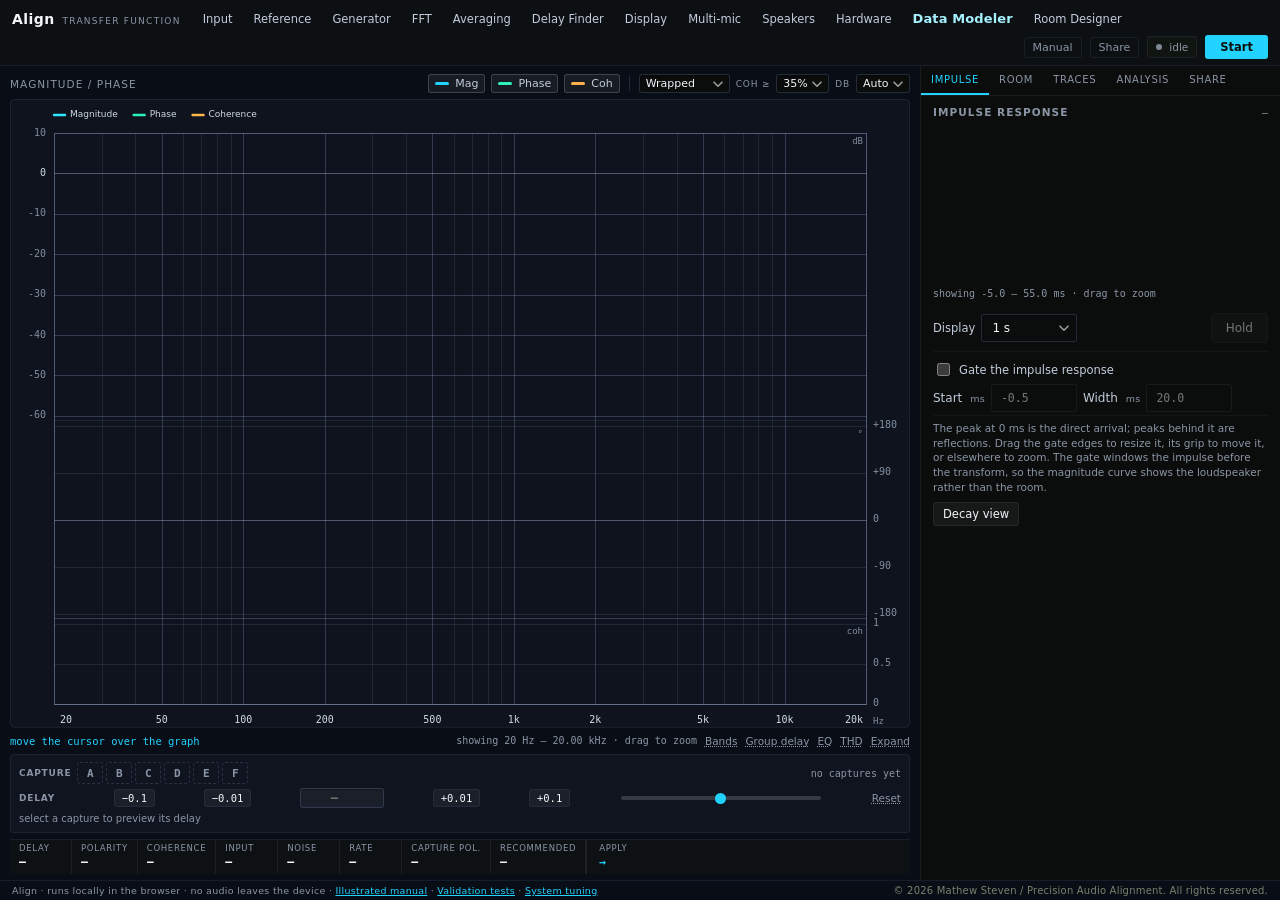
==== index.html @ b0331e84 "Fix the first-order high-pass gain and all-pass phase The first-order high-pass carried an extra k i" ====
<!doctype html>
<html lang="en">
<head>
<meta charset="utf-8" />
<meta name="viewport" content="width=device-width, initial-scale=1, viewport-fit=cover" />
<meta name="theme-color" content="#0e1113" />
<meta name="align-build" content="2026-11-19-22" />
<meta name="mobile-web-app-capable" content="yes" />
<meta name="apple-mobile-web-app-capable" content="yes" />
<meta name="apple-mobile-web-app-status-bar-style" content="black-translucent" />
<meta name="apple-mobile-web-app-title" content="Align" />
<meta name="format-detection" content="telephone=no" />
<meta name="robots" content="noindex, nofollow, noarchive" />
<link rel="manifest" href="manifest.webmanifest" />
<title>Align — loudspeaker measurement</title>
<link rel="stylesheet" href="css/styles.css" />
<link rel="stylesheet" href="css/instrument.css" />
    <link rel="icon" type="image/png" href="favicon.png">
    <link rel="apple-touch-icon" href="apple-touch-icon.png">
</head>
<body>
<header class="topbar">
  <div class="tb-brand">
    <span class="tb-name">Align</span>
    <span class="tb-sub">transfer function</span>
  </div>

  <nav class="tb-menus" id="tbMenus" aria-label="Measurement setup">
    <button class="tb-btn" type="button" data-panel="inputPanel" aria-expanded="false">Input</button>
    <button class="tb-btn" type="button" data-panel="referencePanel" aria-expanded="false">Reference</button>
    <button class="tb-btn" type="button" data-panel="generatorPanel" aria-expanded="false">Generator</button>
    <button class="tb-btn" type="button" data-panel="fftPanel" aria-expanded="false">FFT</button>
    <button class="tb-btn" type="button" data-panel="averagingPanel" aria-expanded="false">Averaging</button>
    <button class="tb-btn" type="button" data-panel="delayPanel" aria-expanded="false">Delay Finder</button>
    <button class="tb-btn" type="button" data-panel="displayPanel" aria-expanded="false">Display</button>
    <button class="tb-btn" type="button" id="btnMulti">Multi-mic</button>
    <button class="tb-btn" type="button" id="btnSpeakers">Speakers</button>
    <button class="tb-btn" type="button" id="btnHardware">Hardware</button>
    <button class="tb-btn" type="button" id="btnModeler">Data Modeler</button>
    <button class="tb-btn" type="button" id="btnRoomDesigner">Room Designer</button>
  </nav>

  <div class="tb-right">
    <a class="tb-icon" href="manual.html" title="Illustrated manual">Manual</a>
    <button id="btnShare" class="tb-icon" type="button" aria-label="Share Align" title="Share Align">Share</button>
    <span class="status" id="status">idle</span>
    <button id="btnPower" class="btn btn-power" type="button">Start</button>
  </div>

  <div class="popover" id="inputPanel" hidden>
    <div class="pop-head">
      <h2>Input</h2>
      <span class="pop-detail" id="rdChannelCount">—</span>
    </div>
    <div class="device-line">
      <span id="rdDevice">no input yet</span>
      <span class="hint" id="rdChannels">—</span>
    </div>
    <div class="meters">
      <div class="meter-row">
        <span class="meter-label">1</span>
        <div class="meter"><i id="meter1"></i></div>
      </div>
      <div class="meter-row">
        <span class="meter-label">2</span>
        <div class="meter"><i id="meter2"></i></div>
      </div>
    </div>
    <p id="channelLevels" class="source-hint">Input 1 — · Input 2 —</p>
    <p id="inputClipping" class="clip-warning" role="status" aria-live="polite" hidden></p>
    <div class="row">
      <label for="selSource">Source</label>
      <select id="selSource">
        <option value="auto">Automatic (system route)</option>
        <option value="phone">iPhone microphone</option>
        <option value="interface">USB audio interface</option>
      </select>
    </div>
    <div class="row">
      <label for="selMicCh">Measurement input</label>
      <select id="selMicCh">
        <option value="0">Input 1</option>
        <option value="1">Input 2</option>
      </select>
    </div>
    <div class="row">
      <label for="selRefCh">Reference input</label>
      <select id="selRefCh">
        <option value="0">Input 1</option>
        <option value="1" selected>Input 2</option>
      </select>
    </div>
    <div class="row btns">
      <button id="btnLargeMeter" class="btn" type="button">Large SPL meter</button>
      <button id="btnLevelLog" class="btn" type="button">Level log</button>
      <button id="btnRTA" class="btn" type="button">RTA</button>
    </div>
    <label class="chk"><input id="chkSpectrograph" type="checkbox" /> Live spectrograph</label>
    <div class="row btns">
      <button id="btnRestart" class="btn" type="button">Restart</button>
      <button id="btnDemo" class="btn" type="button">Demo</button>
    </div>
    <p class="source-hint">
      The iPhone microphone needs no interface: pick it and the generated reference is used — the
      exact noise the app plays. Be clear about what that measures. The curve is the phone's own
      chain: its speaker, the room between them and its microphone, not your system. Expect little
      energy below roughly 300 Hz, a direct path through the phone's own body, a delay dominated by
      the phone's audio latency, and the speaker's own voicing. Use it to learn the workflow and to
      compare two captures taken the same way — not for absolute response, sub alignment or distance.
    </p>
    <p class="source-hint">
      A USB-C interface reopens the stream when chosen. Output over Bluetooth adds 100–300 ms of
      wandering latency, so use a cable or an interface to measure.
    </p>
    <div class="routing-title">Routing</div>
    <div class="hw-row"><span>Input device</span><b id="rtDevice">—</b></div>
    <div class="hw-row"><span>Channels in use</span><b id="rtChannels">—</b></div>
    <div class="hw-row"><span>Sample rate</span><b id="rtRate">—</b></div>
    <div class="hw-row"><span>Reference</span><b id="rtReference" data-kind="app">—</b></div>
    <div class="hw-row"><span>Microphone</span><b id="rtMic" data-kind="app">—</b></div>
    <p id="clockWarning" class="clip-warning" hidden>Input and output are two independently clocked
      devices — the delay between them will drift, so re-read it rather than trusting one number.</p>
    <div class="row btns">
      <button id="btnLoopbackCheck" class="btn" type="button">Run loopback check</button>
    </div>
    <p id="loopbackReport" class="source-hint" hidden></p>
    <div id="loopbackHistory" hidden></div>
    <div class="row btns" id="loopbackClearRow" hidden>
      <button id="btnLoopbackClear" class="btn" type="button">Clear history</button>
    </div>
    <p class="source-hint">
      The loopback check reads the app's own output patched back into input 2 and reports the ripple
      and the round-trip delay the chain has, so you know the interface before trusting the room.
    </p>
  </div>

  <div class="popover" id="referencePanel" hidden>
    <div class="pop-head"><h2>Reference</h2></div>
    <div class="row">
      <label for="selRef">Reference</label>
      <select id="selRef">
        <option value="internal">Generated (single input)</option>
        <option value="loopback">Input 2 (loopback)</option>
      </select>
    </div>
    <p class="source-hint">
      Generated compares the microphone with the noise or sweep the app plays, so one input is
      enough. Loopback takes the reference from input 2 of the same interface — the true
      dual-channel method. Both channels must come from that one device on one clock: a phone
      microphone and an interface run on separate clocks, drift apart and turn a coherent
      measurement into noise, so they cannot be paired.
    </p>
  </div>

  <div class="popover" id="generatorPanel" hidden>
    <div class="pop-head"><h2>Generator</h2></div>
    <div class="row">
      <label for="selSignal">Signal</label>
      <select id="selSignal">
        <option value="pink">Pink noise</option>
        <option value="white">White noise</option>
        <option value="sine">Sine</option>
        <option value="sweep">Sine sweep</option>
        <option value="silent">Silent</option>
      </select>
    </div>
    <div class="row">
      <label for="rngLevel">Level <span class="hint" id="lblLevel">20%</span></label>
      <input type="range" id="rngLevel" min="0" max="100" value="20" />
    </div>
    <div class="row" id="rowSine" hidden>
      <label for="numSine">Sine frequency</label>
      <input type="number" id="numSine" min="20" max="20000" step="10" value="1000" />
    </div>
    <div class="row btns">
      <button id="btnCheckNoise" class="btn" type="button">Check noise</button>
    </div>
    <p class="source-hint">Check noise silences the source for three seconds to read the room and the headroom above it.</p>
    <p id="noiseReport" class="source-hint" hidden></p>
  </div>

  <div class="popover" id="fftPanel" hidden>
    <div class="pop-head"><h2>FFT</h2></div>
    <div class="row">
      <label for="selFft">Size</label>
      <select id="selFft">
        <option value="8192">8192</option>
        <option value="16384" selected>16384</option>
        <option value="32768">32768</option>
        <option value="65536">65536</option>
      </select>
    </div>
    <div class="row">
      <label for="selSmooth">Smoothing</label>
      <select id="selSmooth">
        <option value="0">None</option>
        <option value="24">1/24 oct</option>
        <option value="12">1/12 oct</option>
        <option value="6" selected>1/6 oct</option>
        <option value="3">1/3 oct</option>
      </select>
    </div>
    <div class="row checks">
      <label class="chk"><input type="checkbox" id="chkNormalize" checked /> Normalize</label>
      <label class="chk"><input type="checkbox" id="chkCompensate" checked /> Compensate delay</label>
    </div>
    <p class="source-hint">
      Normalize scales the curve to its own level; compensate removes the measured delay from the phase.
      Turn compensation off before capturing main and sub for arrival comparisons.
    </p>
    <p class="source-hint" id="phaseZeroNote">
      Phase is read against the arrival it was zeroed at — adding delay turns the trace.
    </p>
  </div>

  <div class="popover" id="averagingPanel" hidden>
    <div class="pop-head"><h2>Averaging</h2></div>
    <div class="row">
      <label for="rngAvg">Averaging <span class="hint" id="lblAvg">45%</span></label>
      <input id="rngAvg" type="range" min="0" max="100" value="45" />
    </div>
    <div class="row">
      <label for="selPhaseSmooth">Phase smooth</label>
      <select id="selPhaseSmooth">
        <option value="0">None</option>
        <option value="0.020833">1/48</option>
        <option value="0.041667" selected>1/24</option>
        <option value="0.083333">1/12</option>
        <option value="0.166667">1/6</option>
      </select>
    </div>
    <div class="row">
      <label for="selPhaseSpeed">Phase trace</label>
      <select id="selPhaseSpeed">
        <option value="0.01">Fast</option>
        <option value="0.004" selected>Slow</option>
        <option value="0.0015">Steady</option>
        <option value="0.0005">Very slow</option>
      </select>
    </div>
    <p class="source-hint">
      Slower lets the live phase settle, so the curve reads as a shape rather than as movement. Held
      captures stay still.
    </p>
  </div>

  <div class="popover" id="delayPanel" hidden>
    <div class="pop-head"><h2>Delay finder</h2></div>
    <div class="row">
      <label for="numDelay">Offset <span class="hint">ms</span></label>
      <input type="number" id="numDelay" value="0" step="0.01" />
    </div>
    <div class="row btns">
      <button id="btnFindDelay" class="btn" type="button">Find delay</button>
      <button id="btnZeroPhase" class="btn" type="button">Zero phase</button>
    </div>
    <p class="source-hint">
      Find delay searches the impulse response for the arrival. Zero phase calls the present arrival
      zero, so a delay added in the processor can be watched into alignment.
    </p>
  </div>

  <div class="popover" id="displayPanel" hidden>
    <div class="pop-head">
      <h2>Display &amp; graph appearance</h2>
      <span class="pop-detail">rendering only</span>
    </div>
    <div class="row wrap" id="gapPresetRow"></div>
    <div class="row">
      <label for="gapBrightness">Trace brightness</label>
      <input type="range" id="gapBrightness" min="10" max="125" value="80" />
      <span class="hint" id="gapBrightnessVal">80</span>
    </div>
    <div class="row">
      <label for="gapSaturation">Trace saturation</label>
      <input type="range" id="gapSaturation" min="0" max="150" value="100" />
      <span class="hint" id="gapSaturationVal">100</span>
    </div>
    <div class="row">
      <label for="gapOpacity">Trace opacity</label>
      <input type="range" id="gapOpacity" min="20" max="100" value="100" />
      <span class="hint" id="gapOpacityVal">100</span>
    </div>
    <div class="row">
      <label for="gapBackground">Graph background</label>
      <input type="range" id="gapBackground" min="0" max="100" value="32" />
      <span class="hint" id="gapBackgroundVal">32</span>
    </div>
    <div class="row">
      <label for="gapGrid">Gridlines</label>
      <input type="range" id="gapGrid" min="0" max="100" value="55" />
      <span class="hint" id="gapGridVal">55</span>
    </div>
    <div class="row">
      <label for="gapGridMinor">Fine gridlines</label>
      <input type="range" id="gapGridMinor" min="0" max="100" value="52" />
      <span class="hint" id="gapGridMinorVal">52</span>
    </div>
    <div class="row">
      <label for="gapAxis">Axis &amp; labels</label>
      <input type="range" id="gapAxis" min="0" max="100" value="75" />
      <span class="hint" id="gapAxisVal">75</span>
    </div>
    <div class="row">
      <label for="gapCoherence">Coherence</label>
      <input type="range" id="gapCoherence" min="0" max="100" value="100" />
      <span class="hint" id="gapCoherenceVal">100</span>
    </div>
    <div class="row">
      <label for="gapCursor">Cursor</label>
      <input type="range" id="gapCursor" min="0" max="100" value="100" />
      <span class="hint" id="gapCursorVal">100</span>
    </div>
    <div class="row">
      <label for="selGapThickness">Thickness</label>
      <select id="selGapThickness">
        <option value="thin">Thin</option>
        <option value="medium" selected>Medium</option>
        <option value="thick">Thick</option>
        <option value="custom">Custom</option>
      </select>
      <input type="number" id="numGapThickness" min="0.5" max="6" step="0.1" value="2.2" hidden />
    </div>
    <div class="row">
      <label for="selGapGlow">Trace glow</label>
      <select id="selGapGlow">
        <option value="off">Off</option>
        <option value="subtle">Subtle</option>
        <option value="enhanced">Enhanced</option>
      </select>
    </div>
    <div class="row">
      <label for="selGapScope">Apply to</label>
      <select id="selGapScope">
        <option value="global">All graphs</option>
        <option value="transfer">Transfer function</option>
        <option value="impulse">Impulse response</option>
      </select>
      <button id="btnGapClearOverride" class="link-btn" type="button" hidden>Clear override</button>
    </div>
    <div class="row btns">
      <button id="btnGapDefaults" class="btn" type="button">Restore defaults</button>
    </div>
    <div class="row">
      <input id="gapPresetName" class="url-field" type="text" placeholder="Preset name…" maxlength="24" autocomplete="off" />
      <button id="btnGapSave" class="btn" type="button">Save</button>
    </div>
    <div class="row wrap" id="gapCustomRow" hidden></div>
    <p class="source-hint">
      These change how graphs are drawn only — never the measured magnitude, phase, coherence, resolution or
      timing. Changes apply instantly; the measurement, the zoom and the overlays keep running. Presets and
      overrides are kept in this browser between sessions.
    </p>
  </div>
</header>

<main class="shell">
  <section class="plot-column">
    <section id="updateBanner" class="help-banner update-banner" hidden>
      <p class="muted" id="updateBannerText">A new build of Align is published.</p>
      <button id="btnReloadUpdate" class="btn btn-power" type="button">Reload</button>
    </section>
    <section id="safariBanner" class="help-banner" hidden>
      <h2 class="sheet-title">This browser can't use the microphone</h2>
      <p id="bannerHelp">
        It is hosted inside another app, and iOS closes it the moment a page asks for audio — which is why
        the screen jumps back to the Home Screen. Safari can, so open the address there.
      </p>
      <p class="muted" id="previewNote" hidden>
        <strong>This is the private preview address</strong> (<span id="previewHost"></span>), which only
        opens inside FreeMilk. Use the public address instead:
        <strong>mattybeme44-rgb.github.io/align</strong>.
      </p>
      <input id="safariUrl" class="url-field" type="text" readonly />
      <div class="row btns">
        <a id="openInSafari" class="btn btn-power" href="#" target="_blank" rel="noopener">Open in Safari</a>
        <button id="btnCopySafari" class="btn" type="button">Copy address</button>
      </div>
      <div class="row btns">
        <button id="btnDemoHere" class="btn" type="button">See the demo here</button>
        <button id="btnTryHere" class="btn" type="button">Try here anyway</button>
      </div>
    </section>
    <section id="installCard" class="help-banner" hidden>
      <p id="installSteps">
        Tap <strong>Share</strong> in Safari, then <strong>Add to Home Screen</strong>: Align then opens
        full screen and keeps a copy of itself for rooms with no signal.
      </p>
      <div class="row btns">
        <button id="btnInstallApp" class="btn btn-power" type="button" hidden>Install Align</button>
        <button id="btnHideInstall" class="btn" type="button">Dismiss</button>
      </div>
    </section>
    <div id="audioHelp" class="help-banner" hidden>
      <p id="audioHelpText">Audio could not start in this browser.</p>
      <p class="muted" id="audioHelpSteps">
        Browsers inside other apps usually cannot open the microphone. Open this page in
        <strong>Safari</strong> and press Start again.
      </p>
      <div class="row btns">
        <button id="btnCopyLink" class="btn" type="button">Copy link</button>
        <button id="btnHideHelp" class="btn" type="button">Dismiss</button>
      </div>
    </div>
    <div id="inputAdvice" class="help-banner" hidden>
      <p id="inputAdviceText"></p>
      <div class="row btns">
        <button id="btnInputAdviceRestart" class="btn" type="button">Restart audio</button>
        <button id="btnInputAdviceRta" class="btn" type="button" hidden>Open RTA</button>
        <button id="btnInputAdviceDismiss" class="btn" type="button">Dismiss</button>
      </div>
    </div>

    <div class="plot-head">
      <div class="plot-title">
        <span class="plot-name">Magnitude / Phase</span>
        <span class="badge" id="gateBadge" hidden>GATED</span>
        <button id="btnCalBadge" class="badge cal-badge" type="button" hidden title="Microphone calibration">cal</button>
      </div>
      <div class="plot-view">
        <label class="toggle-pill mag"><input type="checkbox" id="chkMag" checked /><i></i>Mag</label>
        <label class="toggle-pill phase"><input type="checkbox" id="chkPhase" checked /><i></i>Phase</label>
        <label class="toggle-pill coh"><input type="checkbox" id="chkCoh" checked /><i></i>Coh</label>
        <span class="sep"></span>
        <select id="selPhaseMode" aria-label="Phase display: wrapped or unwrapped">
          <option value="wrapped" selected>Wrapped</option>
          <option value="unwrapped">Unwrapped</option>
        </select>
        <label class="mini-label" for="selCohGate">Coh ≥</label>
        <select id="selCohGate">
          <option value="0.35" selected>35%</option>
          <option value="0.5">50%</option>
          <option value="0.7">70%</option>
          <option value="0.8">80%</option>
          <option value="0.9">90%</option>
        </select>
        <label class="mini-label" for="selDbSpan">dB</label>
        <select id="selDbSpan">
          <option value="0" selected>Auto</option>
          <option value="40">40</option>
          <option value="50">50</option>
          <option value="60">60</option>
          <option value="80">80</option>
          <option value="100">100</option>
        </select>
      </div>
    </div>

    <div class="chart-wrap tf">
      <canvas id="tfChart"></canvas>
    </div>

    <div class="plot-foot">
      <span class="cursor-readout" id="readout">move the cursor over the graph</span>
      <span class="foot-right">
        <span class="span-text" id="tfSpan">showing 20 Hz – 20 kHz · drag to zoom</span>
        <button id="btnTfReset" class="link-btn" type="button" hidden>Reset</button>
        <button id="btnBands" class="link-btn" type="button">Bands</button>
        <button id="btnGroupDelay" class="link-btn" type="button">Group delay</button>
        <button id="btnEQDesigner" class="link-btn" type="button">EQ</button>
        <button id="btnDistortion" class="link-btn" type="button">THD</button>
        <button id="btnTfExpand" class="link-btn" type="button" aria-label="Expand the transfer chart">Expand</button>
      </span>
    </div>

    <div class="phase-delay" id="phaseDelayBar">
      <div class="row pd-row">
        <span class="pd-label">Capture</span>
        <div class="pd-chips" id="phaseDelayChips"></div>
        <span class="trace-note" id="traceSummary">no captures yet</span>
      </div>
      <div class="row pd-actions" id="captureActions" hidden>
        <button id="btnCapShow" class="link-btn" type="button">Hide trace</button>
        <button id="btnCapReplace" class="link-btn" type="button">Replace</button>
        <button id="btnCapClear" class="link-btn" type="button">Clear</button>
        <span class="pd-selected" id="pdSelected"></span>
      </div>
      <div class="row pd-row">
        <span class="pd-label">Delay</span>
        <button id="btnPdDown" class="btn pd-step" type="button" aria-label="Subtract 0.1 milliseconds">−0.1</button>
        <button id="btnPdDown01" class="btn pd-step" type="button" aria-label="Subtract 0.01 milliseconds">−0.01</button>
        <input id="phaseDelayValue" class="pd-value" type="number" step="0.01" min="-20" max="20" value="0" aria-label="Preview delay of the selected capture in milliseconds" />
        <button id="btnPdUp01" class="btn pd-step" type="button" aria-label="Add 0.01 milliseconds">+0.01</button>
        <button id="btnPdUp" class="btn pd-step" type="button" aria-label="Add 0.1 milliseconds">+0.1</button>
        <input type="range" id="phaseDelaySlider" min="-20" max="20" step="0.01" value="0" aria-label="Preview delay of the selected capture" />
        <button id="btnPdReset" class="link-btn" type="button">Reset</button>
      </div>
      <div class="row pd-reading">
        <span class="source-hint" id="phaseDelayReading">move the cursor over the plot to read the phase there</span>
        <button id="btnPdMatch" class="btn" type="button" hidden>Match</button>
      </div>
      <div class="row toggles" id="capturePhaseRow" hidden>
        <span class="pd-label">Phase</span>
        <label class="toggle-pill ghost" id="phaseALabel" hidden><input type="checkbox" id="chkPhaseA" checked /><i></i>Phase A</label>
        <label class="toggle-pill ghostB" id="phaseBLabel" hidden><input type="checkbox" id="chkPhaseB" checked /><i></i>Phase B</label>
        <label class="toggle-pill ghostC" id="phaseCLabel" hidden><input type="checkbox" id="chkPhaseC" checked /><i></i>Phase C</label>
        <label class="toggle-pill ghostD" id="phaseDLabel" hidden><input type="checkbox" id="chkPhaseD" checked /><i></i>Phase D</label>
        <label class="toggle-pill ghostE" id="phaseELabel" hidden><input type="checkbox" id="chkPhaseE" checked /><i></i>Phase E</label>
        <label class="toggle-pill ghostF" id="phaseFLabel" hidden><input type="checkbox" id="chkPhaseF" checked /><i></i>Phase F</label>
      </div>
    </div>

    <section class="metrics compact">
      <div class="metric"><span class="k">Delay</span><span class="v" id="rdDelay">—</span></div>
      <div class="metric"><span class="k">Polarity</span><span class="v" id="rdPolarity">—</span></div>
      <div class="metric"><span class="k">Coherence</span><span class="v" id="rdCoh">—</span></div>
      <div class="metric"><span class="k">Input</span><span class="v" id="rdLevel">—</span></div>
      <div class="metric"><span class="k">Noise</span><span class="v" id="rdNoise">—</span></div>
      <div class="metric"><span class="k">Rate</span><span class="v" id="rdRate">—</span></div>
      <div class="metric"><span class="k">Δ A</span><span class="v" id="rdDelta">—</span></div>
      <div class="metric"><span class="k">Δ B</span><span class="v" id="rdDeltaB">—</span></div>
      <div class="metric"><span class="k">Δ C</span><span class="v" id="rdDeltaC">—</span></div>
      <div class="metric"><span class="k">Δ D</span><span class="v" id="rdDeltaD">—</span></div>
      <div class="metric"><span class="k">Δ E</span><span class="v" id="rdDeltaE">—</span></div>
      <div class="metric"><span class="k">Δ F</span><span class="v" id="rdDeltaF">—</span></div>
      <div class="metric"><span class="k">Capture pol.</span><span class="v" id="rdCapturePolarity">—</span><span class="metric-detail" id="rdCapturePolarityNote"></span></div>
      <div class="metric"><span class="k">Recommended</span><span class="v" id="rdAdvice">—</span><span class="metric-detail" id="rdAdviceDetail"></span></div>
      <button id="btnApplyDelay" class="metric metric-action" type="button"><span class="k">Apply</span><span class="v">→</span></button>
    </section>

    <section id="spectrographCard" class="chart-block" hidden>
      <div class="block-head">
        <h2>Live spectrograph</h2>
        <span class="hint" id="spectrographSource">selected input · dBFS</span>
      </div>
      <canvas id="spectrographChart" aria-label="Live input spectrum over time, newest at top, 20 hertz to 20 kilohertz"></canvas>
      <p class="source-hint" id="spectrographNote">Frequency across, time down. This is the selected input, not the impulse-decay spectrogram.</p>
    </section>
  </section>

  <aside class="tool-column">
    <nav class="tool-tabs" id="toolTabs" aria-label="Measurement panels">
      <button type="button" class="on" data-tool="impulsePanel">Impulse</button>
      <button type="button" data-tool="roomPanel">Room</button>
      <button type="button" data-tool="tracesPanel">Traces</button>
      <button type="button" data-tool="analysisPanel">Analysis</button>
      <button type="button" data-tool="sharePanel">Share</button>
    </nav>

    <div class="tool-body">
      <section class="panel" id="impulsePanel">
        <div class="panel-head">
          <h2>Impulse response</h2>
          <span class="card-detail" id="irReadout">—</span>
          <span class="badge" id="gateBadgeIr" hidden>GATED</span>
        </div>
        <div class="chart-wrap ir">
          <canvas id="irChart"></canvas>
        </div>
        <div class="span-row">
          <span class="span-text" id="irSpan">showing -5.0 – 55.0 ms · drag to zoom</span>
          <button id="btnIrReset" class="link-btn" type="button" hidden>Reset zoom</button>
        </div>
        <div class="row display-row">
          <label for="selIrRefresh">Display</label>
          <select id="selIrRefresh">
            <option value="0.5">0.5 s</option>
            <option value="1" selected>1 s</option>
            <option value="2">2 s</option>
          </select>
          <button id="btnIrHold" class="btn" type="button" disabled>Hold</button>
        </div>
        <label class="chk gate-toggle"><input type="checkbox" id="chkGate" /> Gate the impulse response</label>
        <div class="row gate-fields">
          <label for="numGateStart">Start <span class="hint">ms</span></label>
          <input type="number" id="numGateStart" step="0.1" value="-0.5" disabled />
          <label for="numGateWidth">Width <span class="hint">ms</span></label>
          <input type="number" id="numGateWidth" step="0.1" value="20" disabled />
        </div>
        <p class="source-hint">
          The peak at 0 ms is the direct arrival; peaks behind it are reflections. Drag the gate edges to
          resize it, its grip to move it, or elsewhere to zoom. The gate windows the impulse before the
          transform, so the magnitude curve shows the loudspeaker rather than the room.
        </p>
        <div class="row btns">
          <button id="btnSpectrogram" class="btn" type="button">Decay view</button>
        </div>
      </section>

      <section class="panel" id="roomPanel" hidden>
        <div class="panel-head"><h2>Reflections</h2></div>
        <div id="reflectionsList" class="reflections-list">
          <p class="source-hint">Start the measurement to see the reflections.</p>
        </div>
        <p class="source-hint">The peaks behind the direct sound in the first 50 ms, strongest first.</p>

        <div class="panel-head"><h2>Room decay</h2></div>
        <div id="roomDecayHead" class="room-decay-head" hidden>
          <div class="room-rt60-block">
            <span class="room-rt60" id="roomRt60">—</span>
            <span class="room-rt60-label">RT60</span>
          </div>
          <div id="roomClarity" class="room-clarity" hidden>
            <span class="room-clarity-figure"><b id="roomC50">—</b><span class="room-clarity-label">C50</span></span>
            <span class="room-clarity-figure"><b id="roomC80">—</b><span class="room-clarity-label">C80</span></span>
            <span class="room-clarity-reading" id="roomClarityReading"></span>
          </div>
          <div id="roomDecayBands" class="room-decay-bands"></div>
        </div>
        <p id="roomDecayEmpty" class="source-hint">Start the measurement to read the room's decay.</p>
        <p id="roomDecayNote" class="source-hint" hidden></p>
        <p class="source-hint">From the measured decay of the impulse response; it only holds where that decay is real.</p>

        <div class="panel-head">
          <h2>Measurement quality</h2>
          <span class="readout" id="qualityHeadline">—</span>
        </div>
        <div class="metrics" id="qualityMetrics"></div>
        <p id="qualityVerdict" class="source-hint">Start the measurement to judge it.</p>
        <p id="qualityDecay" class="source-hint" hidden></p>
      </section>

      <section class="panel" id="tracesPanel" hidden>
        <div class="panel-head">
          <h2>Traces</h2>
          <span class="readout" id="captureSummary">no captures yet</span>
        </div>
        <div class="row btns">
          <button id="btnCapture" class="btn" type="button">Capture A</button>
          <button id="btnClearA" class="btn" type="button">Clear A</button>
          <button id="btnCaptureB" class="btn" type="button">Capture B</button>
          <button id="btnClearB" class="btn" type="button">Clear B</button>
        </div>
        <div class="row btns">
          <button id="btnCaptureC" class="btn" type="button">Capture C</button>
          <button id="btnClearC" class="btn" type="button">Clear C</button>
          <button id="btnCaptureD" class="btn" type="button">Capture D</button>
          <button id="btnClearD" class="btn" type="button">Clear D</button>
        </div>
        <div class="row btns">
          <button id="btnCaptureE" class="btn" type="button">Capture E</button>
          <button id="btnClearE" class="btn" type="button">Clear E</button>
          <button id="btnCaptureF" class="btn" type="button">Capture F</button>
          <button id="btnClearF" class="btn" type="button">Clear F</button>
        </div>
        <div id="captureDelayControls"></div>
        <div class="row toggles" id="captureInvertRow" hidden>
          <label class="chk"><input type="checkbox" id="chkInvertA" /> A inverted</label>
          <label class="chk"><input type="checkbox" id="chkInvertB" /> B inverted</label>
        </div>
        <p class="source-hint" id="invertNote" hidden>
          Flipping a capture turns only its drawn phase by 180° so the correction can be previewed. It
          changes nothing about the measurement, the stored capture or the audio path.
        </p>
        <p id="phaseAdvice" class="source-hint">
          Preview only: + delays that capture, − advances it. For main/sub arrival comparisons, turn
          Compensate delay off before capturing both speakers.
        </p>
        <div class="row btns">
          <button id="btnArmPeak" class="btn" type="button">Arm peak hold</button>
          <button id="btnClearPeak" class="btn" type="button">Clear peak</button>
        </div>
        <div class="row btns">
          <button id="btnArmAverage" class="btn" type="button">Arm average</button>
          <button id="btnCaptureAverage" class="btn" type="button" disabled>Capture average</button>
          <button id="btnClearAverage" class="btn" type="button">Clear average</button>
        </div>
        <div class="row btns">
          <button id="btnSaved" class="btn" type="button">Capture library</button>
          <button id="btnSumPreview" class="btn" type="button">Sum preview</button>
          <button id="btnGuide" class="btn" type="button">Alignment guide</button>
          <button id="btnSubArray" class="btn" type="button">Subwoofer array</button>
        </div>
        <div class="row btns">
          <button id="btnAlignmentAnalysis" class="btn btn-power" type="button">Alignment analysis</button>
        </div>
        <div class="row btns">
          <button id="btnSendModeler" class="btn btn-power" type="button">Send to Data Modeler</button>
        </div>
        <p id="sendModelerNote" class="source-hint" hidden></p>
        <div class="row">
          <label class="chk"><input type="checkbox" id="chkDiff" /> Show A − B difference</label>
          <label class="chk"><input type="checkbox" id="chkSumTrace" /> Predicted sum A+B</label>
        </div>

        <section id="diffCard" class="chart-block" hidden>
          <div class="block-head">
            <h2>Difference A − B</h2>
            <span class="card-detail" id="diffDetail">level difference by frequency</span>
          </div>
          <div class="chart-wrap diff">
            <canvas id="diffChart" aria-label="Level difference between Capture A and Capture B"></canvas>
          </div>
          <p id="diffSummary" class="balance-summary">Hold Capture A and Capture B to compare them.</p>
        </section>

        <section id="balanceCard" class="chart-block" hidden>
          <div class="block-head"><h2>Balance</h2></div>
          <p id="balanceSummary" class="balance-summary"></p>
          <div id="balanceBands" class="balance-bands"></div>
          <p class="source-hint">Capture A against Capture B, third-octave bands from 250 Hz to 4 kHz; a plus means A is louder.</p>
        </section>
      </section>

      <section class="panel" id="analysisPanel" hidden>
        <div class="panel-head"><h2>Target</h2></div>
        <div class="row">
          <label for="selTarget">Target curve</label>
          <select id="selTarget">
            <option value="" selected>Off</option>
            <option value="flat">Flat</option>
            <option value="tilt">−1 dB/oct above 1 kHz</option>
            <option value="room">Room curve (+6 dB low end)</option>
          </select>
        </div>
        <p class="source-hint" id="targetHint" hidden>
          Drawn as a faint dashed line on the same dB scale; the cursor reads the difference to it.
        </p>
        <div class="row btns">
          <button id="btnTargetEditor" class="btn" type="button">Edit target</button>
          <button id="btnImportCalibration" class="btn" type="button">Import calibration</button>
        </div>
        <p class="source-hint" id="calStatus" hidden></p>

        <div class="panel-head"><h2>Level</h2></div>
        <div class="row">
          <label for="numCalibration">Calibration <span class="hint">dB</span></label>
          <input type="number" id="numCalibration" value="0" step="0.1" />
        </div>
        <div class="row btns">
          <button id="btnCalFromMeter" class="btn" type="button">Set from meter</button>
        </div>
        <p class="source-hint" id="calFromMeterNote">
          Plays pink noise, waits for the input to settle, then asks what your SPL meter reads and fills the
          offset above from it.
        </p>
        <label class="chk"><input type="checkbox" id="chkSpl" /> Show input level as dB SPL</label>
        <label class="chk"><input type="checkbox" id="chkSpectrographAnalysis" /> Show live spectrograph</label>

        <div class="panel-head"><h2>EQ suggestions</h2></div>
        <ul class="eq-list" id="eqList">
          <li class="muted">Start the measurement to get suggestions.</li>
        </ul>
        <p class="source-hint">
          A starting point for a parametric EQ, not a substitute for judgement: a dip is usually better
          fixed by geometry or delay than by boosting.
        </p>

        <div class="row btns">
          <button id="btnPresets" class="btn" type="button">Presets</button>
        </div>
      </section>

      <section class="panel" id="sharePanel" hidden>
        <div class="panel-head"><h2>Share</h2></div>
        <p class="source-hint">Send Align to another device — no account, and nothing leaves this device.</p>
        <input id="shareField" class="url-field" type="text" readonly value="" />
        <div class="row btns">
          <button id="btnShareApp" class="btn btn-power" type="button">Share Align</button>
          <button id="btnCopyApp" class="btn" type="button">Copy link</button>
        </div>
        <div class="row btns">
          <button id="btnShareResult" class="btn" type="button">Share measurement</button>
          <button id="btnCopyResult" class="btn" type="button">Copy result</button>
          <button id="btnExportCsv" class="btn" type="button" disabled>Export CSV</button>
        </div>
        <div class="row btns">
          <button id="btnShareChart" class="btn" type="button" disabled>Chart image</button>
          <button id="btnShareReport" class="btn" type="button" disabled>PDF report</button>
        </div>

        <section class="card services-card">
          <div class="card-head">
            <h2>Need your system tuned?</h2>
            <span class="card-detail">Precision Audio Alignment</span>
          </div>
          <p class="services-lead">
            On-site system measurement, subwoofer alignment, crossover integration and DSP tuning.
          </p>
          <a class="btn btn-power services-link" href="https://precisionaudioalignment.com/" target="_blank" rel="noopener noreferrer">
            Explore tuning services <span aria-hidden="true">↗</span>
          </a>
        </section>

        <section class="card help">
          <details>
            <summary>How this measures</summary>
            <p>
              Two signals are compared sample by sample: a reference and a measurement. In
              <strong>Generated</strong> mode the reference is the exact noise or sweep this app plays, so a
              single microphone is enough. In <strong>Loopback</strong> mode the reference is whatever arrives
              on input 2, which is the true dual-channel method.
            </p>
            <p>
              The averaged cross spectrum gives the transfer function — magnitude, phase and coherence — and
              its inverse transform is the impulse response, whose peak is the delay. Delay compensation
              removes that delay from the phase so two systems can be compared for alignment.
            </p>
            <p class="muted">
              Levels read dBFS by default. A calibrated measurement microphone comes with a sensitivity
              figure, and entering that offset turns the input readout into dB SPL. Measurements stay
              relative either way, which is what alignment work needs.
            </p>
          </details>
        </section>
      </section>
    </div>
  </aside>
</main>

<section id="hwWorkspace" class="multi-workspace hw-workspace" hidden>
  <div class="multi-head">
    <div>
      <h2>Hardware verification</h2>
      <p class="source-hint" id="hwStatus">Walk through the interface, the loopback and the microphones. Every result is measured from captured audio.</p>
    </div>
    <div class="row btns">
      <button id="btnHwStart" class="btn btn-power" type="button">Start the interface check</button>
      <button id="btnHwSave" class="btn" type="button">Save report</button>
      <button id="btnHwClose" class="btn" type="button">Close</button>
    </div>
  </div>
  <div class="hw-grid" id="hwBody"></div>
</section>

<section id="multiWorkspace" class="multi-workspace" hidden>
  <div class="multi-head">
    <div>
      <h2>Multi-microphone measurement</h2>
      <p class="source-hint" id="multiStatus">Four inputs on one interface: channels 1–3 are the microphones, channel 4 the electrical reference.</p>
    </div>
    <div class="row btns">
      <button id="btnMultiStart" class="btn btn-power" type="button">Start listening</button>
      <button id="btnMultiFreeze" class="btn" type="button">Freeze</button>
      <button id="btnMultiSnapshot" class="btn" type="button">Snapshot</button>
      <button id="btnMultiExport" class="btn" type="button">Export CSV</button>
      <button id="btnMultiClose" class="btn" type="button">Close</button>
    </div>
  </div>

  <div class="multi-grid">
    <div class="multi-plot">
      <div class="row multi-tools">
        <label for="selMultiMode">Average</label>
        <select id="selMultiMode">
          <option value="power" selected>Power average</option>
          <option value="db">dB average</option>
          <option value="coherence">Coherence-weighted</option>
        </select>
        <label for="selMultiSmoothing">Smoothing</label>
        <select id="selMultiSmoothing">
          <option value="0">None</option>
          <option value="0.125">1/8 oct</option>
          <option value="0.1666667" selected>1/6 oct</option>
          <option value="0.3333333">1/3 oct</option>
        </select>
        <label for="selMultiRate">Update</label>
        <select id="selMultiRate">
          <option value="200">5 / s</option>
          <option value="350" selected>3 / s</option>
          <option value="700">1.5 / s</option>
        </select>
        <label class="chk"><input id="chkMultiShowAverage" type="checkbox" checked /> Average</label>
        <label class="chk"><input id="chkMultiPhase" type="checkbox" checked /> Phase</label>
        <label class="chk"><input id="chkMultiCoh" type="checkbox" checked /> Coherence</label>
        <button id="btnMultiReset" class="link-btn" type="button" hidden>Reset zoom</button>
      </div>
      <div class="multi-chart-wrap">
        <canvas id="multiChart" aria-label="Three microphone transfer functions and the spatial average, 20 hertz to 20 kilohertz"></canvas>
      </div>
      <p id="multiReadout" class="cursor-readout">move the cursor over the plot to read the three microphones there</p>
      <div class="multi-snapshots" id="multiSnapshots"></div>
    </div>

    <aside class="multi-side">
      <div class="multi-panel">
        <h3>Routing</h3>
        <p class="source-hint">One interface, four inputs, one clock. Reassign any of them here.</p>
        <div class="row"><label for="selMultiChA">Mic A</label>
          <select id="selMultiChA"><option value="0" selected>Input 1</option><option value="1">Input 2</option><option value="2">Input 3</option><option value="3">Input 4</option></select>
        </div>
        <div class="row"><label for="selMultiChB">Mic B</label>
          <select id="selMultiChB"><option value="0">Input 1</option><option value="1" selected>Input 2</option><option value="2">Input 3</option><option value="3">Input 4</option></select>
        </div>
        <div class="row"><label for="selMultiChC">Mic C</label>
          <select id="selMultiChC"><option value="0">Input 1</option><option value="1">Input 2</option><option value="2" selected>Input 3</option><option value="3">Input 4</option></select>
        </div>
        <div class="row"><label for="selMultiChREF">Reference</label>
          <select id="selMultiChREF"><option value="0">Input 1</option><option value="1">Input 2</option><option value="2">Input 3</option><option value="3" selected>Input 4</option></select>
        </div>
      </div>

      <div class="multi-mics" id="multiMics"></div>

      <div class="multi-panel">
        <h3>Relative microphone matching</h3>
        <p class="source-hint">
          Place the capsules together, play noise, and match B and C onto A. This is relative matching
          between your microphones, not absolute laboratory calibration — low-coherence bands are refused
          rather than corrected.
        </p>
        <div class="row"><label for="selMatchCoh">Coherence ≥</label>
          <select id="selMatchCoh">
            <option value="0.5">50%</option>
            <option value="0.6" selected>60%</option>
            <option value="0.7">70%</option>
            <option value="0.8">80%</option>
          </select>
        </div>
        <div class="row"><label for="selMatchSmooth">Smooth</label>
          <select id="selMatchSmooth">
            <option value="0.0833333">1/12 oct</option>
            <option value="0.1666667" selected>1/6 oct</option>
            <option value="0.3333333">1/3 oct</option>
          </select>
        </div>
        <div class="row"><label for="numMatchLimit">Limit <span class="hint">dB</span></label>
          <input id="numMatchLimit" type="number" value="6" step="1" min="1" max="18" />
        </div>
        <div class="row btns">
          <button id="btnMatchB" class="btn" type="button">Match B to A</button>
          <button id="btnMatchC" class="btn" type="button">Match C to A</button>
        </div>
        <p id="multiMatchNote" class="source-hint"></p>
        <label class="chk"><input id="chkMatchBypass" type="checkbox" /> Bypass all corrections</label>
        <div id="multiMatchList" class="multi-match-list"></div>
      </div>

      <div class="multi-panel">
        <h3>Manufacturer calibration</h3>
        <p class="source-hint">One vendor file per microphone, applied on top of the measured curve.</p>
        <div class="row btns">
          <button id="btnMultiCalA" class="btn" type="button">Mic A file</button>
          <button id="btnMultiCalB" class="btn" type="button">Mic B file</button>
          <button id="btnMultiCalC" class="btn" type="button">Mic C file</button>
          <button id="btnMultiClearCal" class="btn" type="button">Clear</button>
        </div>
        <p id="multiCalNote" class="source-hint">No manufacturer calibration is loaded for any microphone.</p>
        <input id="multiCalFile" type="file" accept=".txt,.csv,.cal,text/plain,text/csv" hidden />
      </div>

      <div class="multi-panel">
        <h3>Input diagnostics</h3>
        <p class="source-hint">
          Use this on the phone to check what the interface really delivers. A figure marked
          <b>report</b> is what the browser claims; <b>verified</b> is measured from the samples
          that arrived.
        </p>
        <div id="multiDiag"></div>
      </div>
    </aside>
  </div>
</section>

<!-- ============ the System Data Modeler ============ -->
<section id="dmWorkspace" class="dm-workspace" hidden>
  <header class="dm-head">
    <div class="dm-head-title">
      <h2>System Data Modeler</h2>
      <p class="source-hint" id="dmStatus">
        Import measured responses, arrange the sources and predict their complex sum. Every curve here
        is computed from imported or measured data — nothing on this screen is a drawn decoration.
      </p>
    </div>
    <div class="row btns dm-head-actions">
      <button id="btnDmUndo" class="btn" type="button" disabled>Undo</button>
      <button id="btnDmRedo" class="btn" type="button" disabled>Redo</button>
      <button id="btnDmNewProject" class="btn" type="button">New project</button>
      <button id="btnDmSaveProject" class="btn" type="button">Save</button>
      <button id="btnDmExportProject" class="btn" type="button">Export project</button>
      <button id="btnDmImportProject" class="btn" type="button">Import project</button>
      <button id="btnDmClose" class="btn" type="button">Close</button>
    </div>
  </header>
  <input id="dmProjectFile" type="file" accept=".json,application/json,text/plain" hidden />

  <div class="dm-layout" id="dmLayout">
    <div class="dm-column" data-column="left" id="dmColLeft">

      <section class="dm-card" data-card="library" data-dock="left">
        <div class="dm-card-head">
          <h3>Data library</h3>
          <div class="dm-card-tools">
            <select class="dm-dock" aria-label="Dock this panel">
              <option value="left">Left</option><option value="centre">Centre</option><option value="right">Right</option>
            </select>
            <button class="dm-collapse" type="button" aria-label="Collapse this panel">–</button>
          </div>
        </div>
        <div class="dm-card-body">
          <p class="dm-sub" id="dmLibrarySummary">no loudspeakers yet</p>
          <div class="row">
            <label for="dmLibrarySearch">Search</label>
            <input id="dmLibrarySearch" type="search" placeholder="Name, maker or note" />
          </div>
          <div class="row">
            <label for="dmLibraryManufacturer">Manufacturer</label>
            <select id="dmLibraryManufacturer" class="dm-select" aria-label="Filter the library by manufacturer"></select>
          </div>
          <div class="dm-create">
            <input id="dmNewName" class="dm-text" type="text" maxlength="80" placeholder="New loudspeaker name" autocomplete="off" />
            <input id="dmNewManufacturer" class="dm-text" type="text" maxlength="60" placeholder="Manufacturer" autocomplete="off" />
            <button id="btnDmCreateModel" class="btn" type="button">Create</button>
          </div>
          <ul id="dmLibraryList" class="dm-list"></ul>
          <div id="dmModelForm" class="dm-form" hidden>
            <div class="dm-form-head">
              <h4 id="dmModelFormTitle">Loudspeaker</h4>
              <button id="btnDmDeleteModel" class="dm-mini dm-danger" type="button">Delete</button>
            </div>
            <div class="dm-grid">
              <label>Name<input id="dmEditName" class="dm-text" type="text" maxlength="80" /></label>
              <label>Manufacturer<input id="dmEditManufacturer" class="dm-text" type="text" maxlength="60" /></label>
              <label>Model no.<input id="dmEditNumber" class="dm-text" type="text" maxlength="60" /></label>
              <label>Type<select id="dmEditType" class="dm-select"></select></label>
              <label>Impedance Ω<input id="dmEditImpedance" class="dm-number" type="number" step="0.1" min="0.5" max="64" /></label>
              <label>Sensitivity dB<input id="dmEditSensitivity" class="dm-number" type="number" step="0.5" min="50" max="150" /></label>
              <label>Distance m<input id="dmEditDistance" class="dm-number" type="number" step="0.1" min="0" max="200" /></label>
              <label>Reference delay ms<input id="dmEditDelay" class="dm-number" type="number" step="0.01" min="-100" max="100" /></label>
              <label>Provenance<select id="dmEditProvenance" class="dm-select"></select></label>
              <label>Crossover<input id="dmEditCrossover" class="dm-text" type="text" maxlength="120" placeholder="e.g. 24 dB/oct LR at 80 Hz" /></label>
              <label>Directivity<input id="dmEditDirectivity" class="dm-text" type="text" maxlength="120" placeholder="e.g. 90° × 60°" /></label>
              <label>Manufacturer specs<input id="dmEditSpecs" class="dm-text" type="text" maxlength="400" /></label>
              <label class="dm-wide">Notes<input id="dmEditNotes" class="dm-text" type="text" maxlength="400" /></label>
            </div>
            <button id="btnDmApplyModel" class="btn" type="button">Apply details</button>
          </div>
        </div>
      </section>

      <section class="dm-card" data-card="builder" data-dock="left">
        <div class="dm-card-head">
          <h3>Custom speaker builder</h3>
          <div class="dm-card-tools">
            <select class="dm-dock" aria-label="Dock this panel">
              <option value="left">Left</option><option value="centre">Centre</option><option value="right">Right</option>
            </select>
            <button class="dm-collapse" type="button" aria-label="Collapse this panel">–</button>
          </div>
        </div>
        <div class="dm-card-body">
          <p class="dm-sub" id="dmBuilderSummary">Build a loudspeaker from its published specifications</p>
          <div id="dmBuilder"></div>
        </div>
      </section>

      <section class="dm-card" data-card="import" data-dock="left">
        <div class="dm-card-head">
          <h3>Import measured data</h3>
          <div class="dm-card-tools">
            <select class="dm-dock" aria-label="Dock this panel">
              <option value="left">Left</option><option value="centre">Centre</option><option value="right">Right</option>
            </select>
            <button class="dm-collapse" type="button" aria-label="Collapse this panel">–</button>
          </div>
        </div>
        <div class="dm-card-body">
          <div class="row btns">
            <button id="btnDmImportFile" class="btn" type="button">Import file</button>
            <button id="btnDmImportLive" class="btn" type="button">From live measurement</button>
          </div>
          <div class="row">
            <label for="dmCaptureSelect">Capture library</label>
            <select id="dmCaptureSelect" class="dm-select"></select>
          </div>
          <button id="btnDmImportCapture" class="btn" type="button">Import that capture</button>
          <p class="source-hint" id="dmImportMessage" hidden></p>
          <input id="dmFile" type="file" accept=".frd,.txt,.csv,.wav,.cal,.cf1,.cf2,.clf,.gll,.spk,text/plain,text/csv" hidden />
          <p class="source-hint">
            FRD, TXT and CSV responses are read by column, with a mapping for a file laid out
            differently. A WAV file is read as a measured impulse and transformed. Phase is only taken
            where the file really carries it — a magnitude-only file stays magnitude-only.
          </p>
          <div id="dmMapBlock" class="dm-form" hidden>
            <h4 id="dmMapTitle">Map the columns</h4>
            <div class="dm-grid">
              <label>Frequency<select id="dmMapFrequency" class="dm-select"></select></label>
              <label>Level<select id="dmMapMagnitude" class="dm-select"></select></label>
              <label>Phase<select id="dmMapPhase" class="dm-select"></select></label>
              <label>Coherence<select id="dmMapCoherence" class="dm-select"></select></label>
              <label>Frequency unit<select id="dmMapFrequencyUnit" class="dm-select"><option value="Hz">Hz</option><option value="kHz">kHz</option></select></label>
              <label>Level unit<select id="dmMapMagnitudeUnit" class="dm-select"><option value="dB">dB</option><option value="linear">Linear</option></select></label>
              <label>Phase unit<select id="dmMapPhaseUnit" class="dm-select"><option value="deg">Degrees</option><option value="rad">Radians</option></select></label>
            </div>
            <div id="dmMapPreview" class="dm-map-preview"></div>
            <div class="dm-grid">
              <label>Name<input id="dmDatasetName" class="dm-text" type="text" maxlength="80" placeholder="Response name" autocomplete="off" /></label>
              <label>Source<select id="dmDatasetProvenance" class="dm-select"></select></label>
              <label>Loudspeaker<select id="dmDatasetModel" class="dm-select"></select></label>
            </div>
            <div class="row btns">
              <button id="btnDmMapApply" class="btn btn-power" type="button">Import with these columns</button>
              <button id="btnDmMapCancel" class="btn" type="button">Cancel</button>
            </div>
          </div>
        </div>
      </section>

      <section class="dm-card" data-card="sources" data-dock="left">
        <div class="dm-card-head">
          <h3>Model workspace</h3>
          <div class="dm-card-tools">
            <select class="dm-dock" aria-label="Dock this panel">
              <option value="left">Left</option><option value="centre">Centre</option><option value="right">Right</option>
            </select>
            <button class="dm-collapse" type="button" aria-label="Collapse this panel">–</button>
          </div>
        </div>
        <div class="dm-card-body">
          <p class="dm-sub" id="dmSourceSummary">no sources yet</p>
          <div class="row">
            <select id="dmAddModel" class="dm-select" aria-label="Loudspeaker to add"></select>
            <select id="dmAddDataset" class="dm-select" aria-label="Measured response to add"></select>
            <button id="btnDmAddSource" class="btn" type="button">Add source</button>
          </div>
          <ul id="dmSourceList" class="dm-list"></ul>
          <div class="row btns">
            <button id="btnDmEightSubs" class="btn" type="button">Eight-subwoofer template</button>
            <button id="btnDmPairCompare" class="btn" type="button">Compare each with the reference</button>
            <button id="btnDmDemoData" class="btn" type="button">Load demonstration data</button>
          </div>
          <p class="source-hint" id="dmEightMessage" hidden></p>
          <div id="dmPairTable" class="dm-table"></div>
          <div class="row">
            <button id="btnDmImportEase" class="btn" type="button">Import CLF / EASE</button>
            <select id="dmSpatialMode" class="dm-select" aria-label="Spatial average mode">
              <option value="power">Power average</option>
              <option value="db">dB average</option>
              <option value="coherence">Coherence-weighted</option>
            </select>
            <button id="btnDmSpatial" class="btn" type="button">Average positions</button>
          </div>
        </div>
      </section>

      <section class="dm-card" data-card="groups" data-dock="left">
        <div class="dm-card-head">
          <h3>Groups and positions</h3>
          <div class="dm-card-tools">
            <select class="dm-dock" aria-label="Dock this panel">
              <option value="left">Left</option><option value="centre">Centre</option><option value="right">Right</option>
            </select>
            <button class="dm-collapse" type="button" aria-label="Collapse this panel">–</button>
          </div>
        </div>
        <div class="dm-card-body">
          <div class="row">
            <input id="dmGroupName" class="dm-text" type="text" maxlength="40" placeholder="Sub array, mains, delays…" autocomplete="off" />
            <button id="btnDmAddGroup" class="btn" type="button">Add group</button>
          </div>
          <ul id="dmGroupList" class="dm-list"></ul>
          <p class="source-hint">
            A group adds its gain, delay and polarity to every source in it. The source keeps its own
            values, so removing the group gives back exactly what the cabinet carried.
          </p>
          <div class="row">
            <input id="dmPositionName" class="dm-text" type="text" maxlength="40" placeholder="Left, right, rear…" autocomplete="off" />
            <button id="btnDmAddPosition" class="btn" type="button">Add position</button>
          </div>
          <ul id="dmPositionList" class="dm-list"></ul>
          <div id="dmPositionMatrix" class="dm-matrix" hidden></div>
          <button id="btnDmComparePositions" class="btn" type="button">Compare the positions</button>
          <div id="dmPositionCompare" class="dm-table"></div>
          <p class="source-hint">
            Each measuring position can use its own measured response for a source. A prediction is made
            per position — one curve is never treated as the whole room.
          </p>
        </div>
      </section>
    </div>

    <div class="dm-column" data-column="centre" id="dmColCentre">
      <section class="dm-card" data-card="chart" data-dock="centre">
        <div class="dm-card-head">
          <h3>Frequency response · phase</h3>
          <div class="dm-card-tools">
            <select class="dm-dock" aria-label="Dock this panel">
              <option value="left">Left</option><option value="centre">Centre</option><option value="right">Right</option>
            </select>
            <button class="dm-collapse" type="button" aria-label="Collapse this panel">–</button>
          </div>
        </div>
        <div class="dm-card-body">
          <div class="dm-chart-wrap">
            <canvas id="dmChart" aria-label="Modelled magnitude, phase, group delay and impulse"></canvas>
          </div>
          <p class="cursor-readout" id="dmReadout">move the cursor over the graph to read it</p>
          <div class="row dm-span-row">
            <span class="dm-sub" id="dmSpanText">20 Hz – 20 kHz · drag to zoom</span>
            <button id="btnDmZoomReset" class="link-btn" type="button">Reset zoom</button>
            <span class="dm-sub">wheel zooms · shift-drag pans · double-click resets</span>
          </div>
          <div class="dm-chips" id="dmTraceChips"></div>
        </div>
      </section>

      <section class="dm-card" data-card="view" data-dock="centre">
        <div class="dm-card-head">
          <h3>View</h3>
          <div class="dm-card-tools">
            <select class="dm-dock" aria-label="Dock this panel">
              <option value="left">Left</option><option value="centre">Centre</option><option value="right">Right</option>
            </select>
            <button class="dm-collapse" type="button" aria-label="Collapse this panel">–</button>
          </div>
        </div>
        <div class="dm-card-body">
          <div class="dm-grid">
            <label>Graph<select id="dmView" class="dm-select">
              <option value="transfer">Magnitude &amp; phase</option>
              <option value="ser">SER · system EQ above result</option>
              <option value="polar">Polar · 6 dB width</option>
              <option value="directivity">Directivity heat map</option>
              <option value="groupdelay">Group delay</option>
              <option value="impulse">Impulse response</option>
              <option value="difference">Predicted − measured</option>
            </select></label>
            <label>Phase<select id="dmPhaseMode" class="dm-select">
              <option value="wrapped">Wrapped</option>
              <option value="unwrapped">Unwrapped</option>
            </select></label>
            <label>Scale dB<select id="dmDbSpan" class="dm-select">
              <option value="0">Auto</option><option value="30">30</option><option value="40">40</option>
              <option value="50">50</option><option value="60">60</option><option value="80">80</option>
            </select></label>
            <label>Smoothing<select id="dmSmoothing" class="dm-select">
              <option value="0">None</option><option value="0.041667">1/24 oct</option>
              <option value="0.083333">1/12 oct</option><option value="0.166667">1/6 oct</option>
              <option value="0.333333">1/3 oct</option>
            </select></label>
            <label>Position<select id="dmPositionSelect" class="dm-select"></select></label>
          </div>
          <div class="row toggles">
            <label class="chk"><input type="checkbox" id="chkDmIndividual" checked /> Sources</label>
            <label class="chk"><input type="checkbox" id="chkDmSum" checked /> Sum</label>
            <label class="chk"><input type="checkbox" id="chkDmPropagation" /> Free-field distance</label>
          </div>
          <div class="dm-grid">
            <label>Reference distance m<input id="dmRefDistance" class="dm-number" type="number" step="0.1" min="0.1" max="100" /></label>
            <label>Sound speed m/s<input id="dmSoundSpeed" class="dm-number" type="number" step="1" min="200" max="500" /></label>
            <label>Cursor Hz<input id="dmCursorFreq" class="dm-number" type="number" step="1" min="20" max="20000" /></label>
            <label>Crossover region Hz<input id="dmCrossRegion" class="dm-number" type="number" step="1" min="20" max="20000" placeholder="highlight" /></label>
          </div>
          <p class="source-hint">
            The free-field switch applies the inverse-square level and the travel time of each source's
            distance against the reference distance. It is free-field propagation, not a room simulation:
            reflections and directivity are not predicted here.
          </p>
        </div>
      </section>

      <section class="dm-card" data-card="summation" data-dock="centre">
        <div class="dm-card-head">
          <h3>Complex summation at <span id="dmSumNumber">1.00 kHz</span></h3>
          <div class="dm-card-tools">
            <select class="dm-dock" aria-label="Dock this panel">
              <option value="left">Left</option><option value="centre">Centre</option><option value="right">Right</option>
            </select>
            <button class="dm-collapse" type="button" aria-label="Collapse this panel">–</button>
          </div>
        </div>
        <div class="dm-card-body">
          <div id="dmSumTable" class="dm-table"></div>
          <p class="source-hint" id="dmSumMessage" hidden></p>
          <div class="dm-card-head dm-sub-head"><h3>Pinned frequencies</h3></div>
          <div class="row btns">
            <button id="btnDmPinFreq" class="btn" type="button">Pin the cursor frequency</button>
            <button id="btnDmClearPins" class="btn" type="button">Clear pins</button>
          </div>
          <div id="dmPinTable" class="dm-table"></div>
          <p class="source-hint" id="dmPhaseMarkers"></p>
          <div class="dm-card-head dm-sub-head"><h3>Cancellation nulls</h3></div>
          <ul id="dmNullList" class="dm-nulls"></ul>
          <p class="source-hint">
            The levels are added as complex pressure, not as decibel numbers: two curves that read the
            same can add to +6 dB, cancel, or anything between.
          </p>
        </div>
      </section>
    </div>

    <div class="dm-column" data-column="right" id="dmColRight">
      <section class="dm-card" data-card="chain" data-dock="right">
        <div class="dm-card-head">
          <h3>DSP processing · <span id="dmChainTitle">no source selected</span></h3>
          <div class="dm-card-tools">
            <select class="dm-dock" aria-label="Dock this panel">
              <option value="left">Left</option><option value="centre">Centre</option><option value="right">Right</option>
            </select>
            <button class="dm-collapse" type="button" aria-label="Collapse this panel">–</button>
          </div>
        </div>
        <div class="dm-card-body">
          <div id="dmChainList" class="dm-chain"></div>
          <div class="dm-delay-box">
            <div class="row dm-delay-row">
              <label for="dmDelayStep">Step</label>
              <select id="dmDelayStep" class="dm-select">
                <option value="1">1 ms</option>
                <option value="0.1" selected>0.1 ms</option>
                <option value="0.01">0.01 ms</option>
                <option value="0.001">0.001 ms</option>
              </select>
              <label for="dmDelayValue">Delay <span class="hint">ms</span></label>
              <input id="dmDelayValue" class="dm-number" type="number" step="0.01" min="-50" max="100" />
              <button id="btnDmDelayZero" class="btn" type="button">Zero</button>
            </div>
            <input id="dmDelaySlider" type="range" min="-50" max="100" step="0.1" value="0" aria-label="Delay of the selected source in milliseconds" />
            <p class="source-hint" id="dmDelayNote">
              The slider, the number and the sum share one engine: phase and summation move together.
            </p>
          </div>
          <div class="row">
            <select id="dmFilterKind" class="dm-select" aria-label="Filter kind"></select>
            <button id="btnDmAddFilter" class="btn" type="button">Add filter</button>
          </div>
          <div class="dm-grid">
            <label>Family<select id="dmCrossFamily" class="dm-select"></select></label>
            <label>Slope<select id="dmCrossSlope" class="dm-select"></select></label>
            <label>Type<select id="dmCrossType" class="dm-select">
              <option value="highPass">High-pass</option><option value="lowPass">Low-pass</option>
              <option value="bandPass">Band-pass</option>
            </select></label>
            <label>Frequency Hz<input id="dmCrossFrequency" class="dm-number" type="number" step="1" min="10" max="20000" value="80" /></label>
            <label>Upper edge Hz<input id="dmCrossHigh" class="dm-number" type="number" step="1" min="10" max="20000" placeholder="band-pass" /></label>
          </div>
          <button id="btnDmDesignCrossover" class="btn" type="button">Design crossover sections</button>
          <div class="row btns">
            <button id="btnDmBypassChain" class="btn" type="button">Bypass</button>
            <button id="btnDmClearChain" class="btn" type="button">Clear</button>
            <button id="btnDmExportChain" class="btn" type="button">Export</button>
            <button id="btnDmCopyChain" class="btn" type="button">Copy</button>
            <button id="btnDmLinkGroup" class="btn" type="button">Link to group</button>
            <button id="btnDmRemoveSource" class="btn" type="button">Remove source</button>
          </div>
          <p class="source-hint" id="dmChainMessage" hidden></p>
          <p class="source-hint">
            Every filter is a real biquad at the model's sample rate, so its magnitude and phase are
            the complex transfer function, not an EQ sketch. Export writes a REW list and the same
            filters as biquad coefficients.
          </p>
        </div>
      </section>

      <section class="dm-card" data-card="optimizer" data-dock="right">
        <div class="dm-card-head">
          <h3>Alignment optimizer</h3>
          <div class="dm-card-tools">
            <select class="dm-dock" aria-label="Dock this panel">
              <option value="left">Left</option><option value="centre">Centre</option><option value="right">Right</option>
            </select>
            <button class="dm-collapse" type="button" aria-label="Collapse this panel">–</button>
          </div>
        </div>
        <div class="dm-card-body">
          <div class="dm-grid">
            <label>Reference<select id="dmOptReference" class="dm-select"></select></label>
            <label>Target<select id="dmOptTarget" class="dm-select"></select></label>
            <label>Band low Hz<input id="dmOptBandLow" class="dm-number" type="number" step="1" min="20" max="20000" value="1000" /></label>
            <label>Band high Hz<input id="dmOptBandHigh" class="dm-number" type="number" step="1" min="20" max="20000" value="2000" /></label>
            <label>Search from ms<input id="dmOptDelayMin" class="dm-number" type="number" step="0.5" min="-50" max="50" value="-20" /></label>
            <label>Search to ms<input id="dmOptDelayMax" class="dm-number" type="number" step="0.5" min="-50" max="50" value="20" /></label>
            <label>Step ms<input id="dmOptDelayStep" class="dm-number" type="number" step="0.01" min="0.005" max="1" value="0.05" /></label>
            <label>Crossover Hz<input id="dmOptFocus" class="dm-number" type="number" step="1" min="20" max="20000" value="1414" /></label>
            <label>Polarity<select id="dmOptPolarity" class="dm-select">
              <option value="auto">Try both</option><option value="normal">Normal only</option><option value="inverted">Inverted only</option>
            </select></label>
            <label>Objective<select id="dmOptObjective" class="dm-select"></select></label>
            <label>Low weight<input id="dmOptLow" class="dm-number" type="number" step="0.1" min="0" max="1" value="0.3" /></label>
            <label>Mid weight<input id="dmOptMid" class="dm-number" type="number" step="0.1" min="0" max="1" value="1" /></label>
            <label>High weight<input id="dmOptHigh" class="dm-number" type="number" step="0.1" min="0" max="1" value="0.3" /></label>
          </div>
          <div class="row btns">
            <button id="btnDmRunOptimizer" class="btn btn-power" type="button">Find the alignment</button>
            <label class="chk"><input type="checkbox" id="chkDmApplyPolarity" checked /> Apply polarity too</label>
          </div>
          <div id="dmOptResult" class="dm-opt-result"></div>
          <p class="dm-sub">Other solutions in the search</p>
          <div id="dmOptAlternatives" class="dm-opt-result"></div>
          <p class="source-hint" id="dmOptTradeoff" hidden></p>
          <div class="chart-wrap dm-sweep-wrap">
            <canvas id="dmSweep" aria-label="Predicted summation against delay"></canvas>
          </div>
          <p class="dm-sub" id="dmSweepNote">The sweep shows where the recommended delay sits; the marker is the chosen one.</p>
          <div class="row btns">
            <button id="btnDmOptPositions" class="btn" type="button">Optimise across all positions</button>
          </div>
          <div id="dmOptPositionsResult" class="dm-opt-result"></div>
          <p class="source-hint" id="dmOptBefore" hidden></p>
          <button id="btnDmApplyOptimizer" class="btn" type="button" disabled>Apply the delay to the target</button>
          <p class="source-hint" id="dmOptMessage" hidden></p>
        </div>
      </section>

      <section class="dm-card" data-card="compare" data-dock="right">
        <div class="dm-card-head">
          <h3>Prediction vs measurement</h3>
          <div class="dm-card-tools">
            <select class="dm-dock" aria-label="Dock this panel">
              <option value="left">Left</option><option value="centre">Centre</option><option value="right">Right</option>
            </select>
            <button class="dm-collapse" type="button" aria-label="Collapse this panel">–</button>
          </div>
        </div>
        <div class="dm-card-body">
          <div class="row">
            <select id="dmCompareSelect" class="dm-select" aria-label="Measured response to compare"></select>
            <button id="btnDmCompare" class="btn" type="button">Compare</button>
            <button id="btnDmClearCompare" class="btn" type="button">Clear</button>
          </div>
          <div class="dm-grid">
            <label>From Hz<input id="dmCompareLow" class="dm-number" type="number" step="10" min="20" max="20000" value="100" /></label>
            <label>To Hz<input id="dmCompareHigh" class="dm-number" type="number" step="10" min="20" max="20000" value="10000" /></label>
          </div>
          <div id="dmCompareSummary" class="dm-opt-result"></div>
          <div id="dmCompareTable" class="dm-table"></div>
          <p class="source-hint" id="dmCompareMessage" hidden></p>
          <p class="source-hint">
            The predicted sum is drawn over the measured curve and their difference is a trace of its
            own. Phase is only compared where both curves carry it and the coherence is usable.
          </p>
        </div>
      </section>

      <section class="dm-card" data-card="snapshots" data-dock="right">
        <div class="dm-card-head">
          <h3>Snapshots</h3>
          <div class="dm-card-tools">
            <select class="dm-dock" aria-label="Dock this panel">
              <option value="left">Left</option><option value="centre">Centre</option><option value="right">Right</option>
            </select>
            <button class="dm-collapse" type="button" aria-label="Collapse this panel">–</button>
          </div>
        </div>
        <div class="dm-card-body">
          <div class="row">
            <input id="dmSnapshotName" class="dm-text" type="text" maxlength="60" placeholder="e.g. Sub delay +3.5 ms" autocomplete="off" />
            <button id="btnDmSaveSnapshot" class="btn" type="button">Save snapshot</button>
          </div>
          <ul id="dmSnapshotList" class="dm-list"></ul>
          <div id="dmScenarioDiff" class="dm-table"></div>
          <p class="source-hint" id="dmScenarioNote" hidden></p>
          <p class="source-hint">
            A snapshot keeps the whole arrangement — sources, groups, positions and settings — so two
            scenarios can be compared without losing the original.
          </p>
        </div>
      </section>

      <section class="dm-card" data-card="report" data-dock="right">
        <div class="dm-card-head">
          <h3>Export and reporting</h3>
          <div class="dm-card-tools">
            <select class="dm-dock" aria-label="Dock this panel">
              <option value="left">Left</option><option value="centre">Centre</option><option value="right">Right</option>
            </select>
            <button class="dm-collapse" type="button" aria-label="Collapse this panel">–</button>
          </div>
        </div>
        <div class="dm-card-body">
          <div class="row btns">
            <button id="btnDmExportCsv" class="btn" type="button">System CSV</button>
            <button id="btnDmExportFrd" class="btn" type="button">Sum FRD</button>
            <button id="btnDmExportReport" class="btn" type="button">Report</button>
          </div>
          <div class="row btns">
            <button id="btnDmExportLpif" class="btn" type="button">LPIF preset</button>
            <button id="btnDmExportSettings" class="btn" type="button">Settings JSON</button>
            <button id="btnDmWorksheet" class="btn" type="button">Worksheet PDF</button>
          </div>
          <p class="source-hint" id="dmReportMessage" hidden></p>
          <p class="source-hint">
            The CSV carries every modelled source and the sum; the FRD carries the sum as one curve; the
            report collects the model, the alignment and the comparison in plain text.
          </p>
        </div>
      </section>
    </div>
  </div>
</section>

<!-- ============ the Room Designer and acoustic prediction ============ -->
<section id="rdWorkspace" class="rd-workspace" hidden>
  <header class="rd-head">
    <div class="rd-head-title">
      <h2>Room Designer &amp; Acoustic Prediction</h2>
      <p class="source-hint" id="rdStatus">
        Draw the room, place the loudspeakers and read the predicted direct sound over the audience.
        Every level is computed from the geometry and the modeler's own responses — nothing here is a
        coloured circle drawn around a cabinet.
      </p>
    </div>
    <div class="row btns rd-head-actions">
      <button id="btnRdSave" class="btn" type="button">Save room</button>
      <button id="btnRdExport" class="btn" type="button">Export room</button>
      <button id="btnRdImport" class="btn" type="button">Import room</button>
      <button id="btnRdModeler" class="btn" type="button">Data Modeler</button>
      <button id="btnRdClose" class="btn" type="button">Close</button>
    </div>
  </header>
  <input id="rdFile" type="file" accept=".json,application/json,text/plain" hidden />

  <div class="rd-layout">
    <aside class="rd-side">

      <section class="dm-card">
        <div class="dm-card-head"><h3>Room geometry</h3></div>
        <div class="dm-card-body">
          <p class="dm-sub" id="rdRoomSummary">no room yet</p>
          <div class="row">
            <select id="rdTemplate" class="dm-select" aria-label="Room template"></select>
            <button id="btnRdApplyTemplate" class="btn" type="button">Apply</button>
          </div>
          <button id="btnRdWarehouse" class="btn" type="button">Pioneer warehouse example</button>
          <div class="dm-grid">
            <label>Units<select id="rdUnits" class="dm-select"></select></label>
            <label>Shape<select id="rdShape" class="dm-select"></select></label>
            <label>Width<input id="rdWidth" class="dm-number" type="number" step="0.1" min="1" /></label>
            <label>Length<input id="rdLength" class="dm-number" type="number" step="0.1" min="1" /></label>
            <div class="rd-inline" id="rdNotchRow" hidden>
              <label>Notch width<input id="rdNotchWidth" class="dm-number" type="number" step="0.1" min="0" /></label>
              <label>Notch length<input id="rdNotchLength" class="dm-number" type="number" step="0.1" min="0" /></label>
            </div>
            <label>Wall height<input id="rdWallHeight" class="dm-number" type="number" step="0.1" min="1" /></label>
            <label>Ceiling<select id="rdCeiling" class="dm-select"></select></label>
            <div class="rd-inline" id="rdCeilingRows" hidden>
              <label>Peak above wall<input id="rdRise" class="dm-number" type="number" step="0.1" min="0" /></label>
              <label id="rdRidgeRow">Ridge from left<input id="rdRidge" class="dm-number" type="number" step="0.1" min="0" /></label>
            </div>
          </div>
          <button id="btnRdApplyGeometry" class="btn btn-power" type="button">Apply the geometry</button>
          <div class="row btns">
            <button id="btnRdAddVertex" class="btn" type="button">Add a corner</button>
            <button id="btnRdRemoveVertex" class="btn" type="button">Remove the last corner</button>
          </div>
          <p class="source-hint" id="rdOutlineNote" hidden></p>
          <p class="source-hint">
            A rectangle or an L is generated from its dimensions; a custom plan keeps the polygon you
            drag with the Vertex tool. A sloped or A-frame ceiling sets the height above every point,
            which the section and the 3D view read from the same function.
          </p>
        </div>
      </section>

      <section class="dm-card">
        <div class="dm-card-head"><h3>Stages, platforms and audience</h3></div>
        <div class="dm-card-body">
          <div class="row">
            <select id="rdAddKind" class="dm-select" aria-label="What to add"></select>
            <button id="btnRdAddStructure" class="btn" type="button">Add</button>
          </div>
          <ul id="rdStructureList" class="dm-list"></ul>
          <div id="rdStructForm" class="dm-form" hidden>
            <div class="dm-form-head">
              <h4 id="rdStructTitle">Structure</h4>
              <button id="btnRdDeleteStructure" class="dm-mini dm-danger" type="button">Delete</button>
            </div>
            <div class="dm-grid">
              <label>Name<input id="rdStructName" class="dm-text" type="text" maxlength="40" /></label>
              <label>From x<input id="rdStructX0" class="dm-number" type="number" step="0.1" /></label>
              <label>From y<input id="rdStructY0" class="dm-number" type="number" step="0.1" /></label>
              <label>To x<input id="rdStructX1" class="dm-number" type="number" step="0.1" /></label>
              <label>To y<input id="rdStructY1" class="dm-number" type="number" step="0.1" /></label>
              <label><span id="rdStructHeightWord">Height</span><input id="rdStructHeight" class="dm-number" type="number" step="0.1" min="0" /></label>
              <div class="rd-inline" id="rdRakedRow" hidden>
                <label class="chk"><input id="chkRdRaked" type="checkbox" /> Raked seating</label>
                <label>Rise per metre<input id="rdRakedRise" class="dm-number" type="number" step="0.01" min="0" /></label>
              </div>
            </div>
            <button id="btnRdApplyStructure" class="btn" type="button">Apply</button>
          </div>
          <p class="source-hint">
            A stage or a platform raises the floor, so a listening height on it is that much higher.
            An audience area is where the map and the mean are computed. Obstacles are drawn for
            scale and are not occluders: this prediction models the direct sound only, so a column
            casts no acoustic shadow.
          </p>
        </div>
      </section>

      <section class="dm-card">
        <div class="dm-card-head"><h3>Loudspeakers in the room</h3></div>
        <div class="dm-card-body">
          <p class="dm-sub" id="rdSourceSummary">no sources yet</p>
          <div class="row">
            <select id="rdAddModel" class="dm-select" aria-label="Loudspeaker from the library"></select>
            <select id="rdAddRole" class="dm-select" aria-label="Role in the system"></select>
          </div>
          <div class="row btns">
            <button id="btnRdAddSpeaker" class="btn" type="button">Place a cabinet</button>
            <button id="btnRdPlaceSelected" class="btn" type="button">Place selected</button>
          </div>
          <ul id="rdSourceList" class="dm-list"></ul>
          <div class="row">
            <select id="rdGroupMove" class="dm-select" aria-label="What to move together"></select>
            <input id="rdGroupDx" class="dm-number" type="number" step="0.1" value="0" aria-label="Move x" />
            <input id="rdGroupDy" class="dm-number" type="number" step="0.1" value="0" aria-label="Move y" />
            <button id="btnRdMoveGroup" class="btn" type="button">Move group</button>
          </div>
          <button id="btnRdDemoResponses" class="btn" type="button">Attach demonstration responses (DEMO)</button>
          <p class="source-hint">
            The library is the Data Modeler's own: the same loudspeakers, measured responses and DSP.
            A cabinet with no response is listed as having no acoustic data and is left out of the sum.
          </p>
        </div>
      </section>

      <section class="dm-card">
        <div class="dm-card-head"><h3>Subwoofer array</h3></div>
        <div class="dm-card-body">
          <div class="dm-grid">
            <label>Preset<select id="rdArrayPreset" class="dm-select"></select></label>
            <label>Group<select id="rdArrayGroup" class="dm-select"></select></label>
            <label>Count<input id="rdArrayCount" class="dm-number" type="number" step="1" min="1" max="32" value="8" /></label>
            <label>Spacing m<input id="rdArraySpacing" class="dm-number" type="number" step="0.05" min="0.1" max="10" value="1.2" /></label>
            <label>Design Hz<input id="rdArrayFreq" class="dm-number" type="number" step="1" min="20" max="200" value="80" /></label>
            <label>Gain dB<input id="rdArrayGain" class="dm-number" type="number" step="0.5" min="-24" max="24" value="0" /></label>
            <label>Polarity<select id="rdArrayPolarity" class="dm-select"><option value="normal">Normal</option><option value="inverted">Inverted</option></select></label>
          </div>
          <div class="row btns">
            <button id="btnRdApplyArray" class="btn btn-power" type="button">Apply the arrangement</button>
            <button id="btnRdCompareArray" class="btn" type="button">Compare</button>
          </div>
          <p class="source-hint" id="rdArrayNote"></p>
          <div class="rd-compare"><canvas id="rdCompareChart" aria-label="Coverage before and after the array change"></canvas></div>
          <p class="source-hint" id="rdCompareNote"></p>
          <p class="source-hint">
            Applying writes position, delay, polarity and gain onto the cabinets themselves, through the
            Data Modeler's undo history. No setting is sent to a processor.
          </p>
        </div>
      </section>
    </aside>

    <div class="rd-centre">
      <div class="rd-viewbar">
        <div class="rd-group">
          <button id="btnRdViewPlan" class="rd-view-btn on" type="button">Plan</button>
          <button id="btnRdViewSection" class="rd-view-btn" type="button">Section</button>
          <button id="btnRdView3d" class="rd-view-btn" type="button">3D</button>
        </div>
        <div class="rd-group">
          <button id="btnRdToolSelect" class="rd-tool-btn on" type="button">Select</button>
          <button id="btnRdToolMic" class="rd-tool-btn" type="button">Mic</button>
          <button id="btnRdToolRuler" class="rd-tool-btn" type="button">Ruler</button>
          <button id="btnRdToolVertex" class="rd-tool-btn" type="button">Vertex</button>
        </div>
        <div class="rd-group">
          <label class="chk"><input id="chkRdHeatmap" type="checkbox" checked /> Map</label>
          <label class="chk"><input id="chkRdCoverage" type="checkbox" /> Coverage</label>
          <label for="rdSnap">Snap</label>
          <select id="rdSnap" class="dm-select" aria-label="Snap the pointer to a grid"></select>
          <button id="btnRdZoomFit" class="btn" type="button">Fit</button>
        </div>
      </div>
      <div class="rd-canvas-wrap"><canvas id="rdCanvas" aria-label="Room plan, section and 3D view"></canvas></div>
      <p class="cursor-readout" id="rdReadout">move the pointer over the plan to read a position</p>
      <p class="source-hint" id="rdRulerNote">
        Ruler: choose the Ruler tool and drag across the plan to measure a distance and the time sound
        takes to cross it.
      </p>
      <div class="rd-chips" id="rdSourceStrip"></div>
    </div>

    <aside class="rd-side">
      <section class="dm-card">
        <div class="dm-card-head"><h3>Selected · <span id="rdSpeakerTitle">none</span></h3></div>
        <div class="dm-card-body">
          <div id="rdSpeakerForm" hidden>
            <p class="dm-sub" id="rdSpeakerData"></p>
            <p class="dm-sub" id="rdSpeakerPlacement"></p>
            <div class="dm-grid">
              <label>Role<select id="rdSpeakerRole" class="dm-select"></select></label>
              <label>Group<select id="rdSpeakerGroup" class="dm-select"></select></label>
              <label>x<input id="rdSpeakerX" class="dm-number" type="number" step="0.05" /></label>
              <label>y<input id="rdSpeakerY" class="dm-number" type="number" step="0.05" /></label>
              <label>Height<input id="rdSpeakerZ" class="dm-number" type="number" step="0.05" min="0" /></label>
              <label>H aim °<input id="rdSpeakerAimH" class="dm-number" type="number" step="1" min="-180" max="180" /></label>
              <label>V aim °<input id="rdSpeakerAimV" class="dm-number" type="number" step="1" min="-90" max="90" /></label>
              <label>Roll °<input id="rdSpeakerRoll" class="dm-number" type="number" step="1" min="-180" max="180" /></label>
              <label>Gain dB<input id="rdSpeakerGain" class="dm-number" type="number" step="0.1" min="-30" max="30" /></label>
              <label>Delay ms<input id="rdSpeakerDelay" class="dm-number" type="number" step="0.01" min="-50" max="100" /></label>
              <label>Polarity<select id="rdSpeakerPolarity" class="dm-select"></select></label>
              <label>Timing<select id="rdSpeakerTiming" class="dm-select"></select></label>
              <label id="rdTimingOffsetRow" hidden>Measured offset ms<input id="rdSpeakerTimingOffset" class="dm-number" type="number" step="0.01" min="-50" max="50" /></label>
            </div>
            <p class="source-hint" id="rdSpeakerDirectivity"></p>
            <div class="row btns">
              <button id="btnRdApplySpeaker" class="btn btn-power" type="button">Apply</button>
              <button id="btnRdDeleteSpeaker" class="btn" type="button">Remove</button>
            </div>
            <p class="source-hint">
              Gain, delay, polarity and EQ are the Data Modeler's source settings: changing them here
              changes them there. Position and aim are stored on the same source, so moving a cabinet
              never makes a second copy of it.
            </p>
          </div>
          <p class="source-hint" id="rdSpeakerEmpty">
            Select a loudspeaker in the list to place, aim and process it.
          </p>
        </div>
      </section>

      <section class="dm-card">
        <div class="dm-card-head"><h3>Prediction</h3></div>
        <div class="dm-card-body">
          <div class="dm-grid">
            <label>Mode<select id="rdPredictionMode" class="dm-select"></select></label>
            <label>Map<select id="rdMetric" class="dm-select"></select></label>
            <label>Band<select id="rdBandMode" class="dm-select"></select></label>
            <label>Frequency<select id="rdFrequency" class="dm-select"></select></label>
            <label>Normalise<select id="rdNormalize" class="dm-select"></select></label>
            <label>Level display<select id="rdLevelMode" class="dm-select"></select></label>
            <label>Level offset dB<input id="rdLevelOffset" class="dm-number" type="number" step="0.5" min="-60" max="60" value="0" /></label>
            <label>Left group<select id="rdLeftGroup" class="dm-select"></select></label>
            <label>Right group<select id="rdRightGroup" class="dm-select"></select></label>
          </div>
          <button id="btnRdCalculate" class="btn btn-power" type="button">Calculate the prediction</button>
          <p class="source-hint" id="rdAcousticNote"></p>
          <p class="source-hint" id="rdPredictionMessage"></p>
          <div id="rdStatistics"></div>
          <p class="source-hint">
            Levels are relative unless you enter an offset: without a known drive level and a calibrated
            sensitivity an absolute SPL would be a guess, so the map's own numbers stay in the model's
            decibels and are labelled that way.
          </p>
        </div>
      </section>

      <section class="dm-card">
        <div class="dm-card-head"><h3>Virtual microphones</h3></div>
        <div class="dm-card-body">
          <div class="row btns">
            <button id="btnRdAddMic" class="btn" type="button">Add at the centre</button>
            <button id="btnRdAddStandardMics" class="btn" type="button">Left / centre / right / front / rear</button>
          </div>
          <ul id="rdMicList" class="dm-list"></ul>
          <div id="rdMicForm" class="dm-form" hidden>
            <div class="dm-form-head"><h4 id="rdMicTitle">Microphone</h4></div>
            <div class="dm-grid">
              <label>Name<input id="rdMicName" class="dm-text" type="text" maxlength="40" /></label>
              <label>x<input id="rdMicX" class="dm-number" type="number" step="0.1" /></label>
              <label>y<input id="rdMicY" class="dm-number" type="number" step="0.1" /></label>
              <label>Height<input id="rdMicZ" class="dm-number" type="number" step="0.1" min="0.1" /></label>
              <label class="dm-wide">Note<input id="rdMicNote" class="dm-text" type="text" maxlength="200" /></label>
            </div>
            <button id="btnRdApplyMic" class="btn" type="button">Move the microphone</button>
            <div class="row">
              <label for="rdMicCapture">Measured capture</label>
              <select id="rdMicCapture" class="dm-select"></select>
            </div>
            <button id="btnRdAssociateCapture" class="btn" type="button">Associate</button>
            <p class="source-hint" id="rdMicCaptureNote"></p>
            <div class="row">
              <label for="rdRefMic">Map reference</label>
              <select id="rdRefMic" class="dm-select"></select>
            </div>
            <button id="btnRdSendMic" class="btn" type="button">Send this position to the Data Modeler</button>
            <p class="source-hint">
              A microphone is a listening position. Drag it on the plan and the prediction follows; send
              it on to compare the prediction with a measurement taken at that place.
            </p>
          </div>
        </div>
      </section>
    </aside>
  </div>

  <div class="rd-bottom">
    <div class="rd-bottom-head">
      <h3>Predicted response · <span id="rdMicHeading">no microphone</span></h3>
      <span class="dm-sub" id="rdLevelReadout">—</span>
    </div>
    <div class="rd-chart-wrap">
      <canvas id="rdChart" aria-label="Predicted magnitude and phase at the selected position"></canvas>
    </div>
    <div class="rd-bottom-grid">
      <div>
        <p class="dm-sub">Each source at this position</p>
        <div id="rdMicTable" class="rd-table"></div>
      </div>
      <div>
        <p class="dm-sub">Arrivals and the delay that would line them up</p>
        <div id="rdArrivalTable" class="rd-table"></div>
        <p class="source-hint" id="rdArrivalNote"></p>
      </div>
    </div>
  </div>
</section>

<footer class="foot">
  <p>Align · runs locally in the browser · no audio leaves the device · <a href="manual.html">Illustrated manual</a> · <a href="validate.html">Validation tests</a> · <a href="https://precisionaudioalignment.com/" target="_blank" rel="noopener noreferrer">System tuning</a></p>
  <p class="copyright">© <span id="copyrightYear">2026</span> Mathew Steven / Precision Audio Alignment. All rights reserved.</p>
</footer>

<section id="meterSheet" class="sheet" hidden>
  <div class="sheet-head"><h2 class="sheet-title">Level meter</h2><button id="btnCloseMeter" class="btn" type="button">Done</button></div>
  <div class="meter-focus card"><p id="meterHeading">INPUT LEVEL</p><strong id="meterNumber">—</strong><p id="meterUnit">dBFS</p><div class="meter"><i id="meterLargeBar"></i></div></div>
  <p id="meterClipping" class="clip-warning" role="status" aria-live="polite" hidden></p>
  <p id="meterSource" class="source-hint">Start a measurement to read the selected input.</p>
  <label class="chk"><input id="chkMeterSpl" type="checkbox" /> Show dB SPL</label>
  <p class="source-hint">SPL requires a calibrated microphone and its offset in Analysis. Without calibration, use dBFS. This meter follows the selected microphone input.</p>
  <button id="btnMeterPower" class="btn btn-power" type="button">Start measurement</button>
</section>

<section id="savedSheet" class="sheet" hidden>
  <div class="sheet-head">
    <h2 class="sheet-title">Capture library</h2>
    <button id="btnCloseSaved" class="btn" type="button">Done</button>
  </div>
  <p class="muted" id="savedSubtitle">Kept on this device</p>
  <div class="row btns">
    <button id="btnExportLibrary" class="btn" type="button">Export library</button>
    <button id="btnImportLibrary" class="btn" type="button">Import library</button>
  </div>
  <div class="row btns">
    <button id="btnImportMeasurement" class="btn" type="button">Import measurement</button>
  </div>
  <input id="measurementFile" type="file" accept=".csv,.txt,text/csv,text/plain" hidden />
  <p id="libraryMessage" class="source-hint" hidden></p>
  <input id="libraryFile" type="file" accept="application/json,.json,text/plain" hidden />
  <p id="savedError" class="clip-warning" hidden></p>
  <div class="row"><label for="savedSource">Save from</label><select id="savedSource"><option value="live">Live</option><option value="a">Capture A</option><option value="b">Capture B</option><option value="c">Capture C</option><option value="d">Capture D</option><option value="e">Capture E</option><option value="f">Capture F</option></select></div>
  <div class="row"><label for="savedName">Name</label><input id="savedName" type="text" maxlength="80" placeholder="Capture name" autocomplete="off" /></div>
  <div class="row"><label for="savedNote">Note <span class="hint">optional</span></label><input id="savedNote" type="text" maxlength="160" placeholder="Speaker, microphone position, room" autocomplete="off" /></div>
  <div class="row"><label for="savedSearch">Search</label><input id="savedSearch" type="search" placeholder="Name or note" /></div>
  <div class="row">
    <label for="savedSort">Sort by</label>
    <select id="savedSort">
      <option value="newest" selected>Newest</option>
      <option value="oldest">Oldest</option>
      <option value="name">Name</option>
    </select>
  </div>
  <ul class="saved-list" id="savedList"></ul>
  <div class="sheet-foot">
    <button id="btnClearSavedOverlays" class="btn" type="button">Clear all overlays</button>
    <button id="btnSaveCurrent" class="btn btn-power" type="button">Save capture</button>
    <p class="muted" id="saveHint">A capture is saved with its magnitude, phase, coherence, delay, settings and note in this browser.</p>
  </div>
</section>

<section id="speakerSheet" class="sheet" hidden>
  <div class="sheet-head">
    <h2 class="sheet-title">Speaker capture</h2>
    <button id="btnCloseSpeakers" class="btn" type="button">Done</button>
  </div>
  <p class="muted" id="spkSubtitle">Measure one loudspeaker at a time · captures go to the capture library</p>
  <div class="row"><label for="selSpeaker">Speaker</label><select id="selSpeaker"></select></div>
  <div class="row btns">
    <button id="btnSpkAdd" class="btn" type="button">Add custom…</button>
    <button id="btnSpkPower" class="btn" type="button">Start</button>
    <button id="btnSpkFreeze" class="btn" type="button">Freeze</button>
  </div>
  <div class="row"><label for="spkVenue">Venue</label><input id="spkVenue" type="text" maxlength="80" placeholder="Venue name" autocomplete="off" /></div>
  <div class="row"><label for="spkEvent">Event</label><input id="spkEvent" type="text" maxlength="80" placeholder="Show or date" autocomplete="off" /></div>
  <div class="row"><label for="spkPosition">Mic position</label><input id="spkPosition" type="text" maxlength="80" placeholder="e.g. FOH centre" autocomplete="off" /></div>
  <div class="row"><label for="spkDistance">Distance <span class="hint">m</span></label><input id="spkDistance" type="number" step="0.1" min="0" max="200" inputmode="decimal" placeholder="—" /></div>
  <div class="row"><label for="spkHeight">Height <span class="hint">m</span></label><input id="spkHeight" type="number" step="0.1" min="0" max="60" inputmode="decimal" placeholder="—" /></div>
  <p class="source-hint" id="spkLive">Idle — the capture frame reads the measurement that is running.</p>
  <div class="row btns">
    <button id="btnSpkSave" class="btn btn-power" type="button">Save speaker capture</button>
  </div>
  <p id="spkMessage" class="source-hint" hidden></p>
  <div class="card wf-card">
    <div class="row wf-row">
      <label>Impulse envelope (ETC)</label>
      <span class="value-box" id="spkIrInfo">—</span>
    </div>
    <div class="chart-wrap spk">
      <canvas id="spkIrChart" aria-label="Impulse envelope of the shown speaker capture"></canvas>
    </div>
    <p class="sheet-foot-note" id="spkIrNote">The envelope of the measured impulse response, one value per millisecond, relative to its peak. It comes from the transfer-function measurement — a capture with no impulse data shows nothing.</p>
  </div>
  <ul class="saved-list" id="spkList"></ul>
  <div class="card wf-card">
    <div class="row wf-row">
      <label>Predicted sum</label>
      <span class="value-box" id="spkSumTag">prediction</span>
    </div>
    <div class="row"><label for="spkSumA">Trace A</label><select id="spkSumA"></select></div>
    <div class="row"><label for="spkSumB">Trace B</label><select id="spkSumB"></select></div>
    <div class="row wf-row">
      <label for="spkSumDelay">B delay</label>
      <span class="value-box" id="spkSumDelayValue">0.0 ms</span>
    </div>
    <input type="range" id="spkSumDelay" min="-20" max="20" step="0.1" value="0" />
    <div class="range-labels"><span>−20 ms</span><span>+20 ms</span></div>
    <div class="row wf-row">
      <label for="spkSumLevel">B level</label>
      <span class="value-box" id="spkSumLevelValue">+0.0 dB</span>
    </div>
    <input type="range" id="spkSumLevel" min="-12" max="12" step="0.5" value="0" />
    <div class="range-labels"><span>−12 dB</span><span>+12 dB</span></div>
    <label class="chk"><input type="checkbox" id="spkSumInvert" /> Flip B polarity</label>
    <div class="chart-wrap spk">
      <canvas id="spkSumChart" aria-label="Predicted sum of two saved speaker captures"></canvas>
    </div>
    <p class="source-hint" id="spkSumSummary">Choose two saved speaker captures that carry phase.</p>
    <p class="sheet-foot-note">A prediction from the stored captures — how the pair would add once B is delayed, gained or flipped. It is not a measurement and changes nothing.</p>
  </div>
</section>

<section id="subArraySheet" class="sheet" hidden>
  <div class="sheet-head">
    <div>
      <h2 class="sheet-title">Subwoofer array</h2>
      <p class="sheet-sub" id="subArraySubtitle">2 × 4 · 8 cabinets</p>
    </div>
    <button id="btnCloseSubArray" class="btn" type="button">Done</button>
  </div>
  <p class="muted" id="subArrayIntro">
    Tap the cabinets that are playing now — one box, a pair, a row or all of them — then store the
    live measurement in a capture slot.
  </p>

  <div class="card">
    <div class="card-head">
      <h2>Layout</h2>
      <span class="card-detail" id="subNumberingTag">numbered from the right</span>
    </div>
    <div class="row">
      <label for="subRows">Rows</label>
      <select id="subRows">
        <option value="1">1</option><option value="2">2</option>
        <option value="3">3</option><option value="4">4</option>
      </select>
      <label for="subColumns">Columns</label>
      <select id="subColumns">
        <option value="1">1</option><option value="2">2</option>
        <option value="3">3</option><option value="4">4</option>
        <option value="5">5</option><option value="6">6</option>
        <option value="7">7</option><option value="8">8</option>
      </select>
    </div>
    <p class="source-hint" id="subNumbering">
      Two rows are numbered in pairs from the right: cabinet 1 is the right-most box of the top row, so
      each column is a pair.
    </p>
    <div id="subArrayGrid" class="sub-grid"></div>
    <div class="row btns">
      <button id="btnSubAll" class="btn" type="button">All</button>
      <button id="btnSubNone" class="btn" type="button">None</button>
    </div>
  </div>

  <div class="card">
    <div class="card-head">
      <h2>Selection</h2>
      <span class="card-detail" id="subSelection">nothing selected</span>
    </div>
    <div id="subSelectionEmpty">
      <p class="source-hint">
        Tap the cabinets that are playing now — one box, a pair, a row, or all of them — then store
        the live measurement in a capture slot.
      </p>
    </div>
    <div id="subSelectionBody" hidden>
      <p class="source-hint" id="subSelectionSummary"></p>
      <div class="row">
        <label for="subSlot">Capture slot</label>
        <select id="subSlot">
          <option value="A">A</option><option value="B">B</option><option value="C">C</option>
          <option value="D">D</option><option value="E">E</option><option value="F">F</option>
        </select>
      </div>
      <button id="btnSubStore" class="btn btn-power" type="button">Store capture in A</button>
      <p class="source-hint">
        Storing replaces whatever that slot held, and attaches the slot to every selected cabinet.
      </p>
      <div id="subCabinetFields" hidden>
        <p class="source-hint" id="subCabinetTitle">Cabinet</p>
        <div class="row">
          <label for="subCabinetName">Name</label>
          <input id="subCabinetName" type="text" maxlength="24" placeholder="Sub 1" autocomplete="off" />
        </div>
        <div class="row">
          <label for="subCabinetGroup">Group</label>
          <input id="subCabinetGroup" type="text" maxlength="24" placeholder="front row, left hang…" autocomplete="off" />
        </div>
        <button id="btnSubSaveCabinet" class="btn" type="button">Save cabinet</button>
      </div>
    </div>
    <p id="subMessage" class="source-hint" hidden></p>
  </div>

  <div class="card">
    <div class="card-head">
      <h2>Arrivals</h2>
      <span class="card-detail" id="subArrivalCount">no cabinets measured</span>
    </div>
    <div id="subArrivals" class="sub-arrivals"></div>
    <p class="sheet-foot-note" id="subArrivalNote" hidden>
      Δ is against the first measured box. A positive figure means that box arrives later; to align the
      pair, delay the earlier one by that amount in the processor.
    </p>
  </div>

  <p class="sheet-foot-note">
    A cabinet's capture slot holds that cabinet's own measurement, so a group can be summed and
    compared without losing the individual traces. Names, groups, the size and the slots are kept
    between launches; nothing here changes the measurement, the gate or the audio path.
  </p>
</section>

<section id="spectrogramSheet" class="sheet spectrogram-sheet" hidden>
  <div class="sheet-head">
    <div>
      <h2 class="sheet-title">Decay</h2>
      <p class="sheet-sub" id="spSubtitle">impulse decay · 0–50 ms</p>
    </div>
    <button id="btnCloseSpectrogram" class="btn" type="button">Done</button>
  </div>
  <div class="row">
    <label for="selDecayMode">Reading</label>
    <select id="selDecayMode">
      <option value="heat" selected>Heat map</option>
      <option value="stack">Stacked</option>
    </select>
  </div>
  <div id="heatBlock">
  <div class="chart-wrap sp">
    <canvas id="spectrogramChart" aria-label="Heat map of the impulse decay"></canvas>
  </div>
  <div class="card wf-card">
    <div class="row wf-row">
      <label for="spRange">Time range</label>
      <span class="value-box" id="spRangeValue">50 ms</span>
    </div>
    <input type="range" id="spRange" min="0" max="50" step="1" value="50" />
    <div class="range-labels"><span>0 ms</span><span>50 ms</span></div>
  </div>
  <div class="card wf-card">
    <div class="row wf-row">
      <label for="spAmp">Amplitude</label>
      <span class="value-box" id="spAmpValue">100%</span>
    </div>
    <input type="range" id="spAmp" min="0" max="200" step="5" value="100" />
    <div class="range-labels"><span>0%</span><span>200%</span></div>
  </div>
  <p class="sheet-foot-note">Each row is a window past the impulse peak; brighter is louder. The gate lines show what the magnitude curve uses.</p>
  </div>
  <div id="wfBlock" hidden>
  <div class="chart-wrap wf">
    <canvas id="wfChart"></canvas>
  </div>
  <div class="card wf-card">
    <div class="row wf-row">
      <label for="wfRange">Time range</label>
      <span class="value-box" id="wfRangeValue">20 ms</span>
    </div>
    <input type="range" id="wfRange" min="0" max="50" step="1" value="20" />
    <div class="range-labels"><span>0 ms</span><span>50 ms</span></div>
  </div>
  <div class="card wf-card">
    <div class="row wf-row">
      <label for="wfAmp">Amplitude</label>
      <span class="value-box" id="wfAmpValue">100%</span>
    </div>
    <input type="range" id="wfAmp" min="0" max="200" step="5" value="100" />
    <div class="range-labels"><span>0%</span><span>200%</span></div>
  </div>
  <p class="sheet-foot-note">
    Each slice is one window further past the impulse peak. Ringing that lasts is what the gate is
    there to remove.
  </p>
  </div>
</section>

<section id="presetsSheet" class="sheet presets-sheet" hidden>
  <div class="sheet-head">
    <h2 class="sheet-title">Presets</h2>
    <button id="btnClosePresets" class="btn" type="button">Done</button>
  </div>
  <p class="muted" id="presetsSubtitle">Kept in this browser</p>
  <p id="presetsError" class="clip-warning" hidden></p>
  <div class="row">
    <label for="presetSearch">Search</label>
    <input id="presetSearch" type="search" placeholder="Name or note" />
  </div>
  <ul id="presetList" class="preset-list"></ul>
  <div class="sheet-foot">
    <button id="btnSavePreset" class="btn btn-power" type="button">Save current settings</button>
    <p class="muted">Saved with the FFT size, averaging, smoothing, gate, signal, level and reference.</p>
  </div>
</section>

<section id="bandSheet" class="sheet" hidden>
  <div class="sheet-head"><h2 class="sheet-title">Band table</h2><button id="btnCloseBands" class="btn" type="button">Done</button></div>
  <p id="bandSummary" class="muted"></p><div id="bandRows" class="band-table"></div>
  <p id="bandNote" class="sheet-foot-note">Start the measurement to fill the table.</p>
</section>
<section id="groupSheet" class="sheet" hidden>
  <div class="sheet-head">
    <div>
      <h2 class="sheet-title">Group delay</h2>
      <p class="sheet-sub">Timing by frequency · gaps mark low coherence</p>
    </div>
    <button id="btnCloseGroup" class="btn" type="button">Done</button>
  </div>
  <p id="groupReadout" class="group-readout">Drag over the chart to read group delay.</p>
  <canvas id="groupChart" class="group-chart" aria-label="Group delay versus frequency, 20 hertz to 20 kilohertz"></canvas>
  <p class="sheet-foot-note">A changing delay across bands can point to a crossover or resonance.</p>
</section>

<section id="eqSheet" class="sheet eq-sheet" hidden>
  <div class="sheet-head">
    <div>
      <h2 class="sheet-title">EQ designer</h2>
      <p class="sheet-sub" id="eqSubtitle">0 of 8 filters · drag a node to shape it</p>
    </div>
    <button id="btnCloseEQ" class="btn" type="button">Done</button>
  </div>
  <div class="metrics eq-metrics">
    <div class="metric"><span class="k">Filters</span><span class="v" id="eqCount">0</span><span class="metric-detail" id="eqCountDetail">of 8</span></div>
    <div class="metric"><span class="k">Max boost</span><span class="v" id="eqMaxBoost">+0.0 dB</span></div>
    <div class="metric"><span class="k">Predicted</span><span class="v" id="eqDeviation">—</span><span class="metric-detail" id="eqDeviationBasis">no measurement</span></div>
  </div>
  <div class="card">
    <div class="card-head">
      <h2>Predicted response</h2>
      <span class="card-detail" id="eqChartDetail">live + correction</span>
    </div>
    <div class="chart-wrap eq-chart-wrap"><canvas id="eqChart" aria-label="Predicted corrected response"></canvas></div>
    <div class="row toggles eq-legend">
      <span class="legend-swatch ghost">Measurement</span>
      <span class="legend-swatch accent">Predicted</span>
      <span class="legend-swatch phase">Filters</span>
    </div>
    <p class="source-hint">
      The dim line is the measurement as it is; the bright line is that curve with the filters below
      added to it. Measured response and correction only — nothing is sent to the speaker.
    </p>
  </div>
  <div class="card">
    <div class="card-head">
      <h2>Filters</h2>
      <span class="card-detail" id="eqFilterDetail">none yet</span>
    </div>
    <div id="eqRows"></div>
    <div class="row btns">
      <button id="btnAddEqFilter" class="btn" type="button">Add filter</button>
      <button id="btnResetEq" class="btn" type="button">Reset</button>
    </div>
    <button id="btnAutoEq" class="btn btn-power eq-copy-btn" type="button">Auto-EQ from measurement</button>
    <p class="source-hint" id="eqAutoStatus" hidden></p>
    <p class="source-hint">
      Auto-EQ reads the third-octave bands from 40 Hz to 16 kHz against the chosen target (or the
      curve's own average), cuts the peaks, lifts the dips only gently and fills the empty rows
      first. It is a starting point to drag and trim.
    </p>
    <p class="source-hint" id="eqLimitNote" hidden>Eight filters is the limit — remove one to add another.</p>
  </div>
  <div class="card">
    <div class="card-head">
      <h2>Saved sets</h2>
      <span class="card-detail" id="eqSetDetail">0 of 20</span>
    </div>
    <button id="btnSaveEqSet" class="btn" type="button">Save current filters</button>
    <div class="row">
      <label for="eqSetSearch">Search</label>
      <input id="eqSetSearch" type="search" placeholder="Set name" />
    </div>
    <p id="eqSetError" class="clip-warning" hidden></p>
    <ul id="eqSetList" class="preset-list"></ul>
    <p class="source-hint">
      Sets are kept in this browser, newest first, and the oldest is dropped past 20. Applying one
      replaces the filters here — nothing measured, gated or captured is touched.
    </p>
  </div>
  <div class="card">
    <div class="card-head"><h2>Take it with you</h2></div>
    <button id="btnCopyEq" class="btn btn-power eq-copy-btn" type="button">Copy filter list</button>
    <button id="btnExportEqFilters" class="btn eq-copy-btn" type="button">Export filters</button>
    <p class="source-hint" id="eqExportNote" hidden></p>
    <p class="source-hint" id="eqCopyNote">
      The filters are kept between sessions, so a correction can be finished over more than one.
      Copy puts them on the clipboard as text for a DSP or a notes app.
    </p>
  </div>
  <p class="sheet-foot-note">
    A dip is usually better fixed by geometry or delay than by boosting, and no filter can repair a
    null. Use the band table and the coherence curve to decide which peaks are worth a cut.
  </p>
</section>

<section id="sumSheet" class="sheet" hidden>
  <div class="sheet-head">
    <div>
      <h2 class="sheet-title">Sum preview</h2>
      <p class="sheet-sub">Capture A + Capture B · prediction only</p>
    </div>
    <button id="btnCloseSum" class="btn" type="button">Done</button>
  </div>
  <div class="metrics">
    <div class="metric"><span class="k">A → B delay</span><span class="v" id="sumDelay">+0.00 ms</span><span class="metric-detail" id="sumPath">0 mm of path</span></div>
    <div class="metric"><span class="k">B level</span><span class="v" id="sumLevel">+0.0 dB</span></div>
    <div class="metric"><span class="k">Polarity</span><span class="v" id="sumPolarity">B normal</span></div>
  </div>
  <div class="card">
    <div class="card-head">
      <h2>Predicted sum</h2>
      <span class="card-detail" id="sumChartDetail">no captures</span>
    </div>
    <div class="chart-wrap sum"><canvas id="sumChart" aria-label="Predicted sum of Capture A and Capture B"></canvas></div>
    <div class="row toggles eq-legend">
      <span class="legend-swatch ghost">Capture A</span>
      <span class="legend-swatch ghostB">Capture B</span>
      <span class="legend-swatch accent">Predicted sum</span>
    </div>
    <p class="source-hint" id="sumSummary">Hold both captures to predict their sum.</p>
  </div>
  <div class="card">
    <div class="card-head"><h2>B as arranged</h2></div>
    <div class="row"><label for="sumDelayRange">Delay <span class="hint" id="sumDelayValue">+0.00 ms</span></label></div>
    <input id="sumDelayRange" type="range" min="-20" max="20" step="0.05" value="0" />
    <div class="row"><label for="sumLevelRange">Level <span class="hint" id="sumLevelValue">+0.0 dB</span></label></div>
    <input id="sumLevelRange" type="range" min="-12" max="12" step="0.5" value="0" />
    <div class="row btns">
      <button id="sumFlip" class="btn" type="button">Flip B</button>
      <button id="sumReset" class="btn" type="button">Reset</button>
      <button id="sumBest" class="btn" type="button">Find best overlap</button>
    </div>
    <p id="sumBestNote" class="source-hint" hidden></p>
  </div>
  <p class="sheet-foot-note">
    A prediction from the two stored captures — it changes no measurement, capture, gate or
    hardware. When either capture is missing, hold A and B first.
  </p>
</section>

<section id="levelLogSheet" class="sheet" hidden>
  <div class="sheet-head">
    <div>
      <h2 class="sheet-title">Level log</h2>
      <p class="sheet-sub" id="levelLogSubtitle">Logging the input twice a second · last two minutes</p>
    </div>
    <button id="btnCloseLevelLog" class="btn" type="button">Done</button>
  </div>
  <div class="meter-focus card">
    <p id="levelLogHeading">INPUT LEVEL</p>
    <strong id="levelLogValue">—</strong>
    <p id="levelLogUnit">dBFS</p>
  </div>
  <div class="metrics">
    <div class="metric"><span class="k">Min</span><span class="v" id="levelLogMin">—</span></div>
    <div class="metric"><span class="k">Average</span><span class="v" id="levelLogAverage">—</span></div>
    <div class="metric"><span class="k">Peak</span><span class="v" id="levelLogPeak">—</span></div>
  </div>
  <p id="levelLogClipping" class="clip-warning" role="status" aria-live="polite" hidden></p>
  <div class="chart-wrap level-log"><canvas id="levelLogChart" aria-label="Input level over the last two minutes"></canvas></div>
  <div class="row btns">
    <button id="levelLogToggle" class="btn" type="button">Pause</button>
    <button id="levelLogHold" class="btn" type="button">Hold</button>
    <button id="levelLogClear" class="btn" type="button">Clear</button>
    <button id="levelLogSave" class="btn" type="button">Save CSV</button>
  </div>
  <p id="levelLogMessage" class="source-hint" hidden></p>
  <p class="sheet-foot-note">
    It reads the input only — the signal, the routing and the measurement are untouched. Save
    writes a time, level, unit and clipped column as a CSV download.
  </p>
</section>

<section id="rtaSheet" class="sheet" hidden>
  <div class="sheet-head">
    <div>
      <h2 class="sheet-title">RTA</h2>
      <p class="sheet-sub" id="rtaSubtitle">real-time analyser · 25 Hz – 16 kHz</p>
    </div>
    <button id="btnCloseRTA" class="btn" type="button">Done</button>
  </div>
  <div class="metrics">
    <div class="metric"><span class="k">Overall</span><span class="v" id="rtaOverall">—</span><span class="metric-detail" id="rtaUnit">dBFS</span></div>
    <div class="metric"><span class="k">Loudest</span><span class="v" id="rtaLoudest">—</span></div>
  </div>
  <div class="chart-wrap rta"><canvas id="rtaChart" aria-label="Real-time analyser bars from 25 hertz to 16 kilohertz"></canvas></div>
  <div class="card">
    <div class="row">
      <label for="rtaMode">Band width</label>
      <select id="rtaMode">
        <option value="octave">Octave</option>
        <option value="third" selected>1/3 octave</option>
        <option value="sixth">1/6 octave</option>
        <option value="twelfth">1/12 octave</option>
        <option value="sixteenth">1/16 octave</option>
      </select>
    </div>
    <p id="rtaResolutionNote" class="source-hint" hidden></p>
    <div class="row btns">
      <button id="btnRtaArm" class="btn" type="button">Arm peaks</button>
      <button id="btnRtaClear" class="btn" type="button">Clear peaks</button>
    </div>
  </div>
  <p class="sheet-foot-note">
    It reads the selected input only — the signal, the routing and the measurement are untouched.
    In demo mode these bars are the synthetic signal, not microphone audio.
  </p>
</section>

<section id="distortionSheet" class="sheet" hidden>
  <div class="sheet-head">
    <div>
      <h2 class="sheet-title">Distortion</h2>
      <p class="sheet-sub" id="distSubtitle">total harmonic distortion by stepped tone</p>
    </div>
    <button id="btnCloseDistortion" class="btn" type="button">Done</button>
  </div>
  <div class="meter-focus card">
    <p id="distHeading">TOTAL HARMONIC DISTORTION</p>
    <strong id="distValue">—</strong>
    <p id="distDetail">Start the sweep to read distortion.</p>
  </div>
  <div class="chart-wrap dist"><canvas id="distChart" aria-label="Total harmonic distortion by tone from 100 hertz to 8 kilohertz"></canvas></div>
  <div class="card">
    <div class="row btns">
      <button id="btnDistStart" class="btn btn-power" type="button">Start sweep</button>
      <button id="btnDistStop" class="btn" type="button">Stop</button>
    </div>
    <p id="distMessage" class="source-hint" hidden></p>
  </div>
  <p class="sheet-foot-note">
    Each tone plays through the measurement output for about a second and is read from the
    microphone. The sweep replaces the stimulus, so the transfer function re-locks once it is
    over — the gate and the captures are untouched. Demo mode has no real output to excite.
  </p>
</section>

<section id="targetSheet" class="sheet target-sheet" hidden>
  <div class="sheet-head">
    <div>
      <h2 class="sheet-title">Target curve editor</h2>
      <p class="sheet-sub" id="targetSubtitle">6 points · 20 Hz – 20 kHz</p>
    </div>
    <button id="btnCloseTarget" class="btn" type="button">Done</button>
  </div>
  <div class="card">
    <div class="row">
      <label for="targetName">Name</label>
      <input id="targetName" class="text-field" type="text" maxlength="40" placeholder="My target" autocomplete="off" />
    </div>
  </div>
  <div class="card">
    <div class="card-head">
      <h2>The curve</h2>
      <span class="card-detail">drag a point up or down</span>
    </div>
    <div class="chart-wrap target-chart-wrap"><canvas id="targetChart" aria-label="Target curve editor"></canvas></div>
    <p class="source-hint">
      The measurement is drawn faintly behind the target so the curve can be placed against what the
      system is actually doing. The target is a reference only: it never changes the measurement.
    </p>
  </div>
  <div class="card">
    <div class="row btns">
      <button id="btnAddTargetPoint" class="btn" type="button">Add point</button>
      <button id="btnRemoveTargetPoint" class="btn" type="button">Remove point</button>
    </div>
    <p class="source-hint" id="targetPointNote">Drag a point to move it · tap a point to select it.</p>
  </div>
  <div class="card">
    <div class="row btns">
      <button id="btnSaveTarget" class="btn btn-power" type="button">Save &amp; use</button>
      <button id="btnDeleteTarget" class="btn" type="button">Delete</button>
      <button id="btnNewTarget" class="btn" type="button">New target</button>
    </div>
    <div class="row btns">
      <button id="btnExportTarget" class="btn" type="button">Export target</button>
      <button id="btnImportTarget" class="btn" type="button">Import target</button>
    </div>
    <input id="targetFile" type="file" accept=".json,application/json,text/plain" hidden />
    <p class="source-hint" id="targetMessage" hidden></p>
  </div>
  <p class="sheet-foot-note">
    The curve is smooth between the points and held flat beyond the outermost ones. Saved curves
    appear in the target picker beside Flat, the tilt and the room curve, and are kept between sessions.
  </p>
</section>

<section id="guideSheet" class="sheet guide-sheet" hidden>
  <div class="sheet-head">
    <div>
      <h2 class="sheet-title">Alignment guide</h2>
      <p class="sheet-sub" id="guideSub">main + sub · 5 steps</p>
    </div>
    <button id="btnCloseGuide" class="btn" type="button">Done</button>
  </div>
  <div class="guide-steps" id="guideSteps"></div>
  <div class="card guide-card">
    <p class="guide-eyebrow" id="guideEyebrow">STEP 1 OF 5</p>
    <h3 class="guide-title" id="guideTitle">Set up</h3>
    <ul class="guide-list" id="guideList"></ul>
    <div class="metrics guide-metrics" id="guideMetrics"></div>
    <p id="guideStatusText" class="guide-status">Start the measurement to begin.</p>
  </div>
  <div class="row btns">
    <button id="btnGuideBack" class="btn" type="button">Back</button>
    <button id="btnGuideNext" class="btn btn-power" type="button">Next</button>
  </div>
  <p class="sheet-foot-note">
    The guide only reads what is already measured. Every change to delay, gain or EQ goes in your
    speaker processor — nothing is sent to the speaker from here.
  </p>
</section>

<section id="calSheet" class="sheet cal-sheet" hidden>
  <div class="sheet-head">
    <div>
      <h2 class="sheet-title">Mic calibration</h2>
      <p class="sheet-sub">The microphone's own response</p>
    </div>
    <button id="btnCloseCal" class="btn" type="button">Done</button>
  </div>
  <div class="card">
    <div class="card-head">
      <h2>Loaded calibration</h2>
      <span class="badge" id="calSheetBadge" hidden>CAL</span>
    </div>
    <div id="calSheetBody"></div>
    <button id="btnExportCal" class="btn" type="button">Export calibration</button>
  </div>
  <div class="card">
    <div class="card-head"><h2>Import a calibration file</h2></div>
    <button id="btnChooseCalFile" class="btn btn-power eq-copy-btn" type="button">Choose file</button>
    <p class="source-hint" id="calMessage" hidden></p>
    <p class="source-hint">
      One frequency and dB pair per line, separated by a comma, tab, semicolon or space — the format
      most measurement microphone makers ship. Comment lines starting with # or // are skipped, and a
      header line is ignored.
    </p>
  </div>
  <p class="sheet-foot-note">
    The correction is taken off the displayed magnitude and the band table's levels; phase, coherence
    and the impulse response are left exactly as measured. It is remembered between launches, and the
    point count and range above say how much of the band it covers.
  </p>
</section>

<section id="alignmentSheet" class="sheet" hidden>
  <div class="sheet-head">
    <div>
      <h2 class="sheet-title">Alignment analysis</h2>
      <p class="sheet-sub" id="analysisSub">Capture A against Capture B · third-octave bands</p>
    </div>
    <button id="btnCloseAnalysis" class="btn" type="button">Done</button>
  </div>
  <div class="row">
    <label for="selAnalysisBand">Band</label>
    <select id="selAnalysisBand" class="dm-select">
      <option value="subs">Subs 40–120</option>
      <option value="crossover" selected>Crossover 60–250</option>
      <option value="lowEnd">Low end 40–320</option>
    </select>
    <button id="btnRunAnalysis" class="btn btn-power" type="button">Analyse the pair</button>
  </div>
  <div id="analysisHead" class="analysis-head"></div>
  <div id="analysisFindings" class="analysis-findings"></div>
  <p id="analysisMessage" class="source-hint" hidden></p>
  <p class="sheet-foot-note">
    Read from Capture A and Capture B as they were taken. Every finding says what the data shows, the
    evidence behind it, what a change would predict, how far the measurement supports it and the
    measurement that would verify it. Nothing is proposed that the two captures cannot support.
  </p>
</section>

<input id="calFile" type="file" accept=".txt,.csv,.cal,text/plain,text/csv" hidden />

<script type="module" src="js/app.js"></script>
<script type="module" src="js/shell.js"></script>
</body>
</html>
---- css/styles.css ----
:root {
  --bg: #060911;
  --bg-soft: #0c1220;
  --panel: #101827;
  --panel-2: #162134;
  --line: rgba(150, 190, 255, 0.14);
  --line-strong: rgba(150, 190, 255, 0.28);
  --text: #f7fbff;
  --text-soft: #d3dcec;
  --dim: #9dacc0;
  --accent: #22d3ff;
  --accent-bright: #a6f2ff;
  --accent-deep: #0f8fc4;
  --accent-rgb: 34, 211, 255;
  --phase: #2ff2b8;
  --phase-rgb: 47, 242, 184;
  --violet: #ffb04d;
  --amber-rgb: 255, 176, 77;
  --lime: #a6f14d;
  --good: #5df58f;
  --warn: #ff6b5a;
  --magenta: #ff5cc8;
  --radius: 12px;
  color-scheme: dark;
}

* {
  box-sizing: border-box;
  -webkit-tap-highlight-color: transparent;
}

/* An app rather than a document: a second tap on a control must not zoom the
   view, which is what makes a Home Screen launch feel like a web page. */
.btn,
select,
input,
summary {
  touch-action: manipulation;
}

[hidden] {
  display: none !important;
}

html {
  min-height: 100%;
  background-color: var(--bg);
  background-image:
    radial-gradient(720px 420px at 8% -6%, rgba(var(--accent-rgb), 0.1), rgba(var(--accent-rgb), 0) 62%),
    radial-gradient(660px 460px at 96% 0%, rgba(var(--phase-rgb), 0.08), rgba(var(--phase-rgb), 0) 60%),
    radial-gradient(820px 620px at 50% 104%, rgba(var(--accent-rgb), 0.05), rgba(var(--accent-rgb), 0) 64%);
  background-repeat: no-repeat;
}

html,
body {
  margin: 0;
  padding: 0;
  color: var(--text);
  font-family: -apple-system, BlinkMacSystemFont, "Segoe UI", Roboto, system-ui, sans-serif;
  font-size: 15px;
  -webkit-text-size-adjust: 100%;
}

body {
  background: transparent;
  padding: 0 12px calc(26px + env(safe-area-inset-bottom));
  max-width: 880px;
  margin: 0 auto;
}

/* ---------- header ---------- */

.topbar {
  display: block;
  padding: calc(16px + env(safe-area-inset-top)) 2px 12px;
  position: sticky;
  top: 0;
  background: var(--bg);
  z-index: 5;
}

.brand-row {
  display: flex;
  align-items: center;
  justify-content: space-between;
  gap: 10px;
}

.brand {
  min-width: 0;
}

.brand h1 {
  position: relative;
  margin: 0;
  padding-left: 18px;
  font-size: 27px;
  letter-spacing: 0;
  font-weight: 600;
  color: var(--text);
}

.brand h1::before {
  content: "";
  position: absolute;
  left: 0;
  top: 50%;
  width: 9px;
  height: 9px;
  margin-top: -5px;
  border-radius: 50%;
  background: radial-gradient(circle at 34% 30%, var(--accent-bright), var(--accent) 58%, var(--accent-deep));
  box-shadow: 0 0 12px rgba(var(--accent-rgb), 0.5);
}

.brand .sub {
  margin: 3px 0 0 18px;
  font-size: 11px;
  color: var(--dim);
  letter-spacing: 0;
  text-transform: none;
  white-space: nowrap;
  overflow: hidden;
  text-overflow: ellipsis;
}

.top-right {
  display: flex;
  align-items: center;
  gap: 8px;
  flex: none;
}

.status {
  display: inline-flex;
  align-items: center;
  gap: 7px;
  width: 100%;
  margin-top: 9px;
  padding: 5px 10px 5px 9px;
  border: 1px solid var(--line);
  border-radius: 999px;
  background: rgba(18, 24, 17, 0.72);
  font-size: 11px;
  line-height: 1.35;
  color: var(--dim);
  max-height: 3.6em;
  overflow: hidden;
}

.status::before {
  content: "";
  flex: none;
  width: 6px;
  height: 6px;
  border-radius: 50%;
  background: currentColor;
  box-shadow: 0 0 8px currentColor;
  opacity: 0.9;
}

.status.ok {
  color: var(--good);
  border-color: rgba(var(--accent-rgb), 0.34);
  background: rgba(26, 38, 18, 0.75);
}

.status.err {
  color: var(--warn);
  border-color: rgba(255, 138, 122, 0.32);
  background: rgba(42, 21, 18, 0.72);
}

/* ---------- buttons ---------- */

.btn {
  appearance: none;
  -webkit-appearance: none;
  font: inherit;
  font-size: 13px;
  font-weight: 600;
  color: var(--text);
  padding: 9px 15px;
  border-radius: 999px;
  border: 1px solid var(--line);
  background: rgba(255, 255, 255, 0.07);
  cursor: pointer;
  -webkit-user-select: none;
  user-select: none;
  transition:
    transform 0.12s ease,
    background-color 0.2s ease,
    border-color 0.2s ease;
}

.btn:active {
  transform: scale(0.97);
  background: rgba(255, 255, 255, 0.12);
}

.btn:disabled {
  opacity: 0.45;
}

.btn-power {
  border-color: transparent;
  background: var(--accent);
  color: #0c1008;
  font-weight: 600;
}

.btn-power.on {
  background: rgba(255, 255, 255, 0.08);
  border-color: var(--line);
  color: var(--text);
}

/* Icon-only control for the bar at the top: the share sheet. */
.btn-icon {
  display: inline-flex;
  align-items: center;
  justify-content: center;
  flex: none;
  width: 34px;
  height: 34px;
  padding: 0;
  border-radius: 11px;
  color: var(--text-soft);
  -webkit-touch-callout: none;
}

.btn-icon svg {
  width: 17px;
  height: 17px;
  fill: none;
  stroke: currentColor;
  stroke-width: 1.7;
  stroke-linecap: round;
  stroke-linejoin: round;
}

.btn-icon:active {
  transform: scale(0.94);
}

/* ---------- cards ---------- */

.card {
  position: relative;
  background: var(--panel);
  border: 1px solid var(--line);
  border-radius: 20px;
  padding: 14px;
  margin-bottom: 12px;
  box-shadow:
    0 1px 0 rgba(255, 255, 255, 0.025) inset,
    0 12px 28px rgba(0, 0, 0, 0.22);
}

.card h2 {
  display: flex;
  align-items: center;
  gap: 8px;
  margin: 0;
  font-size: 15px;
  font-weight: 600;
  letter-spacing: 0;
  text-transform: none;
  color: var(--text);
}

.card h2::before {
  display: none;
}

.card-head {
  display: flex;
  align-items: center;
  justify-content: space-between;
  gap: 10px;
  margin-bottom: 10px;
}

.readout {
  flex: 0 1 auto;
  min-width: 0;
  padding: 3px 9px;
  border: 1px solid var(--line);
  border-radius: 999px;
  background: rgba(9, 13, 9, 0.7);
  font-family: ui-monospace, SFMono-Regular, Menlo, monospace;
  font-size: 11px;
  color: var(--accent);
  text-align: right;
  white-space: nowrap;
  overflow: hidden;
  text-overflow: ellipsis;
}

/* ---------- charts ---------- */

.chart-wrap {
  width: 100%;
}

.chart-wrap.tf {
  height: 330px;
}

.chart-wrap.ir {
  height: 170px;
}

canvas {
  display: block;
  width: 100%;
  height: 100%;
  touch-action: none;
}

/* ---------- metrics ---------- */

.metrics {
  display: grid;
  grid-template-columns: repeat(3, 1fr);
  gap: 9px;
  margin-bottom: 14px;
}

.metric {
  background: var(--panel);
  border: 1px solid var(--line);
  border-radius: 14px;
  padding: 10px 11px;
  display: flex;
  flex-direction: column;
  gap: 2px;
  min-width: 0;
}

.metric .k {
  font-size: 10px;
  color: var(--dim);
  text-transform: uppercase;
  letter-spacing: 0.06em;
  white-space: nowrap;
  overflow: hidden;
  text-overflow: ellipsis;
}

.metric .v {
  font-size: 17px;
  font-weight: 600;
  font-variant-numeric: tabular-nums;
  color: var(--text);
  white-space: nowrap;
  overflow: hidden;
  text-overflow: ellipsis;
}

.v.good {
  color: var(--good);
}

.v.bad {
  color: var(--warn);
}

/* ---------- rows and controls ---------- */

.controls h2 {
  margin: 20px 0 8px;
}

.controls h2:first-child {
  margin-top: 0;
}

.row {
  display: flex;
  align-items: center;
  justify-content: space-between;
  gap: 12px;
  padding: 8px 0;
  border-bottom: 1px solid rgba(160, 190, 150, 0.08);
}

.row:last-child {
  border-bottom: 0;
}

.row > label {
  font-size: 13px;
  color: var(--text);
  display: flex;
  align-items: center;
  gap: 8px;
}

.row .hint {
  color: var(--dim);
  font-size: 11px;
  letter-spacing: 0.02em;
}

select,
input[type="number"] {
  -webkit-appearance: none;
  appearance: none;
  background-color: rgba(9, 13, 9, 0.85);
  color: var(--text);
  border: 1px solid var(--line-strong);
  border-radius: 10px;
  padding: 8px 11px;
  font: inherit;
  font-size: 13px;
  min-width: 130px;
  max-width: 58%;
  box-shadow: 0 1px 2px rgba(0, 0, 0, 0.35) inset;
  transition:
    border-color 0.18s ease,
    box-shadow 0.18s ease;
}

select {
  padding-right: 30px;
  background-image: url("data:image/svg+xml;utf8,<svg xmlns='http://www.w3.org/2000/svg' width='10' height='6' viewBox='0 0 10 6'><path d='M1 1.2l4 4 4-4' fill='none' stroke='%239c9f95' stroke-width='1.6' stroke-linecap='round' stroke-linejoin='round'/></svg>");
  background-repeat: no-repeat;
  background-position: right 10px center;
  background-size: 10px 6px;
}

select:focus-visible,
input[type="number"]:focus-visible {
  outline: none;
  border-color: rgba(var(--accent-rgb), 0.55);
  box-shadow: 0 0 0 3px rgba(var(--accent-rgb), 0.14);
}

input[type="range"] {
  -webkit-appearance: none;
  appearance: none;
  width: 50%;
  height: 28px;
  background: transparent;
}

input[type="range"]::-webkit-slider-runnable-track {
  height: 6px;
  border-radius: 999px;
  background: linear-gradient(
    90deg,
    rgba(var(--accent-rgb), 0.85),
    rgba(var(--phase-rgb), 0.36) 62%,
    rgba(160, 190, 150, 0.18)
  );
  box-shadow: 0 1px 0 rgba(255, 255, 255, 0.05) inset;
}

input[type="range"]::-webkit-slider-thumb {
  -webkit-appearance: none;
  width: 22px;
  height: 22px;
  margin-top: -8px;
  border-radius: 50%;
  background: radial-gradient(circle at 33% 28%, #eaffc0, var(--accent) 62%, var(--accent-deep));
  border: none;
  box-shadow:
    0 2px 6px rgba(0, 0, 0, 0.55),
    0 0 0 4px rgba(var(--accent-rgb), 0.12);
}

input[type="range"]::-moz-range-track {
  height: 6px;
  border-radius: 999px;
  background: linear-gradient(
    90deg,
    rgba(var(--accent-rgb), 0.85),
    rgba(var(--phase-rgb), 0.36) 62%,
    rgba(160, 190, 150, 0.18)
  );
}

input[type="range"]::-moz-range-thumb {
  width: 20px;
  height: 20px;
  border: none;
  border-radius: 50%;
  background: radial-gradient(circle at 33% 28%, #eaffc0, var(--accent) 62%, var(--accent-deep));
  box-shadow:
    0 2px 6px rgba(0, 0, 0, 0.55),
    0 0 0 4px rgba(var(--accent-rgb), 0.12);
}

.row.btns,
.row.btn-row {
  justify-content: flex-start;
  gap: 10px;
  flex-wrap: wrap;
}

.row .check,
.chk {
  display: inline-flex;
  align-items: center;
  gap: 7px;
  font-size: 12px;
  color: var(--text-soft);
}

input[type="checkbox"] {
  accent-color: var(--accent);
  width: 17px;
  height: 17px;
}

.controls .btn {
  padding: 8px 13px;
  font-size: 12px;
}

/* ---------- EQ suggestions ---------- */

.eq-list {
  list-style: none;
  margin: 10px 0 0;
  padding: 0;
}

.eq-list li {
  display: flex;
  justify-content: space-between;
  gap: 12px;
  padding: 8px 2px;
  border-bottom: 1px solid rgba(160, 190, 150, 0.08);
  font-family: ui-monospace, SFMono-Regular, Menlo, monospace;
  font-size: 13px;
  font-variant-numeric: tabular-nums;
}

.eq-list li:last-child {
  border-bottom: 0;
}

.eq-list li > span:first-child {
  color: var(--text);
}

.eq-list li > span:last-child {
  color: var(--accent-bright);
  font-weight: 600;
}

.eq-list li.muted {
  font-family: inherit;
  color: var(--dim);
  font-size: 12px;
  border-bottom: 0;
}

/* ---------- help ---------- */

.help p {
  font-size: 13px;
  line-height: 1.55;
  color: var(--text-soft);
  margin: 10px 0;
}

.help p.muted {
  color: var(--dim);
  font-size: 12px;
}

.help details summary {
  display: flex;
  align-items: center;
  justify-content: space-between;
  gap: 10px;
  padding: 10px 12px;
  border: 1px solid var(--line);
  border-radius: 12px;
  background: rgba(9, 13, 9, 0.55);
  font-size: 11px;
  color: var(--accent);
  cursor: pointer;
  list-style: none;
  letter-spacing: 0.09em;
  text-transform: uppercase;
}

.help details summary::-webkit-details-marker {
  display: none;
}

.help details summary::after {
  content: "";
  flex: none;
  width: 7px;
  height: 7px;
  margin: -4px 2px 0 0;
  border-right: 1.6px solid currentColor;
  border-bottom: 1.6px solid currentColor;
  border-radius: 1px;
  transform: rotate(45deg);
  transition: transform 0.2s ease;
}

.help details[open] summary::after {
  margin-top: 2px;
  transform: rotate(-135deg);
}

.foot {
  text-align: center;
  color: #6d7a62;
  font-size: 10.5px;
  letter-spacing: 0.03em;
  padding: 10px 0 16px;
}

/* ---------- input panel ---------- */

.interface .card-head {
  align-items: center;
  margin-bottom: 8px;
}

.device-line {
  display: flex;
  align-items: baseline;
  justify-content: space-between;
  gap: 10px;
  padding: 8px 11px;
  border: 1px solid rgba(160, 190, 150, 0.12);
  border-radius: 11px;
  background: rgba(9, 13, 9, 0.55);
  font-family: ui-monospace, SFMono-Regular, Menlo, monospace;
  font-size: 12px;
  color: var(--text-soft);
  margin-bottom: 12px;
  word-break: break-word;
}

.device-line .hint {
  color: var(--dim);
  white-space: nowrap;
}

.source-hint {
  margin: 4px 0 8px;
  font-size: 11px;
  line-height: 1.5;
  color: var(--dim);
}

.meters {
  margin-bottom: 10px;
}

.meter-row {
  display: flex;
  align-items: center;
  gap: 9px;
  padding: 3px 0;
}

.meter-label {
  width: 10px;
  font-size: 10px;
  color: var(--dim);
  text-align: center;
}

.meter {
  flex: 1;
  height: 9px;
  background: rgba(9, 13, 9, 0.9);
  border-radius: 999px;
  overflow: hidden;
  border: 1px solid rgba(160, 190, 150, 0.16);
  box-shadow: 0 1px 2px rgba(0, 0, 0, 0.45) inset;
}

.meter > i {
  display: block;
  height: 100%;
  width: 0%;
  border-radius: 999px;
  background: linear-gradient(90deg, #57b98a 0%, #57b98a 52%, #d9a26c 78%, #db796f 100%);
  box-shadow: 0 0 10px rgba(var(--accent-rgb), 0.3);
  transition: width 80ms linear;
}

/* ---------- banners and sheets ---------- */

.help-banner {
  border: 1px solid rgba(255, 138, 122, 0.3);
  background: linear-gradient(180deg, rgba(46, 25, 21, 0.94), rgba(27, 15, 13, 0.94));
  border-radius: 14px;
  padding: 12px 14px;
  margin-top: 10px;
}

.help-banner p {
  margin: 0 0 6px;
  font-size: 12px;
  line-height: 1.5;
  color: #f6c9bf;
}

.help-banner p.muted {
  color: #b7a49c;
  font-size: 11px;
}

.help-banner p.muted strong {
  color: var(--text);
}

.help-banner .row.btns {
  border-bottom: 0;
  padding: 4px 0 0;
}

.url-field {
  width: 100%;
  margin: 6px 0 10px;
  padding: 8px 10px;
  font: inherit;
  font-family: ui-monospace, SFMono-Regular, Menlo, monospace;
  font-size: 11px;
  color: var(--dim);
  background: rgba(9, 13, 9, 0.85);
  border: 1px solid var(--line);
  border-radius: 10px;
  -webkit-user-select: text;
  user-select: text;
}

.install-card {
  border-color: rgba(170, 205, 155, 0.26);
  background: linear-gradient(180deg, rgba(24, 32, 22, 0.94), rgba(14, 20, 14, 0.94));
}

.install-card p {
  margin: 0;
  font-size: 12px;
  line-height: 1.55;
  color: var(--dim);
}

.install-card p strong {
  color: var(--text);
}

/* ---------- share ---------- */

.share-card .share-text {
  margin: 10px 0;
  font-size: 12px;
  line-height: 1.55;
  color: var(--dim);
}

.share-card .share-text strong {
  color: var(--text);
}

.share-card .url-field {
  margin: 0 0 8px;
}

.share-card .row.btns {
  padding: 6px 0 0;
  border-bottom: 0;
}

.share-card .row.btns .btn {
  display: inline-flex;
  align-items: center;
  justify-content: center;
  flex: 1 1 auto;
  padding: 9px 12px;
  font-size: 12px;
  text-align: center;
}

a.btn {
  display: inline-flex;
  align-items: center;
  text-decoration: none;
  -webkit-appearance: none;
}

a.btn:visited {
  color: inherit;
}

a.btn.btn-power:visited {
  color: #ddffa8;
}

a.btn.btn-power.on:visited {
  color: var(--text);
}

/* In a browser that cannot open the microphone, the hand-off to Safari takes
   the whole screen: a banner further down the page was too easy to miss. */
#safariBanner.overlay {
  position: fixed;
  inset: 0;
  z-index: 60;
  margin: 0;
  border: 0;
  border-radius: 0;
  overflow-y: auto;
  padding: calc(26px + env(safe-area-inset-top)) 18px calc(26px + env(safe-area-inset-bottom));
  background-color: var(--bg);
  background-image:
    radial-gradient(620px 380px at 10% 0%, rgba(var(--accent-rgb), 0.1), rgba(var(--accent-rgb), 0) 62%),
    radial-gradient(560px 420px at 92% 4%, rgba(var(--phase-rgb), 0.08), rgba(var(--phase-rgb), 0) 60%);
}

#safariBanner.overlay::before {
  display: none;
}

.sheet-title {
  display: block;
  margin: 0 0 10px;
  font-size: 18px;
  font-weight: 680;
  letter-spacing: 0;
  text-transform: none;
  color: var(--text);
}

.sheet-title::before {
  display: none;
}

#safariBanner .url-field {
  width: 100%;
  margin: 10px 0 4px;
}

#safariBanner .row.btns {
  border-bottom: 0;
  padding: 6px 0 0;
}

.sheet-steps {
  margin: 8px 0 2px;
}

body.sheet-open {
  overflow: hidden;
}

/* ---------- pointer-friendly polish ---------- */

@media (hover: hover) {
  .btn:hover {
    border-color: rgba(190, 220, 170, 0.36);
    filter: brightness(1.08);
  }

  .btn-power:hover {
    border-color: rgba(var(--accent-rgb), 0.65);
  }

  .btn-power.on:hover {
    border-color: rgba(226, 255, 168, 1);
  }

  .eq-list li:hover {
    background: rgba(255, 255, 255, 0.02);
  }
}

@media (prefers-reduced-motion: reduce) {
  * {
    transition-duration: 0.001ms !important;
    animation-duration: 0.001ms !important;
  }

  .btn:active {
    transform: none;
  }
}


/* ---------- the iOS-parity controls ---------- */

.badge {
  flex: none;
  padding: 2px 7px;
  border: 1px solid rgba(var(--accent-rgb), 0.4);
  border-radius: 999px;
  background: rgba(var(--accent-rgb), 0.12);
  font-size: 9px;
  font-weight: 700;
  letter-spacing: 0.08em;
  color: var(--accent);
  text-transform: uppercase;
}

.cursor-readout {
  margin: 0 0 10px;
  font-family: ui-monospace, SFMono-Regular, Menlo, monospace;
  font-size: 10px;
  line-height: 1.45;
  color: var(--dim);
  white-space: pre-line;
  overflow: hidden;
}

.row.toggles {
  gap: 14px;
  justify-content: flex-start;
  flex-wrap: wrap;
  border-bottom: 0;
  padding: 10px 0 2px;
}

.trace-note {
  margin-left: auto;
  font-family: ui-monospace, SFMono-Regular, Menlo, monospace;
  font-size: 10px;
  color: var(--dim);
  white-space: nowrap;
  overflow: hidden;
  text-overflow: ellipsis;
}

.gate-toggle {
  display: flex;
  padding: 8px 0 2px;
}

.row.gate-fields {
  justify-content: flex-start;
  gap: 10px;
  flex-wrap: wrap;
}

.row.gate-fields > label {
  font-size: 12px;
}

.gate-fields input[type="number"] {
  width: 86px;
  min-width: 86px;
  max-width: 86px;
  padding: 6px 9px;
  font-family: ui-monospace, SFMono-Regular, Menlo, monospace;
}

.gate-fields input[type="number"]:disabled {
  opacity: 0.45;
}

/* ---------- the waterfall sheet ---------- */

.chart-wrap.wf {
  height: 340px;
  margin-bottom: 12px;
}

.sheet {
  position: fixed;
  inset: 0;
  z-index: 70;
  margin: 0;
  border: 0;
  border-radius: 0;
  overflow-y: auto;
  padding: calc(18px + env(safe-area-inset-top)) 16px calc(26px + env(safe-area-inset-bottom));
  background-color: var(--bg);
  background-image:
    radial-gradient(620px 380px at 8% 0%, rgba(var(--accent-rgb), 0.1), rgba(var(--accent-rgb), 0) 62%),
    radial-gradient(560px 420px at 94% 4%, rgba(var(--phase-rgb), 0.08), rgba(var(--phase-rgb), 0) 60%);
}

.sheet-head {
  display: flex;
  align-items: flex-start;
  justify-content: space-between;
  gap: 12px;
  margin-bottom: 10px;
}

.sheet-head .sheet-title {
  margin: 0;
}

.sheet-sub {
  margin: 4px 0 0;
  font-size: 13px;
  color: var(--dim);
}

.sheet + .sheet {
  margin-top: 0;
}

.wf-card {
  margin-bottom: 12px;
}

.row.wf-row {
  border-bottom: 0;
  padding: 0 0 6px;
}

.row.wf-row > label {
  font-size: 16px;
  font-weight: 600;
  color: var(--text);
}

.value-box {
  display: inline-flex;
  align-items: center;
  padding: 5px 11px;
  border: 1px solid rgba(var(--accent-rgb), 0.28);
  border-radius: 9px;
  background: rgba(var(--accent-rgb), 0.1);
  font-family: ui-monospace, SFMono-Regular, Menlo, monospace;
  font-size: 14px;
  font-weight: 600;
  color: var(--accent-bright);
}

.wf-card input[type="range"] {
  width: 100%;
}

.range-labels {
  display: flex;
  justify-content: space-between;
  padding-top: 2px;
  font-size: 11px;
  color: var(--dim);
}

.sheet-foot-note {
  margin: 4px 0 0;
  padding: 0 8px;
  font-size: 12px;
  line-height: 1.55;
  color: var(--dim);
  text-align: center;
}

/* ---------- saved measurements sheet ---------- */

#savedSheet .muted,
.sheet .muted {
  margin: 0 0 10px;
  font-size: 12px;
  color: var(--dim);
}

.saved-list {
  list-style: none;
  margin: 0 0 14px;
  padding: 0;
}

.saved-item {
  display: flex;
  align-items: center;
  gap: 10px;
  width: 100%;
  margin: 0 0 10px;
  padding: 12px;
  border: 1px solid var(--line);
  border-radius: 16px;
  background: linear-gradient(180deg, rgba(23, 30, 22, 0.94), rgba(12, 17, 12, 0.94));
  text-align: left;
  color: var(--text);
  font: inherit;
  cursor: pointer;
}

.saved-item.selected {
  border-color: rgba(var(--accent-rgb), 0.55);
}

.saved-item .saved-main {
  flex: 1 1 auto;
  min-width: 0;
}

.saved-item .saved-delay {
  font-family: ui-monospace, SFMono-Regular, Menlo, monospace;
  font-size: 19px;
  color: var(--accent);
}

.saved-item .saved-meta {
  font-family: ui-monospace, SFMono-Regular, Menlo, monospace;
  font-size: 10px;
  color: var(--dim);
}

.saved-item .saved-name {
  margin-top: 3px;
  font-size: 13px;
  font-weight: 600;
  white-space: nowrap;
  overflow: hidden;
  text-overflow: ellipsis;
}

.saved-item .saved-date {
  margin-top: 2px;
  font-size: 10px;
  color: var(--dim);
}

.saved-item .saved-thumb {
  flex: none;
  width: 74px;
  height: 38px;
}

.saved-item .saved-check {
  flex: none;
  width: 18px;
  font-size: 14px;
  color: var(--dim);
  text-align: right;
}

.saved-item.selected .saved-check {
  color: var(--accent);
}

.saved-delete {
  flex: none;
  padding: 6px 9px;
  border: 1px solid rgba(255, 138, 122, 0.32);
  border-radius: 9px;
  background: rgba(42, 21, 18, 0.6);
  color: var(--warn);
  font: inherit;
  font-size: 11px;
  cursor: pointer;
}

.saved-empty {
  margin: 10px 0 16px;
  padding: 18px 14px;
  border: 1px dashed var(--line);
  border-radius: 14px;
  font-size: 12px;
  line-height: 1.55;
  color: var(--dim);
  text-align: center;
}

.sheet-foot {
  padding-top: 4px;
}

.sheet-foot .btn {
  display: block;
  width: 100%;
  padding: 13px;
  border-radius: 999px;
  font-size: 14px;
  font-weight: 600;
}

.sheet-foot .muted {
  margin: 10px 0 0;
  text-align: center;
}


.saved-list > li {
  display: flex;
  align-items: center;
  gap: 8px;
  margin: 0 0 10px;
  padding: 0;
}

.saved-list > li > .saved-item {
  margin: 0;
  flex: 1 1 auto;
  min-width: 0;
}

.saved-list > li > .saved-delete {
  align-self: stretch;
}


/* ---------- desktop ---------- */

/*
 * On a wide screen the app stays one column, like the phone version, but a
 * narrower one: the header stops following the scroll (it used to sit over the
 * transfer-function chart) and the text column keeps a comfortable measure.
 */
@media (min-width: 900px) {
  body {
    max-width: 760px;
  }

  .topbar {
    position: static;
    background: none;
    padding-top: 26px;
  }
}


/* Focused meter, spectrograph, and captured phase controls. */
#spectrographChart { height: 220px; border-radius: 12px; background: var(--bg-soft); }
.meter-focus { margin: 14vh 0 24px; text-align: center; padding: 28px 20px; }
.meter-focus p { margin: 0; color: var(--dim); font-size: 15px; letter-spacing: 0.12em; }
.meter-focus strong { display: block; color: var(--accent); font-size: clamp(68px, 20vw, 112px); font-variant-numeric: tabular-nums; line-height: 1.2; transition: color 0.18s ease; }
.meter-focus strong.clipped { color: var(--warn); }
.meter-focus .meter { margin-top: 20px; height: 12px; }
#meterLargeBar.clipped { background: var(--warn); box-shadow: 0 0 10px rgba(255, 138, 122, 0.45); }
#meterSheet #meterSource { margin: 6px 0 12px; text-align: center; }
.card-head .hint {
  max-width: 58%;
  font-size: 10px;
  line-height: 1.35;
  color: var(--dim);
  text-align: right;
}
#meterSheet > .btn-power { width: 100%; margin-top: 20px; }
.clip-warning { padding: 10px; border-radius: 10px; background: rgba(255,138,122,.12); color: var(--warn); font-size: 12px; }
.capture-delay { padding: 10px; margin: 9px 0; border-radius: 12px; background: var(--bg-soft); }
.capture-delay .row { border: 0; padding: 5px 0; }
.capture-delay input[type="range"] { flex: 1; min-width: 65px; }
.capture-delay .btn { font-size: 11px; padding: 7px; }

/* The delay a held capture would need, right under the chart it moves. */
.phase-delay { padding: 9px 10px; margin: 8px 0 2px; border-radius: 12px; background: var(--bg-soft); border: 1px solid var(--line); }
.phase-delay .row { border: 0; padding: 3px 0; gap: 8px; align-items: center; }
.phase-delay .pd-label { font-size: 9px; font-weight: 600; letter-spacing: 0.08em; text-transform: uppercase; color: var(--dim); }
.phase-delay .pd-chips { display: flex; flex: 1 1 auto; flex-wrap: wrap; gap: 5px; min-width: 0; }
.phase-delay .pd-chip { font: inherit; font-size: 11px; font-weight: 600; min-height: 22px; padding: 3px 9px; border-radius: 999px; border: 1px solid var(--line-strong); background: transparent; color: var(--dim); }
.update-banner { display: flex; align-items: center; justify-content: space-between; gap: 10px; }
/* The session's seven actions, directly above the graph. */
.instrument-bar { display: flex; gap: 6px; overflow-x: auto; padding: 2px 0 10px; -webkit-overflow-scrolling: touch; }
.instrument-bar .btn { flex: 0 0 auto; font-size: 12px; font-weight: 600; padding: 7px 12px; border-radius: 999px; }
.instrument-bar .btn.on { background: rgba(78,168,222,0.14); border-color: rgba(78,168,222,0.45); color: var(--accent); }
.update-banner .muted { margin: 0; flex: 1 1 auto; min-width: 0; color: var(--accent-bright); font-size: 13px; }
.update-banner .btn { flex: 0 0 auto; padding: 8px 14px; }
.phase-delay .pd-chip[aria-pressed="true"] { color: var(--bg); background: var(--accent); border-color: var(--accent); }
.phase-delay .pd-chip.empty { color: var(--dim); border-style: dashed; }
.phase-delay .pd-chip.muted { opacity: 0.45; }
.phase-delay .pd-actions { justify-content: flex-end; }
.phase-delay .pd-value { font-size: 13px; font-weight: 600; font-variant-numeric: tabular-nums; color: var(--phase); background: rgba(119,200,193,0.10); border: 1px solid rgba(119,200,193,0.35); border-radius: 999px; padding: 3px 9px; }
.phase-delay .pd-display { flex-wrap: wrap; }
.phase-delay .pd-display label { font-size: 11px; color: var(--dim); }
.phase-delay .pd-value { min-width: 74px; text-align: right; font-size: 13px; font-weight: 600; font-variant-numeric: tabular-nums; color: var(--phase); }
.phase-delay input[type="range"] { flex: 1 1 auto; min-width: 70px; }
.phase-delay .btn { font-size: 11px; padding: 7px; }
.phase-delay .pd-reading { justify-content: space-between; }
.phase-delay .pd-reading .source-hint { margin: 0; flex: 1 1 auto; min-width: 0; font-size: 11px; color: var(--dim); }
.phase-delay #btnPdMatch { font-size: 11px; padding: 6px 10px; white-space: nowrap; }
#savedName,
#savedNote,
#savedSearch,
#presetSearch {
  -webkit-appearance: none;
  appearance: none;
  flex: 1 1 auto;
  min-width: 0;
  max-width: none;
  margin: 0;
  background-color: rgba(9, 13, 9, 0.85);
  color: var(--text);
  border: 1px solid var(--line-strong);
  border-radius: 10px;
  padding: 8px 11px;
  font: inherit;
  font-size: 13px;
}

#savedName:focus-visible,
#savedNote:focus-visible,
#savedSearch:focus-visible,
#presetSearch:focus-visible {
  outline: none;
  border-color: rgba(var(--accent-rgb), 0.55);
  box-shadow: 0 0 0 3px rgba(var(--accent-rgb), 0.14);
}

.saved-note {
  margin-top: 3px;
  font-size: 11px;
  line-height: 1.4;
  color: var(--text-soft);
}

.saved-preview-control {
  width: 100%;
  margin-top: 2px;
}

.saved-preview-control .row {
  border: 0;
  padding: 4px 0;
}

.saved-preview-control .row strong {
  font-size: 12px;
  color: var(--text-soft);
}

.saved-preview-control input[type="range"] {
  flex: 1 1 auto;
  min-width: 60px;
}

.saved-preview-control .btn {
  font-size: 11px;
  padding: 7px 11px;
}

.saved-list > li { display: block; }
.saved-extra { display: flex; gap: 7px; flex-wrap: wrap; margin: 4px 0 13px; }
.saved-extra button { padding: 6px 8px; font-size: 11px; }
.saved-extra .hint { font-size: 10px; }
#btnClearSavedOverlays { margin-bottom: 8px; }
#phaseAdvice { line-height: 1.5; }


/* ---------- the native-style measurement dashboard ---------- */

.card-detail {
  flex: none;
  font-family: ui-monospace, SFMono-Regular, Menlo, monospace;
  font-size: 10px;
  color: var(--dim);
  white-space: nowrap;
}

.head-meta {
  display: flex;
  align-items: center;
  gap: 8px;
  flex: none;
}

/* The visible span under each plot, with its reset beside it. */
.span-row {
  display: flex;
  align-items: center;
  justify-content: space-between;
  gap: 8px;
  padding: 8px 0 2px;
}

.span-text {
  min-width: 0;
  font-family: ui-monospace, SFMono-Regular, Menlo, monospace;
  font-size: 10px;
  color: var(--dim);
  white-space: nowrap;
  overflow: hidden;
  text-overflow: ellipsis;
}

.link-btn {
  appearance: none;
  -webkit-appearance: none;
  flex: none;
  border: 0;
  background: none;
  padding: 2px 4px;
  font: inherit;
  font-size: 11px;
  font-weight: 600;
  color: var(--accent);
  cursor: pointer;
}

/* The impulse graph's own refresh rate and its freeze control. */
.row.display-row {
  justify-content: flex-start;
  gap: 10px;
  padding: 8px 0;
}

.display-row > label {
  font-size: 12px;
  color: var(--dim);
}

.display-row select {
  width: 96px;
  min-width: 96px;
  max-width: 96px;
  padding: 6px 26px 6px 10px;
  font-size: 12px;
}

.display-row #btnIrHold {
  margin-left: auto;
  padding: 7px 14px;
  font-size: 12px;
}

/* Phase and coherence read as switches with a coloured line, not a tick box. */
.toggle-pill {
  position: relative;
  display: inline-flex;
  align-items: center;
  gap: 6px;
  font-size: 11px;
  color: var(--dim);
  cursor: pointer;
  -webkit-user-select: none;
  user-select: none;
}

.toggle-pill input {
  position: absolute;
  opacity: 0;
  width: 1px;
  height: 1px;
  margin: 0;
  pointer-events: none;
}

.toggle-pill i {
  display: block;
  width: 14px;
  height: 3px;
  border-radius: 999px;
  background: var(--text-soft);
  opacity: 0.28;
  transition: opacity 0.18s ease;
}

.toggle-pill.phase i {
  background: var(--phase);
}

.toggle-pill.coh i {
  background: var(--violet);
}

.toggle-pill.ghost i {
  background: rgba(226, 235, 214, 0.85);
}

.toggle-pill.ghostB i {
  background: #8fc7fa;
}

.toggle-pill:has(input:checked) {
  color: var(--text-soft);
}

.toggle-pill:has(input:checked) i {
  opacity: 1;
}

.toggle-pill:has(input:disabled) {
  pointer-events: none;
}

#capturePhaseRow {
  padding-top: 2px;
}

#capturePhaseRow.dimmed {
  opacity: 0.45;
}

#tfSpan,
#irSpan {
  flex: 1 1 auto;
}

#rdChannelCount {
  min-width: 32px;
  text-align: right;
}


/* ---------- reflections, room decay and the decay spectrogram ---------- */

.reflections-list {
  margin: 4px 0 0;
}

.reflections-list > p {
  margin: 0;
}

.reflection-row {
  display: flex;
  align-items: baseline;
  justify-content: space-between;
  gap: 12px;
  padding: 8px 2px;
  border-bottom: 1px solid rgba(160, 190, 150, 0.08);
  font-family: ui-monospace, SFMono-Regular, Menlo, monospace;
  font-size: 13px;
  font-variant-numeric: tabular-nums;
}

.reflection-row:last-child {
  border-bottom: 0;
}

.reflection-delay {
  color: var(--text-soft);
}

.reflection-level {
  color: var(--text);
  font-weight: 600;
}

.room-decay-head {
  display: flex;
  align-items: flex-start;
  gap: 16px;
  margin: 4px 0 8px;
}

.room-rt60-block {
  display: flex;
  flex-direction: column;
  gap: 2px;
  flex: none;
}

.room-rt60 {
  color: var(--accent);
  font-size: 34px;
  font-weight: 600;
  line-height: 1.05;
  font-variant-numeric: tabular-nums;
}

.room-rt60-label {
  color: var(--dim);
  font-size: 10px;
  font-weight: 600;
  letter-spacing: 0.08em;
  text-transform: uppercase;
}

.room-decay-bands {
  display: grid;
  flex: 1;
  grid-template-columns: repeat(3, minmax(0, 1fr));
  gap: 6px;
}

.room-decay-band {
  display: flex;
  flex-direction: column;
  gap: 1px;
  min-width: 0;
}

.room-decay-frequency {
  color: var(--dim);
  font-family: ui-monospace, SFMono-Regular, Menlo, monospace;
  font-size: 9px;
  white-space: nowrap;
  overflow: hidden;
  text-overflow: ellipsis;
}

.room-decay-time {
  color: var(--text);
  font-size: 12px;
  font-weight: 600;
  line-height: 1.2;
  font-variant-numeric: tabular-nums;
}

.chart-wrap.sp {
  height: 392px;
  margin-bottom: 12px;
}


/* ---------- recommended delay, balance, bands, group delay and presets ---------- */

.metric-detail {
  color: var(--dim);
  font-family: ui-monospace, SFMono-Regular, Menlo, monospace;
  font-size: 9px;
  line-height: 1.25;
  white-space: nowrap;
  overflow: hidden;
  text-overflow: ellipsis;
}

.metric-action {
  appearance: none;
  -webkit-appearance: none;
  font: inherit;
  text-align: left;
  cursor: pointer;
  color: var(--text);
}

.metric-action .v {
  color: var(--accent);
  font-size: 20px;
}

.metric-action:active {
  transform: scale(0.98);
}

.balance-summary {
  margin: 0 0 8px;
  color: var(--accent);
  font-size: 15px;
  font-weight: 600;
}

.balance-summary.good {
  color: var(--good);
}

.balance-bands {
  margin: 0 0 8px;
}

.balance-row {
  display: flex;
  align-items: baseline;
  justify-content: space-between;
  gap: 12px;
  padding: 4px 2px;
  border-bottom: 1px solid rgba(160, 190, 150, 0.08);
}

.balance-row:last-child {
  border-bottom: 0;
}

.balance-frequency {
  color: var(--text-soft);
  font-family: ui-monospace, SFMono-Regular, Menlo, monospace;
  font-size: 12px;
}

.balance-difference {
  color: var(--dim);
  font-family: ui-monospace, SFMono-Regular, Menlo, monospace;
  font-size: 12px;
  font-weight: 600;
  font-variant-numeric: tabular-nums;
}

.balance-difference.a {
  color: var(--accent);
}

.balance-difference.b {
  color: #8fc7fa;
}

.band-table {
  margin: 0 0 12px;
  border: 1px solid var(--line);
  border-radius: 16px;
  overflow: hidden;
  background: var(--panel);
}

.band-row {
  display: grid;
  grid-template-columns: minmax(0, 1fr) 60px 70px 44px;
  align-items: baseline;
  gap: 4px;
  padding: 8px 14px;
  border-bottom: 1px solid rgba(160, 190, 150, 0.08);
  font-family: ui-monospace, SFMono-Regular, Menlo, monospace;
  font-variant-numeric: tabular-nums;
}

.band-row:last-child {
  border-bottom: 0;
}

.band-header {
  padding-top: 12px;
  padding-bottom: 6px;
  color: var(--dim);
  font-family: -apple-system, BlinkMacSystemFont, system-ui, sans-serif;
  font-size: 9px;
  font-weight: 600;
  letter-spacing: 0.08em;
  text-transform: uppercase;
}

.band-band {
  color: var(--text-soft);
  font-size: 12px;
}

.band-level,
.band-target,
.band-coherence {
  text-align: right;
  font-size: 12px;
}

.band-level {
  color: var(--text);
  font-weight: 600;
}

.band-level.good,
.band-coherence.good {
  color: var(--good);
}

.band-level.bad,
.band-coherence.bad {
  color: var(--warn);
}

.band-target {
  color: var(--text-soft);
}

.band-target.wide {
  color: var(--violet);
}

.band-coherence {
  color: var(--text);
}

#bandNote {
  margin: 0 0 6px;
}

.group-readout {
  margin: 0 0 10px;
  color: var(--phase);
  font-family: ui-monospace, SFMono-Regular, Menlo, monospace;
  font-size: 13px;
  font-weight: 500;
}

.group-chart {
  width: 100%;
  height: 340px;
  border-radius: 14px;
  touch-action: none;
}

.sheet-foot-note {
  margin-top: 14px;
}

.preset-list {
  list-style: none;
  margin: 0;
  padding: 0;
}

.preset-item {
  display: flex;
  align-items: center;
  gap: 10px;
  padding: 14px;
  margin-bottom: 6px;
  border: 1px solid var(--line);
  border-radius: 16px;
  background: var(--panel);
}

.preset-item.applied {
  border-color: rgba(var(--accent-rgb), 0.55);
}

.preset-main {
  flex: 1 1 auto;
  min-width: 0;
}

.preset-name {
  color: var(--text);
  font-size: 18px;
  font-weight: 600;
  line-height: 1.2;
  white-space: nowrap;
  overflow: hidden;
  text-overflow: ellipsis;
}

.preset-note {
  margin-top: 2px;
  color: var(--text-soft);
  font-size: 11px;
  line-height: 1.4;
}

.preset-settings,
.preset-source {
  margin-top: 3px;
  color: var(--dim);
  font-family: ui-monospace, SFMono-Regular, Menlo, monospace;
  font-size: 10px;
  line-height: 1.35;
  white-space: nowrap;
  overflow: hidden;
  text-overflow: ellipsis;
}

.preset-apply {
  flex: none;
  padding: 7px 13px;
  border-color: rgba(var(--accent-rgb), 0.3);
  background: rgba(var(--accent-rgb), 0.1);
  color: var(--accent);
  font-size: 13px;
}

.preset-check {
  flex: none;
  width: 14px;
  color: var(--good);
  font-size: 16px;
  text-align: right;
}

.preset-list + .saved-extra,
.preset-item + .saved-extra {
  margin: -2px 0 12px;
  padding: 0 8px;
}

.preset-actions-row {
  list-style: none;
  margin: -2px 0 12px;
  padding: 0 8px;
}

#presetsError {
  margin: 0 0 10px;
}


/* ---------- tuning services ---------- */

.services-card {
  border-color: rgba(var(--accent-rgb), 0.26);
}

.services-lead {
  margin: 0 0 12px;
  color: var(--text-soft);
  font-size: 13px;
  line-height: 1.55;
}

.services-link {
  display: flex;
  align-items: center;
  justify-content: space-between;
  gap: 10px;
  width: 100%;
  text-decoration: none;
}

.services-link:visited {
  color: #0c1008;
}

.services-url {
  margin: 10px 0 4px;
  color: var(--text-soft);
  font-size: 12px;
  line-height: 1.45;
}

.services-url a {
  color: var(--accent);
  text-decoration: underline;
  text-underline-offset: 2px;
}

.copyright {
  margin: 8px 0 0;
  color: #78846f;
  font-size: 10px;
  letter-spacing: 0.02em;
}

.foot p {
  margin: 3px 0;
}

.foot a {
  color: var(--accent);
}

a.btn.btn-power.services-link,
a.btn.btn-power.services-link:visited,
a.btn.btn-power.services-link:hover {
  color: #0c1008;
}

.services-card .source-hint {
  margin-bottom: 0;
}



/* ---------- EQ designer, target editor and mic calibration ---------- */

.head-meta {
  display: inline-flex;
  align-items: center;
  gap: 6px;
  flex: none;
}

.cal-badge {
  appearance: none;
  -webkit-appearance: none;
  font: inherit;
  cursor: pointer;
  border-color: rgba(var(--phase-rgb), 0.45);
  background: rgba(var(--phase-rgb), 0.14);
  color: var(--phase);
}

.cal-badge:active {
  transform: scale(0.96);
}

.text-field {
  -webkit-appearance: none;
  appearance: none;
  background-color: rgba(9, 13, 9, 0.85);
  color: var(--text);
  border: 1px solid var(--line-strong);
  border-radius: 10px;
  padding: 8px 11px;
  font: inherit;
  font-size: 13px;
  min-width: 0;
  max-width: 62%;
  text-align: right;
  box-shadow: 0 1px 2px rgba(0, 0, 0, 0.35) inset;
}

.text-field:focus-visible {
  outline: none;
  border-color: rgba(var(--accent-rgb), 0.55);
  box-shadow: 0 0 0 3px rgba(var(--accent-rgb), 0.14);
}

.chart-wrap.eq-chart-wrap,
.chart-wrap.target-chart-wrap {
  height: 268px;
  margin-bottom: 8px;
}

.chart-wrap.target-chart-wrap {
  height: 272px;
}

.eq-chart-wrap canvas,
.target-chart-wrap canvas {
  display: block;
  width: 100%;
  height: 100%;
  border-radius: 14px;
  touch-action: none;
}

.eq-legend {
  gap: 16px;
  padding-top: 0;
}

.legend-swatch {
  display: inline-flex;
  align-items: center;
  gap: 6px;
  font-size: 10px;
  color: var(--text-soft);
}

.legend-swatch::before {
  content: "";
  width: 14px;
  height: 3px;
  border-radius: 999px;
  background: currentColor;
}

.legend-swatch.ghost {
  color: rgba(226, 235, 214, 0.55);
}

.legend-swatch.accent {
  color: var(--accent);
}

.legend-swatch.phase {
  color: var(--phase);
}

.metrics.eq-metrics {
  margin-bottom: 12px;
  grid-template-columns: repeat(3, minmax(0, 1fr));
}

.eq-row {
  padding: 10px 0;
  border-bottom: 1px solid rgba(160, 190, 150, 0.08);
}

.eq-row:last-child {
  border-bottom: 0;
}

.eq-row-head {
  display: flex;
  align-items: center;
  gap: 8px;
  margin-bottom: 6px;
}

.eq-kind {
  min-width: 0;
  max-width: 46%;
  padding: 6px 26px 6px 9px;
  font-size: 12px;
}

.eq-detail {
  flex: 1 1 auto;
  min-width: 0;
  font-family: ui-monospace, SFMono-Regular, Menlo, monospace;
  font-size: 10px;
  color: var(--dim);
  white-space: nowrap;
  overflow: hidden;
  text-overflow: ellipsis;
}

.eq-icon-btn {
  appearance: none;
  -webkit-appearance: none;
  flex: none;
  padding: 4px 6px;
  border: 0;
  border-radius: 8px;
  background: none;
  color: var(--text-soft);
  font: inherit;
  font-size: 14px;
  line-height: 1;
  cursor: pointer;
}

.eq-icon-btn.delete {
  color: var(--warn);
}

.eq-icon-btn:active {
  background: rgba(255, 255, 255, 0.08);
}

.eq-row.disabled {
  opacity: 0.6;
}

.eq-slider-row {
  display: flex;
  align-items: center;
  gap: 8px;
  padding: 2px 0;
}

.eq-slider-row > .eq-slider-label {
  width: 30px;
  flex: none;
  font-size: 9px;
  color: var(--dim);
}

.eq-slider-row input[type="range"] {
  flex: 1;
  width: auto;
  min-width: 60px;
}

.eq-slider-row .value-box {
  flex: none;
  min-width: 66px;
  justify-content: flex-end;
  padding: 4px 8px;
  font-size: 11px;
}

.eq-copy-btn {
  display: block;
  width: 100%;
  padding: 12px;
  border-radius: 999px;
  font-size: 14px;
}

.cal-line {
  margin: 0 0 8px;
  font-family: ui-monospace, SFMono-Regular, Menlo, monospace;
  font-size: 12px;
  line-height: 1.5;
  color: var(--text-soft);
  word-break: break-word;
}

.cal-line.dim {
  color: var(--dim);
  font-family: inherit;
  font-size: 12px;
}

.cal-remove {
  display: block;
  width: 100%;
  margin-top: 10px;
  padding: 9px;
  border: 1px solid rgba(255, 138, 122, 0.35);
  border-radius: 999px;
  background: rgba(255, 138, 122, 0.1);
  color: var(--warn);
  font: inherit;
  font-size: 12px;
  font-weight: 600;
  cursor: pointer;
}

.target-actions-note {
  margin: 8px 0 0;
}


/* ---------- sum preview and level log ---------- */

.chart-wrap.sum {
  height: 300px;
  margin-bottom: 8px;
}

.chart-wrap.level-log {
  height: 230px;
  margin-bottom: 10px;
}

.legend-swatch.ghostB::before {
  background: rgba(143, 199, 250, 0.65);
}

#eqSetList .saved-extra {
  display: flex;
  flex-wrap: wrap;
  gap: 6px;
  margin-top: 8px;
}


/* Speech clarity beside the RT60 readout. */
.room-clarity {
  display: flex;
  align-items: baseline;
  gap: 14px;
  flex-wrap: wrap;
  margin-top: 10px;
}

.room-clarity-figure {
  display: inline-flex;
  flex-direction: column;
  gap: 2px;
}

.room-clarity-figure b {
  font-size: 15px;
  font-weight: 600;
  color: #ced3c6;
  font-variant-numeric: tabular-nums;
}

.room-clarity-label {
  font-size: 9px;
  text-transform: uppercase;
  letter-spacing: 0.6px;
  color: rgba(176, 186, 164, 0.7);
}

.room-clarity-reading {
  flex: 1;
  min-width: 120px;
  text-align: right;
  font-size: 11px;
  color: #a8b6a3;
}

/* Charts for the RTA and the distortion sweep. */
.chart-wrap.rta,
.chart-wrap.dist {
  height: 240px;
}

.chart-wrap.rta canvas,
.chart-wrap.dist canvas {
  width: 100%;
  height: 100%;
  display: block;
}


/* A published build the page is not running yet — an installed copy resumes
   its old document, so it says so rather than looking out of date. */
.update-banner {
  position: fixed;
  left: 12px;
  right: 12px;
  bottom: calc(12px + env(safe-area-inset-bottom, 0px));
  z-index: 60;
  display: flex;
  align-items: center;
  gap: 12px;
  padding: 11px 12px 11px 14px;
  border: 1px solid rgba(var(--accent-rgb), 0.42);
  border-radius: 6px;
  background: #16191c;
  box-shadow: 0 14px 34px rgba(0, 0, 0, 0.5);
  color: #f1f0eb;
  font: 14px -apple-system, BlinkMacSystemFont, system-ui, sans-serif;
}

.update-banner[hidden] {
  display: none;
}

.update-banner p {
  margin: 0;
  flex: 1;
}

.update-banner .btn {
  flex: none;
  padding: 8px 16px;
}


/* A − B difference and the alignment guide. */
.chart-wrap.diff {
  height: 150px;
}

.chart-wrap.diff canvas {
  width: 100%;
  height: 100%;
  display: block;
}

.guide-steps {
  display: flex;
  gap: 6px;
  margin: 2px 0 12px;
}

.guide-step {
  flex: 1;
  padding: 7px 4px;
  border: 1px solid rgba(var(--accent-rgb), 0.18);
  border-radius: 10px;
  font-size: 10px;
  letter-spacing: 0.04em;
  text-align: center;
  text-transform: uppercase;
  color: #a8b6a3;
}

.guide-step.done {
  border-color: rgba(var(--accent-rgb), 0.4);
  color: var(--accent);
}

.guide-step.current {
  background: rgba(var(--accent-rgb), 0.12);
  border-color: rgba(var(--accent-rgb), 0.6);
  color: #f1f0eb;
}

.guide-eyebrow {
  margin: 0 0 4px;
  font-size: 10px;
  letter-spacing: 0.18em;
  text-transform: uppercase;
  color: #78c8c1;
}

.guide-title {
  margin: 0 0 8px;
  font-size: 20px;
}

.guide-list {
  margin: 0 0 12px;
  padding-left: 18px;
  font-size: 13px;
  color: #b7c2b1;
}

.guide-list li {
  margin: 3px 0;
}

.guide-metrics {
  margin-bottom: 10px;
}

.guide-action {
  width: 100%;
  margin-bottom: 10px;
}

.guide-status {
  margin: 10px 0 0;
  font-size: 13px;
  color: #78c8c1;
}

.guide-status.blocked {
  color: #d9a26c;
}


/* The transfer chart at full size, for reading a crossover properly. */
body.tf-full {
  overflow: hidden;
}

body.tf-full #transferCard {
  position: fixed;
  inset: 0;
  z-index: 80;
  margin: 0;
  border: 0;
  border-radius: 0;
  background: #0b0f0c;
  padding: calc(10px + env(safe-area-inset-top, 0px)) 10px calc(10px + env(safe-area-inset-bottom, 0px));
  overflow: auto;
  display: flex;
  flex-direction: column;
  gap: 8px;
}

body.tf-full #transferCard .chart-wrap.tf {
  flex: 1 1 auto;
  height: auto;
  min-height: 60vh;
}

body.tf-full #transferCard .chart-wrap.tf canvas {
  height: 100%;
}

body.tf-full #transferCard .source-hint {
  display: none;
}


/* ---------- shared design-system polish ---------- */

/* Responsive controls: quiet transitions, a visible focus ring, and hover
   states that read as interactive without shouting. */
.btn,
.tb-btn,
.link-btn,
select,
input,
summary,
.chk {
  transition: background-color 0.14s ease, border-color 0.14s ease,
    color 0.14s ease, box-shadow 0.14s ease;
}

.btn:not(:disabled):hover {
  border-color: var(--accent);
}

.btn:not(:disabled):active {
  transform: translateY(1px);
}

.tb-btn:hover,
.link-btn:hover {
  color: var(--accent);
}

:focus-visible {
  outline: 2px solid var(--accent);
  outline-offset: 1px;
}

/* Modern form controls pick the accent up from the palette. */
input[type="range"] {
  accent-color: var(--accent);
}

select:hover,
input:hover {
  border-color: var(--line-strong);
}

/* Floating panels get a hint of depth so they read as above the workspace. */
.popover,
.sheet {
  box-shadow: 0 24px 60px rgba(0, 0, 0, 0.55), 0 2px 8px rgba(0, 0, 0, 0.4);
}

.row.wrap {
  flex-wrap: wrap;
}
---- css/instrument.css ----
/*
 * The measurement workspace.
 *
 * A compact instrument shell over the base styles: a one-line toolbar of setup
 * menus, a graph that takes the rest of the window, the capture bar directly
 * under it, and one tabbed column of panels for everything that is not needed
 * while reading a curve. Every control is small, square-cornered and quiet, so
 * the traces are the only thing that carries colour.
 */

:root {
  --bg: #090d15;
  --bg-soft: #0f141e;
  --panel: #121826;
  --panel-2: #172032;
  --line: rgba(148, 180, 255, 0.09);
  --line-strong: rgba(148, 180, 255, 0.18);
  --text: #f2f6fa;
  --text-soft: #c2ccdb;
  --dim: #8b95a6;
  --radius: 4px;
}

html {
  background: var(--bg);
  background-image: none;
}

body {
  display: flex;
  flex-direction: column;
  height: 100dvh;
  max-width: none;
  margin: 0;
  padding: 0;
  overflow: hidden;
  font-size: 13px;
  background: var(--bg);
}

/* ---------- toolbar ---------- */

.topbar {
  position: relative;
  z-index: 40;
  display: flex;
  flex: none;
  flex-wrap: wrap;
  align-items: center;
  gap: 12px;
  row-gap: 4px;
  margin: 0;
  padding: calc(6px + env(safe-area-inset-top)) 12px 6px;
  background: #0c1013;
  border-bottom: 1px solid var(--line);
}

.tb-brand {
  display: flex;
  align-items: baseline;
  gap: 8px;
  flex: none;
}

.tb-name {
  font-size: 14px;
  font-weight: 600;
  letter-spacing: 0.03em;
  color: var(--text);
}

.tb-sub {
  font-size: 9px;
  letter-spacing: 0.14em;
  text-transform: uppercase;
  color: var(--dim);
}

.tb-menus {
  display: flex;
  flex: 1 1 auto;
  gap: 1px;
  min-width: 0;
  overflow-x: auto;
  scrollbar-width: none;
}

.tb-menus::-webkit-scrollbar {
  display: none;
}

.tb-btn {
  font: inherit;
  font-size: 11.5px;
  white-space: nowrap;
  padding: 4px 9px;
  color: var(--text-soft);
  background: transparent;
  border: 1px solid transparent;
  border-radius: 3px;
  cursor: pointer;
  touch-action: manipulation;
}

.tb-btn:hover {
  background: rgba(255, 255, 255, 0.05);
}

.tb-btn[aria-expanded="true"] {
  color: var(--accent);
  background: rgba(var(--accent-rgb), 0.1);
  border-color: rgba(var(--accent-rgb), 0.38);
}

.tb-right {
  display: flex;
  align-items: center;
  gap: 8px;
  margin-left: auto;
  flex: none;
}

.tb-icon {
  font: inherit;
  font-size: 11px;
  padding: 3px 8px;
  color: var(--dim);
  background: transparent;
  border: 1px solid var(--line);
  border-radius: 3px;
  text-decoration: none;
  cursor: pointer;
}

.tb-icon:hover {
  color: var(--text);
}

.status {
  width: auto;
  max-width: min(52ch, 40vw);
  margin: 0;
  padding: 3px 8px;
  border-radius: 3px;
  font-size: 10.5px;
  white-space: nowrap;
  overflow: hidden;
  text-overflow: ellipsis;
}

.status::before {
  box-shadow: none;
}

/* On a phone the strip cannot hold all nine buttons and its scrollbar is
   hidden, so the last ones — Multi-mic, Speakers, Hardware — sit past the
   right edge with nothing hinting they exist. The strip wraps instead, and
   the right-hand cluster (Manual, Share, status, Start) wraps with it so the
   Start button is never pushed past the screen edge. This block sits after
   the base toolbar rules, so its declarations win the cascade. */
@media (max-width: 640px) {
  .tb-menus {
    flex: 1 1 100%;
    flex-wrap: wrap;
    row-gap: 2px;
    overflow-x: visible;
  }

  .tb-btn {
    padding: 3px 7px;
    font-size: 11px;
  }

  .tb-right {
    flex: 1 1 auto;
    min-width: 0;
    flex-wrap: wrap;
    row-gap: 4px;
  }

  .status {
    /* A truncated status with no ellipsis reads mid-word; let it wrap. */
    max-width: 100%;
    white-space: normal;
  }
}

/* ---------- setup popovers ---------- */

.popover {
  position: absolute;
  top: calc(100% - 2px);
  left: 8px;
  z-index: 60;
  width: min(370px, calc(100vw - 16px));
  max-height: min(74vh, 640px);
  overflow-y: auto;
  padding: 10px 12px 12px;
  background: var(--panel-2);
  border: 1px solid var(--line-strong);
  border-radius: 5px;
  box-shadow: 0 22px 48px rgba(0, 0, 0, 0.6);
}

.pop-head {
  display: flex;
  align-items: center;
  justify-content: space-between;
  gap: 8px;
  margin-bottom: 6px;
  padding-bottom: 6px;
  border-bottom: 1px solid var(--line);
}

.pop-head h2 {
  margin: 0;
  font-size: 10.5px;
  font-weight: 600;
  letter-spacing: 0.1em;
  text-transform: uppercase;
  color: var(--dim);
}

.pop-detail {
  font-family: ui-monospace, SFMono-Regular, Menlo, monospace;
  font-size: 10.5px;
  color: var(--dim);
}

.popover .device-line {
  font-size: 11.5px;
}

.popover .source-hint {
  font-size: 10.5px;
}

/* ---------- shell ---------- */

.shell {
  display: grid;
  flex: 1 1 auto;
  grid-template-columns: minmax(0, 1fr) 360px;
  min-height: 0;
}

.plot-column {
  display: flex;
  flex-direction: column;
  gap: 6px;
  min-height: 0;
  min-width: 0;
  overflow: hidden;
  padding: 8px 10px 6px;
}

.plot-head {
  display: flex;
  flex: none;
  flex-wrap: wrap;
  align-items: center;
  gap: 10px;
}

.plot-title {
  display: flex;
  align-items: center;
  gap: 6px;
}

.plot-name {
  font-size: 10.5px;
  letter-spacing: 0.1em;
  text-transform: uppercase;
  color: var(--dim);
}

.plot-view {
  display: flex;
  flex-wrap: wrap;
  align-items: center;
  gap: 6px;
  margin-left: auto;
}

.plot-view select {
  min-width: 0;
  max-width: 116px;
  padding: 2px 20px 2px 6px;
  font-size: 11px;
  border-radius: 3px;
  background-position: right 6px center;
}

.mini-label {
  font-size: 9px;
  letter-spacing: 0.09em;
  text-transform: uppercase;
  color: var(--dim);
}

/* The view switches read as small boxed keys, not as decoration. */
.plot-view .toggle-pill {
  padding: 2px 6px;
  border: 1px solid var(--line);
  border-radius: 3px;
  background: rgba(255, 255, 255, 0.02);
}

.plot-view .toggle-pill:has(input:checked) {
  border-color: rgba(255, 255, 255, 0.18);
  background: rgba(255, 255, 255, 0.06);
}

.toggle-pill.mag i {
  background: var(--accent);
}

.toggle-pill.ghostC i {
  background: #c5a3f7;
}

.toggle-pill.ghostD i {
  background: #fbb86b;
}

.toggle-pill.ghostE i {
  background: #6bd8f8;
}

.toggle-pill.ghostF i {
  background: #fa85b8;
}

.phase-delay .toggle-pill {
  padding: 1px 6px;
  border: 1px solid var(--line);
  border-radius: 3px;
}

.sep {
  width: 1px;
  height: 15px;
  margin: 0 3px;
  background: var(--line-strong);
}

.chart-wrap.tf {
  flex: 1 1 auto;
  min-height: 120px;
}

.plot-foot {
  display: flex;
  flex: none;
  flex-wrap: wrap;
  align-items: center;
  justify-content: space-between;
  gap: 8px;
}

.cursor-readout {
  margin: 0;
  font-family: ui-monospace, SFMono-Regular, Menlo, monospace;
  font-size: 10.5px;
  line-height: 1.35;
  color: var(--accent);
  white-space: pre-line;
}

.foot-right {
  display: flex;
  flex-wrap: wrap;
  align-items: center;
  gap: 8px;
}

.span-text {
  font-family: ui-monospace, SFMono-Regular, Menlo, monospace;
  font-size: 10px;
  color: var(--dim);
}

.link-btn {
  font: inherit;
  font-size: 10.5px;
  padding: 0;
  color: var(--dim);
  background: none;
  border: 0;
  text-decoration: underline dotted;
  cursor: pointer;
}

.link-btn:hover {
  color: var(--accent);
}

/* ---------- capture bar ---------- */

.phase-delay {
  flex: none;
  margin: 0;
  padding: 5px 8px 4px;
  background: var(--bg-soft);
  border: 1px solid var(--line);
  border-radius: 4px;
}

.phase-delay .row {
  gap: 6px;
  padding: 2px 0;
  border: 0;
  flex-wrap: wrap;
}

#phaseDelayValue {
  max-width: 88px;
  text-align: center;
}

.phase-delay .trace-note {
  margin-left: auto;
  max-width: 46%;
  font-size: 10px;
  color: var(--dim);
  white-space: nowrap;
  overflow: hidden;
  text-overflow: ellipsis;
}

.phase-delay .pd-label {
  min-width: 46px;
  font-size: 9px;
  font-weight: 600;
  letter-spacing: 0.09em;
  text-transform: uppercase;
  color: var(--dim);
}

.phase-delay .pd-chips {
  display: flex;
  flex: 0 1 auto;
  flex-wrap: wrap;
  gap: 3px;
  min-width: 0;
}

.phase-delay .pd-chip {
  width: 26px;
  height: 22px;
  min-height: 0;
  padding: 0;
  font-family: ui-monospace, SFMono-Regular, Menlo, monospace;
  font-size: 11px;
  font-weight: 600;
  border: 1px solid var(--line-strong);
  border-radius: 3px;
  background: transparent;
  color: var(--dim);
  cursor: pointer;
}

.phase-delay .pd-chip[aria-pressed="true"] {
  color: #0b0f0c;
  background: var(--accent);
  border-color: var(--accent);
}

.phase-delay .pd-chip.empty {
  border-style: dashed;
}

.phase-delay .pd-chip.muted {
  opacity: 0.35;
}

.phase-delay .pd-actions {
  justify-content: flex-start;
  gap: 12px;
}

.pd-selected {
  margin-left: auto;
  font-family: ui-monospace, SFMono-Regular, Menlo, monospace;
  font-size: 10px;
  color: var(--dim);
}

.phase-delay .pd-value {
  min-width: 84px;
  padding: 2px 8px;
  font-family: ui-monospace, SFMono-Regular, Menlo, monospace;
  font-size: 12px;
  font-weight: 600;
  font-variant-numeric: tabular-nums;
  text-align: center;
  color: var(--text);
  background: rgba(255, 255, 255, 0.05);
  border: 1px solid var(--line-strong);
  border-radius: 3px;
  cursor: text;
}

.phase-delay .pd-step {
  padding: 2px 7px;
  font-family: ui-monospace, SFMono-Regular, Menlo, monospace;
  font-size: 10.5px;
}

.phase-delay input[type="range"] {
  flex: 0 1 200px;
  width: auto;
  min-width: 90px;
  height: 16px;
}

.phase-delay input[type="range"]::-webkit-slider-runnable-track {
  height: 4px;
  background: rgba(255, 255, 255, 0.16);
  box-shadow: none;
}

.phase-delay input[type="range"]::-webkit-slider-thumb {
  width: 11px;
  height: 11px;
  margin-top: -3.5px;
  box-shadow: none;
}

.phase-delay .pd-reading {
  justify-content: space-between;
  gap: 8px;
}

.phase-delay .pd-reading .source-hint {
  flex: 1 1 auto;
  min-width: 0;
  margin: 0;
  font-size: 10px;
  color: var(--dim);
}

.phase-delay #btnPdMatch {
  padding: 2px 8px;
  font-size: 10.5px;
  white-space: nowrap;
}

.phase-delay .row.toggles {
  flex-wrap: wrap;
  gap: 5px;
  padding-top: 3px;
}

/* ---------- metrics strip ---------- */

.metrics.compact {
  display: flex;
  flex: none;
  flex-wrap: nowrap;
  gap: 0;
  margin: 0;
  overflow-x: auto;
  overflow-y: hidden;
  scrollbar-width: thin;
  border-top: 1px solid var(--line);
  background: #0d1114;
}

.metrics.compact .metric {
  flex: 0 0 auto;
  min-width: 62px;
  padding: 3px 9px;
  background: transparent;
  border: 0;
  border-right: 1px solid rgba(255, 255, 255, 0.06);
  border-radius: 0;
}

.metrics.compact .metric .k {
  font-size: 8.5px;
  letter-spacing: 0.08em;
}

.metrics.compact .metric .v {
  font-family: ui-monospace, SFMono-Regular, Menlo, monospace;
  font-size: 11.5px;
  font-weight: 600;
}

.metrics.compact .metric-detail {
  font-size: 8.5px;
}

.metrics.compact .metric-action {
  flex: 0 0 auto;
  padding: 3px 12px;
  border-right: 0;
  border-left: 1px solid rgba(255, 255, 255, 0.08);
}

.metrics.compact .metric-action .v {
  color: var(--accent);
}

/* ---------- tool column ---------- */

.tool-column {
  display: flex;
  flex-direction: column;
  min-height: 0;
  background: #0a0d0b;
  border-left: 1px solid var(--line);
}

.tool-tabs {
  display: flex;
  flex: none;
  overflow-x: auto;
  border-bottom: 1px solid var(--line);
  scrollbar-width: none;
}

.tool-tabs::-webkit-scrollbar {
  display: none;
}

.tool-tabs button {
  font: inherit;
  font-size: 10px;
  letter-spacing: 0.07em;
  text-transform: uppercase;
  padding: 8px 10px;
  color: var(--dim);
  background: none;
  border: 0;
  border-bottom: 2px solid transparent;
  cursor: pointer;
  white-space: nowrap;
}

.tool-tabs button.on {
  color: var(--accent);
  border-bottom-color: var(--accent);
}

.tool-body {
  flex: 1 1 auto;
  min-height: 0;
  overflow-y: auto;
  padding: 10px 12px 24px;
  -webkit-overflow-scrolling: touch;
}

.panel-head {
  display: flex;
  align-items: center;
  justify-content: space-between;
  gap: 8px;
  margin: 0 0 8px;
}

.panel-head:not(:first-child) {
  margin-top: 20px;
}

.panel-head h2 {
  margin: 0;
  font-size: 10.5px;
  font-weight: 600;
  letter-spacing: 0.1em;
  text-transform: uppercase;
  color: var(--dim);
}

.chart-block {
  margin-top: 8px;
  padding: 8px 10px;
  background: var(--bg-soft);
  border: 1px solid var(--line);
  border-radius: 4px;
}

.block-head {
  display: flex;
  align-items: center;
  justify-content: space-between;
  gap: 8px;
  margin-bottom: 6px;
}

.block-head h2 {
  margin: 0;
  font-size: 10.5px;
  font-weight: 600;
  letter-spacing: 0.1em;
  text-transform: uppercase;
  color: var(--dim);
}

#spectrographChart {
  height: 110px;
}

.chart-wrap.ir {
  height: 150px;
}

#diffChart {
  height: 140px;
}

/* ---------- compact everything the panels share ---------- */

.card {
  padding: 8px 10px;
  border-radius: 4px;
  box-shadow: none;
  margin-bottom: 8px;
}

.card h2 {
  font-size: 12px;
  font-weight: 600;
}

.card-head {
  margin-bottom: 6px;
}

.controls h2 {
  margin: 16px 0 6px;
}

.row {
  gap: 8px;
  padding: 3px 0;
  border-bottom: 1px solid rgba(255, 255, 255, 0.04);
}

.row > label {
  font-size: 11.5px;
  color: var(--text-soft);
}

.row .hint {
  font-size: 9.5px;
}

.row.btns,
.row.btn-row {
  gap: 6px;
}

.row .chk,
.chk {
  font-size: 11.5px;
  gap: 6px;
}

input[type="checkbox"] {
  width: 13px;
  height: 13px;
}

.btn {
  font-size: 11.5px;
  font-weight: 500;
  padding: 4px 9px;
  border-radius: 3px;
  background: rgba(255, 255, 255, 0.05);
  transition: background-color 0.15s ease;
}

.btn:active {
  transform: none;
  background: rgba(255, 255, 255, 0.11);
}

.btn-power {
  padding: 4px 14px;
  font-weight: 600;
  color: #0b0f0c;
  background: var(--accent);
  border: 1px solid transparent;
}

.btn-power.on {
  color: var(--warn);
  background: rgba(255, 138, 122, 0.14);
  border-color: rgba(255, 138, 122, 0.4);
}

select,
input[type="number"],
input[type="text"],
input[type="search"] {
  max-width: 62%;
  min-width: 0;
  padding: 3px 7px;
  font-size: 11.5px;
  border-radius: 3px;
  background-color: #0a0d0b;
}

select {
  padding-right: 22px;
  background-position: right 7px center;
}

#savedName,
#savedNote,
#savedSearch,
#presetSearch {
  max-width: none;
  padding: 4px 8px;
  font-size: 12px;
  border-radius: 3px;
}

input[type="range"] {
  height: 18px;
}

input[type="range"]::-webkit-slider-runnable-track {
  height: 4px;
  background: rgba(255, 255, 255, 0.16);
  box-shadow: none;
}

input[type="range"]::-webkit-slider-thumb {
  width: 12px;
  height: 12px;
  margin-top: -4px;
  background: var(--accent);
  box-shadow: none;
}

.source-hint {
  margin: 5px 0;
  font-size: 10.5px;
  line-height: 1.4;
  color: var(--dim);
}

.readout {
  padding: 2px 7px;
  border-radius: 3px;
  font-size: 10px;
}

.card-detail,
.hint {
  font-size: 10px;
  color: var(--dim);
}

.badge {
  font-size: 9px;
  padding: 1px 5px;
  border-radius: 2px;
}

.cal-badge {
  font-size: 9px;
  padding: 1px 5px;
  border-radius: 2px;
}

.span-row {
  display: flex;
  align-items: center;
  justify-content: space-between;
  gap: 8px;
  margin: 4px 0;
}

.row.display-row,
.row.gate-fields {
  gap: 6px;
}

.row.display-row select,
.row.gate-fields input {
  max-width: 88px;
}

.metrics {
  gap: 5px;
  margin-bottom: 8px;
}

.metric {
  padding: 5px 7px;
  border-radius: 3px;
}

.metric .k {
  font-size: 9px;
}

.metric .v {
  font-size: 13px;
}

.room-rt60 {
  font-size: 22px;
}

.eq-list li {
  font-size: 11px;
  padding: 4px 2px;
}

.value-box {
  padding: 2px 7px;
  border-radius: 3px;
  font-size: 11px;
}

/* ---------- banners ---------- */

.help-banner {
  flex: none;
  margin: 0 0 6px;
  padding: 6px 10px;
  border-radius: 4px;
  font-size: 11.5px;
}

.help-banner p {
  margin: 3px 0;
}

.help-banner .sheet-title {
  font-size: 12px;
}

.help-banner .url-field {
  margin: 4px 0;
  padding: 4px 8px;
  font-size: 11px;
}

.update-banner .muted {
  font-size: 11.5px;
}

/* ---------- footer ---------- */

.foot {
  display: flex;
  flex: none;
  flex-wrap: wrap;
  justify-content: space-between;
  gap: 4px 12px;
  margin: 0;
  padding: 4px 12px calc(4px + env(safe-area-inset-bottom));
  border-top: 1px solid var(--line);
  font-size: 9.5px;
  color: var(--dim);
}

.foot p {
  margin: 0;
}

/* ---------- expanded graph ---------- */

body.tf-full .tool-column,
body.tf-full .metrics,
body.tf-full .foot,
body.tf-full .help-banner,
body.tf-full .chart-block,
body.tf-full .tb-sub {
  display: none;
}

body.tf-full .chart-wrap.tf {
  min-height: 0;
}

/* ---------- sheets stay modal, only tighter ---------- */

.sheet {
  background-image: none;
  padding: calc(12px + env(safe-area-inset-top)) 14px calc(20px + env(safe-area-inset-bottom));
}

.sheet-title {
  font-size: 16px;
}

/* ---------- narrower windows: the panels go under the graph ---------- */

@media (max-width: 900px) {
  body {
    height: auto;
    min-height: 100dvh;
    overflow: auto;
  }

  .topbar {
    position: sticky;
    top: 0;
  }

  .tb-sub {
    display: none;
  }

  .status {
    max-width: 18ch;
  }

  .shell {
    display: block;
  }

  .plot-column {
    padding: 8px 8px 4px;
  }

  .chart-wrap.tf {
    flex: none;
    height: 58vh;
    min-height: 260px;
  }

  .tool-column {
    border-left: 0;
    border-top: 1px solid var(--line);
  }

  .tool-body {
    overflow: visible;
    padding-bottom: 32px;
  }

  .phase-delay input[type="range"] {
    flex: 1 1 140px;
  }
}


/* A phone on its side is the measurement view: keep the graph and the panel
   column side by side and let the graph take the height of the window. */
@media (max-width: 1000px) and (max-height: 500px) and (orientation: landscape) {
  body {
    height: 100dvh;
    min-height: 0;
    overflow: hidden;
  }

  .topbar {
    position: relative;
    padding-top: 3px;
    padding-bottom: 3px;
    row-gap: 2px;
  }

  .tb-sub {
    display: none;
  }

  .shell {
    display: grid;
    grid-template-columns: minmax(0, 1fr) 300px;
  }

  .plot-column {
    gap: 3px;
    padding: 4px 6px 3px;
  }

  .chart-wrap.tf {
    flex: 1 1 auto;
    height: auto;
    min-height: 120px;
  }

  .tool-column {
    border-top: 0;
    border-left: 1px solid var(--line);
  }

  .tool-body {
    overflow-y: auto;
    padding-bottom: 12px;
  }

  .metrics.compact .metric {
    min-width: 52px;
    padding: 2px 6px;
  }

  .phase-delay {
    padding: 3px 6px;
  }
}


/* ---------- the multi-microphone workspace ---------- */

.multi-workspace {
  position: fixed;
  inset: 0;
  z-index: 75;
  overflow-y: auto;
  padding: calc(10px + env(safe-area-inset-top)) 12px calc(20px + env(safe-area-inset-bottom));
  background: var(--bg);
}

.multi-head {
  display: flex;
  flex-wrap: wrap;
  align-items: flex-start;
  justify-content: space-between;
  gap: 10px;
  margin-bottom: 10px;
}

.multi-head h2 {
  margin: 0 0 3px;
  font-size: 15px;
  font-weight: 600;
  color: var(--text);
}

.multi-head .source-hint {
  margin: 0;
  max-width: 78ch;
}

.multi-grid {
  display: grid;
  grid-template-columns: minmax(0, 1fr) 330px;
  gap: 10px;
  align-items: start;
}

.multi-plot {
  display: flex;
  flex-direction: column;
  gap: 6px;
  min-width: 0;
}

.multi-tools {
  flex-wrap: wrap;
  gap: 6px;
  align-items: center;
  border: 0;
  padding: 0;
}

.multi-tools label {
  font-size: 10px;
  color: var(--dim);
  text-transform: uppercase;
  letter-spacing: 0.06em;
}

.multi-tools select {
  max-width: 132px;
  padding: 2px 20px 2px 6px;
  font-size: 11px;
  border-radius: 3px;
}

.multi-chart-wrap {
  height: min(60vh, 600px);
  min-height: 300px;
  background: #0a0d0b;
  border: 1px solid var(--line);
  border-radius: 6px;
  overflow: hidden;
}

.multi-chart-wrap canvas {
  display: block;
  width: 100%;
  height: 100%;
  touch-action: none;
}

.multi-snapshots {
  display: flex;
  flex-wrap: wrap;
  gap: 5px;
}

.multi-snapshots .chip {
  font: inherit;
  font-size: 10px;
  padding: 2px 8px;
  border-radius: 3px;
  border: 1px solid var(--line-strong);
  background: transparent;
  color: var(--dim);
  cursor: pointer;
}

.multi-snapshots .chip.on {
  color: #0b0f0c;
  background: var(--accent);
  border-color: var(--accent);
}

.multi-side {
  display: flex;
  flex-direction: column;
  gap: 8px;
  min-width: 0;
}

.multi-panel {
  background: var(--bg-soft);
  border: 1px solid var(--line);
  border-radius: 6px;
  padding: 8px 10px;
}

.multi-panel h3 {
  margin: 0 0 4px;
  font-size: 10.5px;
  font-weight: 600;
  text-transform: uppercase;
  letter-spacing: 0.08em;
  color: var(--dim);
}

.multi-mics {
  display: flex;
  flex-direction: column;
  gap: 6px;
}

.multi-mic {
  --mic: var(--accent);
  background: var(--bg-soft);
  border: 1px solid var(--line);
  border-left: 2px solid var(--mic);
  border-radius: 6px;
  padding: 7px 9px;
}

.multi-mic-missing {
  opacity: 0.55;
}

.multi-mic-head {
  display: flex;
  align-items: center;
  gap: 6px;
  margin-bottom: 3px;
}

.multi-mic-head b {
  font-size: 12px;
  color: var(--text);
}

.multi-swatch {
  width: 8px;
  height: 8px;
  border-radius: 50%;
  background: var(--mic);
}

.multi-ch {
  font-family: ui-monospace, SFMono-Regular, Menlo, monospace;
  font-size: 9px;
  color: var(--dim);
}

.multi-mic-head .link-btn {
  margin-left: auto;
}

.multi-mic-row {
  display: flex;
  align-items: center;
  justify-content: space-between;
  gap: 6px;
  padding: 1px 0;
  font-size: 10.5px;
  color: var(--dim);
}

.multi-mic-row b {
  font-family: ui-monospace, SFMono-Regular, Menlo, monospace;
  font-size: 11px;
  font-weight: 600;
  color: var(--text);
}

.multi-mic-row input[type="number"] {
  width: 64px;
  text-align: right;
  padding: 1px 5px;
  font-size: 11px;
}

.multi-unit {
  font-size: 9px;
  color: var(--dim);
}

.multi-mic-flags {
  display: flex;
  gap: 10px;
  margin-top: 3px;
}

.multi-mic-flags .chk {
  font-size: 10px;
}

.multi-mic-note {
  margin: 3px 0 0;
  font-size: 9.5px;
  color: var(--dim);
}

.multi-mic-warn {
  margin: 2px 0 0;
  font-size: 10px;
  color: var(--warn);
}

.multi-match-list {
  display: flex;
  flex-direction: column;
  gap: 3px;
  margin-top: 4px;
}

.multi-match-row {
  display: flex;
  align-items: center;
  justify-content: space-between;
  gap: 6px;
  font-size: 10.5px;
  color: var(--text-soft);
}

.multi-match-empty {
  color: var(--dim);
}

.source-hint.bad {
  color: var(--warn);
}

@media (max-width: 900px) {
  .multi-grid {
    grid-template-columns: minmax(0, 1fr);
  }

  .multi-chart-wrap {
    height: 52vh;
    min-height: 280px;
  }
}


/* ---------- the validation page ---------- */

body.validation-page {
  display: block;
  height: auto;
  overflow: auto;
}

.validation {
  max-width: 900px;
  margin: 0 auto;
  padding: 18px 16px 60px;
}

.validation-head h1 {
  margin: 0 0 6px;
  font-size: 22px;
  font-weight: 600;
  color: var(--text);
}

.validation-results {
  display: flex;
  flex-direction: column;
  gap: 6px;
  margin: 16px 0 22px;
}

.validation-row {
  display: flex;
  gap: 10px;
  padding: 8px 10px;
  border: 1px solid var(--line);
  border-left: 3px solid var(--dim);
  border-radius: 5px;
  background: var(--bg-soft);
}

.validation-row.pass {
  border-left-color: var(--good);
}

.validation-row.fail {
  border-left-color: var(--warn);
}

.validation-badge {
  font-family: ui-monospace, SFMono-Regular, Menlo, monospace;
  font-size: 9.5px;
  font-weight: 700;
  letter-spacing: 0.08em;
  color: var(--dim);
  padding-top: 2px;
}

.validation-row.pass .validation-badge {
  color: var(--good);
}

.validation-row.fail .validation-badge {
  color: var(--warn);
}

.validation-row b {
  font-size: 12px;
  color: var(--text);
}

.validation-row p {
  margin: 2px 0 0;
  font-size: 11px;
  color: var(--dim);
}

.validation-detail {
  font-family: ui-monospace, SFMono-Regular, Menlo, monospace;
  color: var(--text-soft);
}

.validation-summary {
  margin: 0;
  font-size: 12px;
  color: var(--accent);
}

.validation-note h2 {
  margin: 0 0 6px;
  font-size: 12px;
  font-weight: 600;
  letter-spacing: 0.08em;
  text-transform: uppercase;
  color: var(--dim);
}

.validation-list {
  margin: 0;
  padding-left: 18px;
}

.validation-list li {
  margin: 5px 0;
  font-size: 11.5px;
  line-height: 1.45;
  color: var(--dim);
}

.validation-list b {
  color: var(--text-soft);
}


/* ---------- input diagnostics ---------- */
.diag-table {
  width: 100%;
  border-collapse: collapse;
  font-size: 12px;
}

.diag-table th {
  text-align: left;
  font-weight: 500;
  white-space: nowrap;
  vertical-align: top;
  padding: 3px 10px 3px 0;
  color: var(--dim, rgba(180, 190, 172, 0.6));
}

.diag-table td {
  padding: 3px 0;
  font-variant-numeric: tabular-nums;
}

.diag-kind {
  font-size: 9px;
  text-transform: uppercase;
  letter-spacing: 0.05em;
  opacity: 0.45;
  padding-left: 8px;
}

.diag-warn {
  color: #ff9b6b;
}

.diag-meters {
  margin: 10px 0 6px;
}

.diag-meter {
  display: flex;
  align-items: center;
  gap: 8px;
  font-size: 12px;
  margin: 4px 0;
}

.diag-meter b {
  width: 48px;
  font-weight: 500;
  color: var(--dim, rgba(180, 190, 172, 0.6));
}

.diag-bar {
  flex: 1;
  height: 6px;
  border-radius: 3px;
  overflow: hidden;
  background: rgba(160, 190, 150, 0.12);
}

.diag-bar i {
  display: block;
  height: 100%;
  width: 0;
  background: #8ff06a;
}

.diag-bar i.clip {
  background: #ff6b6b;
}

.diag-meter span:last-child {
  width: 74px;
  text-align: right;
  font-variant-numeric: tabular-nums;
}


/* ---------- hardware verification ---------- */
.hw-grid {
  display: grid;
  gap: 10px;
  /* min() lets a column shrink under 320px, so the values on its right
     are not clipped off the screen edge on a phone. */
  grid-template-columns: repeat(auto-fit, minmax(min(320px, 100%), 1fr));
  align-items: start;
}

.hw-section {
  display: flex;
  flex-direction: column;
  gap: 6px;
}

.hw-head {
  display: flex;
  align-items: center;
  justify-content: space-between;
  gap: 8px;
}

.hw-head h3 {
  margin: 0;
}

.hw-badge {
  display: inline-block;
  padding: 1px 7px;
  border-radius: 9px;
  font-size: 10px;
  font-weight: 600;
  letter-spacing: 0.06em;
  white-space: nowrap;
}

.hw-pass {
  color: #0d1a0b;
  background: #8ff06a;
}

.hw-fail {
  color: #2a0b0b;
  background: #ff8a6b;
}

.hw-unverified {
  color: rgba(226, 235, 214, 0.75);
  background: rgba(160, 190, 150, 0.16);
}

.hw-row {
  display: flex;
  align-items: baseline;
  justify-content: space-between;
  gap: 10px;
  padding: 3px 0;
  font-size: 12px;
  border-bottom: 1px solid rgba(148, 180, 140, 0.08);
}

.hw-row > span {
  color: var(--dim, rgba(180, 190, 172, 0.6));
  flex: 1 1 auto;
}

.hw-row > b {
  font-weight: 500;
  text-align: right;
  font-variant-numeric: tabular-nums;
  flex: 0 1 auto;
}

.hw-row b[data-kind="report"]::after,
.hw-row b[data-kind="requested"]::after,
.hw-row b[data-kind="verified"]::after,
.hw-row b[data-kind="app"]::after {
  display: block;
  font-size: 9px;
  font-weight: 400;
  letter-spacing: 0.05em;
  text-transform: uppercase;
  opacity: 0.4;
}

.hw-row b[data-kind="report"]::after { content: 'browser report'; }
.hw-row b[data-kind="requested"]::after { content: 'requested'; }
.hw-row b[data-kind="verified"]::after { content: 'measured'; }
.hw-row b[data-kind="app"]::after { content: 'setting'; }

.hw-note {
  display: block;
  margin-top: 2px;
  font-size: 11px;
  opacity: 0.7;
}

.hw-controls {
  display: flex;
  flex-wrap: wrap;
  align-items: center;
  gap: 6px;
  margin: 4px 0 8px;
}

.hw-checks {
  display: flex;
  flex-direction: column;
  gap: 4px;
  margin-bottom: 8px;
}

.hw-foot {
  grid-column: 1 / -1;
  opacity: 0.65;
}

.hw-foot {
  grid-column: 1 / -1;
  opacity: 0.65;
}

/* ---------- speaker captures ---------- */

.chart-wrap.spk {
  height: 160px;
  margin-bottom: 8px;
}

.chart-wrap.spk canvas {
  width: 100%;
  height: 100%;
  display: block;
}


/* ---------- the system data modeler ---------- */

.dm-workspace {
  position: fixed;
  inset: 0;
  z-index: 84;
  overflow-y: auto;
  padding: calc(8px + env(safe-area-inset-top)) 10px calc(18px + env(safe-area-inset-bottom));
  background: var(--bg);
}

.dm-head {
  display: flex;
  flex-wrap: wrap;
  align-items: flex-start;
  justify-content: space-between;
  gap: 10px;
  margin-bottom: 8px;
}

.dm-head-title h2 {
  margin: 0 0 3px;
  font-size: 15px;
  font-weight: 600;
  color: var(--text);
}

.dm-head-title .source-hint {
  margin: 0;
  max-width: 82ch;
}

.dm-head-actions {
  gap: 4px;
}

.dm-layout {
  display: grid;
  grid-template-columns: minmax(0, 300px) minmax(0, 1fr) minmax(0, 340px);
  gap: 8px;
  align-items: start;
}

.dm-column {
  display: flex;
  flex-direction: column;
  gap: 8px;
  min-width: 0;
}

.dm-card {
  border: 1px solid var(--line);
  border-radius: 6px;
  background: var(--panel);
  min-width: 0;
}

.dm-card-head {
  display: flex;
  align-items: center;
  justify-content: space-between;
  gap: 6px;
  padding: 5px 7px;
  border-bottom: 1px solid var(--line);
  background: var(--panel);
  position: sticky;
  top: calc(0px + env(safe-area-inset-top));
  z-index: 1;
}

.dm-card-head h3 {
  margin: 0;
  font-size: 10px;
  font-weight: 600;
  letter-spacing: 0.08em;
  text-transform: uppercase;
  color: var(--dim);
  white-space: nowrap;
  overflow: hidden;
  text-overflow: ellipsis;
}

.dm-sub-head {
  position: static;
  margin-top: 2px;
  border-top: 1px solid var(--line);
}

.dm-card-tools {
  display: flex;
  align-items: center;
  gap: 3px;
}

.dm-dock {
  font-size: 9px;
  padding: 1px 3px;
  color: var(--dim);
  background: #0b0f12;
  border: 1px solid var(--line);
  border-radius: 3px;
}

.dm-collapse {
  width: 18px;
  height: 18px;
  padding: 0;
  font-size: 12px;
  line-height: 1;
  color: var(--text-soft);
  background: #0b0f12;
  border: 1px solid var(--line);
  border-radius: 3px;
  cursor: pointer;
}

.dm-card-body {
  padding: 7px;
  display: flex;
  flex-direction: column;
  gap: 6px;
  resize: vertical;
  overflow: auto;
  min-height: 44px;
  max-height: 76vh;
}

.dm-card.collapsed .dm-card-body {
  display: none;
}

.dm-sub {
  margin: 0;
  font-size: 10px;
  color: var(--dim);
  letter-spacing: 0.02em;
}

.dm-create {
  display: flex;
  flex-wrap: wrap;
  gap: 4px;
}

.dm-create .dm-text {
  flex: 1 1 110px;
}

.dm-text,
.dm-number,
.dm-select {
  min-width: 0;
  padding: 2px 4px;
  font-size: 11px;
  font-family: inherit;
  color: var(--text);
  background: #0b0f12;
  border: 1px solid var(--line);
  border-radius: 3px;
}

.dm-number {
  width: 64px;
  font-variant-numeric: tabular-nums;
}

.dm-text {
  flex: 1 1 100px;
}

.dm-grid {
  display: grid;
  grid-template-columns: repeat(auto-fit, minmax(118px, 1fr));
  gap: 4px 6px;
}

.dm-grid label {
  display: flex;
  flex-direction: column;
  gap: 2px;
  font-size: 9px;
  letter-spacing: 0.05em;
  text-transform: uppercase;
  color: var(--dim);
}

.dm-grid .dm-wide {
  grid-column: 1 / -1;
}

.dm-form {
  display: flex;
  flex-direction: column;
  gap: 5px;
  padding-top: 4px;
  border-top: 1px solid var(--line);
}

.dm-form-head {
  display: flex;
  align-items: center;
  justify-content: space-between;
  gap: 6px;
}

.dm-form-head h4 {
  margin: 0;
  font-size: 11px;
  font-weight: 600;
  color: var(--text);
}

.dm-list {
  list-style: none;
  margin: 0;
  padding: 0;
  display: flex;
  flex-direction: column;
  gap: 3px;
}

.dm-empty {
  margin: 0;
  font-size: 10px;
  color: var(--dim);
}

.dm-model {
  border: 1px solid transparent;
  border-radius: 4px;
  padding: 3px 4px;
  background: rgba(255, 255, 255, 0.015);
}

.dm-model.on {
  border-color: rgba(var(--accent-rgb), 0.45);
  background: rgba(var(--accent-rgb), 0.07);
}

.dm-model-head {
  display: flex;
  flex-wrap: wrap;
  align-items: baseline;
  gap: 5px;
}

.dm-model-name {
  padding: 0;
  font-size: 12px;
  font-weight: 600;
  color: var(--text);
  background: none;
  border: 0;
  text-align: left;
  cursor: pointer;
}

.dm-model-meta,
.dm-dataset-meta,
.dm-source-meta {
  font-size: 9px;
  color: var(--dim);
  letter-spacing: 0.02em;
}

.dm-badge {
  font-size: 8px;
  letter-spacing: 0.06em;
  text-transform: uppercase;
  padding: 1px 4px;
  border-radius: 8px;
  color: var(--text-soft);
  border: 1px solid var(--line-strong);
}

.dm-dataset {
  display: flex;
  flex-wrap: wrap;
  align-items: center;
  gap: 5px;
  margin-top: 2px;
  padding-left: 6px;
}

.dm-dataset-name {
  padding: 0;
  font-size: 11px;
  color: var(--accent-bright);
  background: none;
  border: 0;
  text-align: left;
  cursor: pointer;
}

.dm-dataset-name.on {
  text-decoration: underline;
}

.dm-model-actions {
  display: flex;
  flex-wrap: wrap;
  gap: 3px;
  margin-top: 3px;
}

.dm-mini {
  padding: 1px 5px;
  font-size: 9px;
  color: var(--text-soft);
  background: #0b0f12;
  border: 1px solid var(--line);
  border-radius: 3px;
  cursor: pointer;
}

.dm-mini.on {
  color: #0b0f12;
  background: var(--accent-bright);
  border-color: var(--accent-bright);
}

.dm-mini.off {
  opacity: 0.45;
}

.dm-danger {
  color: #f0a49c;
  border-color: rgba(219, 121, 111, 0.45);
}

.dm-source {
  display: flex;
  flex-direction: column;
  gap: 3px;
  padding: 4px;
  border: 1px solid transparent;
  border-radius: 4px;
  background: rgba(255, 255, 255, 0.015);
}

.dm-source.on {
  border-color: rgba(var(--accent-rgb), 0.45);
  background: rgba(var(--accent-rgb), 0.07);
}

.dm-source.muted {
  opacity: 0.55;
}

.dm-source-head {
  display: flex;
  align-items: center;
  gap: 5px;
}

.dm-source-name {
  padding: 0;
  font-size: 11.5px;
  font-weight: 600;
  color: var(--text);
  background: none;
  border: 0;
  text-align: left;
  cursor: pointer;
  flex: 1 1 auto;
  min-width: 0;
  overflow: hidden;
  text-overflow: ellipsis;
  white-space: nowrap;
}

.dm-swatch {
  width: 18px;
  height: 16px;
  padding: 0;
  border: 1px solid var(--line);
  border-radius: 3px;
  background: none;
  cursor: pointer;
}

.dm-source-controls {
  display: flex;
  flex-wrap: wrap;
  align-items: flex-end;
  gap: 4px;
}

.dm-field {
  display: flex;
  flex-direction: column;
  gap: 1px;
  font-size: 8.5px;
  letter-spacing: 0.05em;
  text-transform: uppercase;
  color: var(--dim);
}

.dm-group,
.dm-position {
  display: flex;
  flex-wrap: wrap;
  align-items: center;
  gap: 4px;
}

.dm-group .dm-text,
.dm-position .dm-text {
  flex: 1 1 110px;
}

.dm-matrix {
  display: flex;
  flex-direction: column;
  gap: 2px;
  font-size: 9px;
  overflow-x: auto;
}

.dm-matrix-head,
.dm-matrix-row {
  display: grid;
  grid-auto-flow: column;
  grid-auto-columns: minmax(72px, 1fr);
  gap: 3px;
  align-items: center;
}

.dm-matrix-name {
  color: var(--dim);
  overflow: hidden;
  text-overflow: ellipsis;
  white-space: nowrap;
}

.dm-chart-wrap {
  height: min(58vh, 560px);
  min-height: 260px;
  background: #0a0d0b;
  border: 1px solid var(--line);
  border-radius: 5px;
  overflow: hidden;
}

.dm-chart-wrap canvas {
  display: block;
  width: 100%;
  height: 100%;
  touch-action: none;
}

.dm-span-row {
  display: flex;
  flex-wrap: wrap;
  align-items: center;
  gap: 6px;
}

.dm-chips {
  display: flex;
  flex-wrap: wrap;
  gap: 3px;
}

.dm-chip-row {
  display: flex;
  align-items: center;
  gap: 2px;
}

.dm-chip {
  padding: 1px 6px;
  font-size: 9.5px;
  color: var(--text);
  background: #0b0f12;
  border: 1px solid var(--line-strong);
  border-radius: 9px;
  cursor: pointer;
}

.dm-chip.off {
  opacity: 0.4;
  text-decoration: line-through;
}

.dm-table {
  display: flex;
  flex-direction: column;
  gap: 1px;
  font-size: 10px;
  font-variant-numeric: tabular-nums;
}

.dm-sum-row {
  display: grid;
  grid-template-columns: minmax(0, 1.4fr) 58px 70px 60px minmax(0, 1fr);
  gap: 4px;
  padding: 1px 2px;
}

.dm-sum-row.head,
.dm-band-row.head {
  color: var(--dim);
  text-transform: uppercase;
  letter-spacing: 0.06em;
  font-size: 8.5px;
  border-bottom: 1px solid var(--line);
}

.dm-sum-row.total {
  border-top: 1px solid var(--line-strong);
  color: var(--accent-bright);
}

.dm-band-row {
  display: grid;
  grid-template-columns: 64px 52px 52px 52px;
  gap: 4px;
  padding: 0 2px;
}

.dm-nulls {
  list-style: none;
  margin: 0;
  padding: 0;
  display: flex;
  flex-direction: column;
  gap: 1px;
  font-size: 10px;
  color: var(--text-soft);
}

.dm-chain {
  display: flex;
  flex-direction: column;
  gap: 2px;
}

.dm-filter {
  display: flex;
  flex-wrap: wrap;
  align-items: center;
  gap: 3px;
  padding: 2px 3px;
  border-radius: 3px;
  background: rgba(255, 255, 255, 0.015);
}

.dm-filter input[type="checkbox"] {
  margin: 0;
}

.dm-filter .dm-select {
  max-width: 92px;
  font-size: 10px;
}

.dm-filter .dm-number {
  width: 56px;
  font-size: 10px;
}

.dm-filter-text {
  flex: 1 1 92px;
  font-size: 9px;
  color: var(--dim);
  font-variant-numeric: tabular-nums;
}

.dm-opt-result {
  display: flex;
  flex-direction: column;
  gap: 2px;
  font-size: 10px;
}

.dm-opt-row {
  display: flex;
  flex-wrap: wrap;
  justify-content: space-between;
  gap: 4px;
  padding: 1px 2px;
  border-bottom: 1px dotted rgba(255, 255, 255, 0.06);
}

.dm-opt-key {
  color: var(--dim);
}

.dm-opt-value {
  color: var(--text);
  text-align: right;
  font-variant-numeric: tabular-nums;
}

.dm-nulls {
  margin: 0 0 2px 14px;
  list-style: disc;
}

.dm-snapshot {
  display: flex;
  flex-wrap: wrap;
  align-items: center;
  gap: 5px;
  padding: 3px 4px;
  border-radius: 4px;
  background: rgba(255, 255, 255, 0.015);
}

.dm-snapshot-name {
  flex: 1 1 110px;
  font-size: 11px;
  color: var(--text);
}

.dm-snapshot-meta {
  font-size: 9px;
  color: var(--dim);
}

.dm-map-preview {
  display: flex;
  flex-direction: column;
  gap: 1px;
  font-family: ui-monospace, SFMono-Regular, Menlo, monospace;
  font-size: 9px;
  color: var(--text-soft);
  overflow-x: auto;
  border: 1px solid var(--line);
  border-radius: 3px;
  padding: 3px;
}

.dm-map-row {
  display: grid;
  grid-auto-flow: column;
  grid-auto-columns: minmax(64px, 1fr);
  gap: 4px;
}

.dm-map-row.head {
  color: var(--dim);
  border-bottom: 1px solid var(--line);
}

.dm-workspace .clip-warning {
  color: #f0a49c;
}

@media (max-width: 1180px) {
  .dm-layout {
    grid-template-columns: minmax(0, 1fr);
  }

  .dm-chart-wrap {
    height: min(52vh, 460px);
  }

  .dm-card-body {
    max-height: none;
    resize: none;
  }
}



/* ---------- phase 2: the interactive alignment tools ---------- */

.dm-delay-box {
  display: flex;
  flex-direction: column;
  gap: 4px;
  padding: 5px 6px;
  border: 1px solid var(--line);
  border-radius: 4px;
  background: rgba(255, 255, 255, 0.015);
}

.dm-delay-row {
  display: flex;
  flex-wrap: wrap;
  align-items: center;
  gap: 5px;
}

.dm-delay-row label {
  font-size: 9px;
  letter-spacing: 0.05em;
  text-transform: uppercase;
  color: var(--dim);
}

.dm-delay-box input[type="range"] {
  width: 100%;
}

.dm-sweep-wrap {
  height: 104px;
  min-height: 84px;
  background: #0a0d0b;
  border: 1px solid var(--line);
  border-radius: 5px;
  overflow: hidden;
}

.dm-sweep-wrap canvas {
  display: block;
  width: 100%;
  height: 100%;
}

.dm-snapshot.on {
  border: 1px solid rgba(var(--amber-rgb), 0.5);
  background: rgba(var(--amber-rgb), 0.07);
}

.dm-pin {
  color: var(--accent-bright);
  border-color: rgba(var(--accent-rgb), 0.4);
}

.dm-source-meta {
  line-height: 1.35;
}

.dm-opt-result .source-hint {
  margin: 3px 0 0;
}

.dm-sum-row .dm-mini {
  justify-self: start;
}

@media (max-width: 640px) {
  .dm-sweep-wrap {
    height: 90px;
  }

  .dm-delay-row .dm-number {
    width: 74px;
  }
}



/* ---------- the modelling tab, called out from the rest ---------- */

#btnModeler {
  font-size: 13px;
  font-weight: 600;
  letter-spacing: 0.01em;
  color: var(--accent-bright);
}

#btnModeler:hover {
  color: #a9e0fb;
  background: rgba(var(--accent-rgb), 0.16);
  border-color: rgba(var(--accent-rgb), 0.4);
}

#btnModeler.on,
#btnRoomDesigner.on {
  color: #c8ecff;
  background: rgba(var(--accent-rgb), 0.22);
  border-color: rgba(143, 208, 245, 0.55);
}

@media (max-width: 640px) {
  #btnModeler,
  #btnRoomDesigner {
    padding: 3px 8px;
    font-size: 12px;
  }
}



/* ---------- alignment analysis ---------- */

.analysis-headline {
  margin: 0;
  font-size: 13px;
  color: var(--text);
}

.analysis-confidence {
  margin: 0;
  font-size: 10px;
  color: var(--dim);
}

.analysis-findings {
  display: flex;
  flex-direction: column;
  gap: 6px;
}

.analysis-finding {
  border: 1px solid var(--line);
  border-left: 3px solid rgba(var(--accent-rgb), 0.6);
  border-radius: 4px;
  padding: 6px 8px;
  background: rgba(255, 255, 255, 0.015);
}

.analysis-finding.warn {
  border-left-color: rgba(219, 121, 111, 0.8);
  background: rgba(219, 121, 111, 0.06);
}

.analysis-eyebrow {
  margin: 0 0 2px;
  font-size: 8.5px;
  letter-spacing: 0.08em;
  text-transform: uppercase;
  color: var(--dim);
}

.analysis-title {
  margin: 0 0 4px;
  font-size: 12px;
  font-weight: 600;
  color: var(--text);
}

.analysis-evidence {
  margin: 0 0 4px;
  padding-left: 14px;
  font-size: 10px;
  color: var(--text-soft);
}

.analysis-step {
  margin: 0;
  font-size: 10px;
  color: var(--text-soft);
}

.analysis-step + .analysis-step {
  margin-top: 2px;
}



/* ---------- the room designer and acoustic prediction ---------- */

.rd-workspace {
  position: fixed;
  inset: 0;
  z-index: 85;
  overflow-y: auto;
  padding: calc(8px + env(safe-area-inset-top)) 10px calc(18px + env(safe-area-inset-bottom));
  background: var(--bg, #080c12);
}

.rd-head {
  display: flex;
  align-items: flex-start;
  justify-content: space-between;
  gap: 10px;
  flex-wrap: wrap;
  margin-bottom: 8px;
}

.rd-head-title h2 {
  margin: 0 0 3px;
  font-size: 15px;
  font-weight: 600;
  letter-spacing: 0.01em;
  color: var(--text, #d6e2f0);
}

.rd-head-title .source-hint {
  margin: 0;
  max-width: 84ch;
}

.rd-head-actions {
  gap: 4px;
}

.rd-layout {
  display: grid;
  grid-template-columns: minmax(0, 312px) minmax(0, 1fr) minmax(0, 330px);
  gap: 8px;
  align-items: start;
}

.rd-side {
  display: flex;
  flex-direction: column;
  gap: 8px;
  min-width: 0;
}

.rd-centre {
  display: flex;
  flex-direction: column;
  gap: 6px;
  min-width: 0;
}

.rd-viewbar {
  display: flex;
  flex-wrap: wrap;
  align-items: center;
  justify-content: space-between;
  gap: 8px;
  padding: 5px 6px;
  border: 1px solid var(--line, #22303f);
  border-radius: 6px;
  background: var(--panel, #0e1620);
}

.rd-group {
  display: flex;
  align-items: center;
  gap: 4px;
}

.rd-view-btn,
.rd-tool-btn {
  border: 1px solid var(--line, #22303f);
  background: rgba(18, 28, 40, 0.9);
  color: var(--dim, #93a7bb);
  border-radius: 4px;
  padding: 4px 9px;
  font: inherit;
  font-size: 11px;
  letter-spacing: 0.03em;
  cursor: pointer;
}

.rd-view-btn.on,
.rd-tool-btn.on {
  color: #08121c;
  background: #5ec8ff;
  border-color: #5ec8ff;
  font-weight: 600;
}

.rd-canvas-wrap {
  position: relative;
  height: min(54vh, 560px);
  min-height: 280px;
  border: 1px solid var(--line, #22303f);
  border-radius: 6px;
  background: #0a0f16;
  overflow: hidden;
}

.rd-canvas-wrap canvas {
  display: block;
  width: 100%;
  height: 100%;
}

.rd-chips {
  display: flex;
  flex-wrap: wrap;
  gap: 4px;
  min-height: 22px;
}

.rd-chip {
  border: 1px solid var(--line, #22303f);
  border-radius: 999px;
  background: rgba(18, 28, 40, 0.9);
  padding: 2px 9px;
  font: inherit;
  font-size: 10.5px;
  letter-spacing: 0.02em;
  cursor: pointer;
}

.rd-chip.on {
  border-color: currentColor;
  background: rgba(94, 200, 255, 0.14);
  font-weight: 600;
}

.rd-chip.off {
  opacity: 0.45;
  text-decoration: line-through;
}

.rd-list-row {
  display: flex;
  align-items: center;
  justify-content: space-between;
  gap: 6px;
  border-bottom: 1px solid rgba(120, 140, 165, 0.12);
  min-height: 26px;
}

.rd-list-main {
  flex: 1 1 auto;
  min-width: 0;
  text-align: left;
  border: none;
  border-left: 3px solid transparent;
  background: none;
  color: var(--text, #d6e2f0);
  font: inherit;
  font-size: 11.5px;
  padding: 4px 6px;
  overflow: hidden;
  text-overflow: ellipsis;
  white-space: nowrap;
  cursor: pointer;
}

.rd-list-main.on {
  background: rgba(94, 200, 255, 0.12);
}

.rd-list-tags {
  display: flex;
  flex-wrap: wrap;
  gap: 3px;
  justify-content: flex-end;
}

.rd-list-tag {
  font-size: 9.5px;
  text-transform: uppercase;
  letter-spacing: 0.04em;
  color: var(--dim, #93a7bb);
  border: 1px solid rgba(120, 140, 165, 0.3);
  border-radius: 3px;
  padding: 1px 4px;
  white-space: nowrap;
}

.rd-list-tag.warn {
  color: #f0a49c;
  border-color: rgba(240, 164, 156, 0.45);
}

.rd-inline {
  display: grid;
  grid-template-columns: 1fr 1fr;
  gap: 6px;
  grid-column: 1 / -1;
}

.rd-table {
  min-width: 0;
}

.rd-table-row {
  display: flex;
  gap: 6px;
  padding: 3px 2px;
  border-bottom: 1px solid rgba(120, 140, 165, 0.12);
  font-size: 10.5px;
  color: var(--text, #d6e2f0);
}

.rd-table-row > span {
  flex: 1 1 0;
  min-width: 0;
  overflow: hidden;
  text-overflow: ellipsis;
  white-space: nowrap;
  font-variant-numeric: tabular-nums;
}

.rd-table-row > span:first-child {
  flex: 1.5 1 0;
}

.rd-table-head {
  color: var(--dim, #93a7bb);
  font-size: 9.5px;
  text-transform: uppercase;
  letter-spacing: 0.05em;
}

.rd-table-value {
  color: #8ef0b5;
}

.rd-compare {
  height: 84px;
  margin: 4px 0;
  border: 1px solid var(--line, #22303f);
  border-radius: 4px;
  overflow: hidden;
}

.rd-compare canvas {
  display: block;
  width: 100%;
  height: 100%;
}

.rd-bottom {
  margin-top: 8px;
  border: 1px solid var(--line, #22303f);
  border-radius: 6px;
  background: var(--panel, #0e1620);
  padding: 6px 8px 8px;
}

.rd-bottom-head {
  display: flex;
  align-items: baseline;
  justify-content: space-between;
  gap: 8px;
}

.rd-bottom-head h3 {
  margin: 0;
  font-size: 12px;
  font-weight: 600;
  letter-spacing: 0.02em;
  color: var(--text, #d6e2f0);
}

.rd-chart-wrap {
  height: min(30vh, 280px);
  min-height: 180px;
  border: 1px solid var(--line, #22303f);
  border-radius: 4px;
  background: #0a0f16;
  overflow: hidden;
  margin: 5px 0;
}

.rd-chart-wrap canvas {
  display: block;
  width: 100%;
  height: 100%;
}

.rd-bottom-grid {
  display: grid;
  grid-template-columns: 1fr 1fr;
  gap: 10px;
}

@media (max-width: 1180px) {
  .rd-layout {
    grid-template-columns: minmax(0, 1fr);
  }

  .rd-canvas-wrap {
    height: min(46vh, 420px);
  }

  .rd-bottom-grid {
    grid-template-columns: minmax(0, 1fr);
  }
}


/* ---------- the custom speaker builder ---------- */

.dm-builder,
.dm-builder-form {
  display: flex;
  flex-direction: column;
  gap: 6px;
  min-width: 0;
}

.dm-builder-group {
  display: flex;
  flex-direction: column;
  gap: 4px;
  padding-top: 5px;
  border-top: 1px solid var(--line);
  min-width: 0;
}

.dm-builder-group h5 {
  margin: 0;
  font-size: 9px;
  font-weight: 600;
  letter-spacing: 0.08em;
  text-transform: uppercase;
  color: var(--dim);
}

.dm-builder-row {
  display: grid;
  grid-template-columns: repeat(auto-fit, minmax(96px, 1fr));
  gap: 4px 6px;
  min-width: 0;
}

.dm-builder-row label {
  display: flex;
  flex-direction: column;
  gap: 2px;
  font-size: 9px;
  line-height: 1.2;
  letter-spacing: 0.03em;
  text-transform: uppercase;
  color: var(--dim);
  min-width: 0;
}

.dm-builder-row .dm-number,
.dm-builder-row .dm-text,
.dm-builder-row .dm-select {
  width: 100%;
}

/* `.dm-text` is `flex: 1 1 100px` for the library's row; in a column label that
   flex basis becomes a 100 px-tall input, so it is reset here. */
.dm-builder-row .dm-text {
  flex: none;
  min-width: 0;
}

.dm-builder-wide {
  grid-column: 1 / -1;
}

.dm-builder-colour {
  width: 100%;
  height: 22px;
  padding: 1px;
  background: #0b0f12;
  border: 1px solid var(--line);
  border-radius: 3px;
}

.dm-builder-points {
  display: flex;
  flex-direction: column;
  gap: 2px;
}

.dm-builder-point {
  display: grid;
  grid-template-columns: 1fr 1fr 1fr 24px;
  gap: 3px;
  align-items: center;
  font-size: 9px;
  color: var(--dim);
}

.dm-builder-point .dm-number {
  width: 100%;
}

.dm-builder-section {
  display: flex;
  flex-direction: column;
  gap: 4px;
  padding: 4px;
  border: 1px solid var(--line);
  border-radius: 3px;
  background: rgba(255, 255, 255, 0.015);
  min-width: 0;
}

.dm-builder-section-head {
  display: flex;
  gap: 3px;
  align-items: center;
}

.dm-builder-section-head .dm-text {
  flex: 1 1 auto;
}

.dm-builder-sections {
  display: flex;
  flex-direction: column;
  gap: 4px;
}

.dm-builder-canvas {
  width: 100%;
  height: 140px;
  display: block;
  background: #0b0f12;
  border: 1px solid var(--line);
  border-radius: 3px;
}

.dm-builder-canvas.tall {
  height: 150px;
}

.dm-builder-derived {
  display: flex;
  flex-direction: column;
  gap: 1px;
}

.dm-builder-accuracy-block {
  display: flex;
  flex-direction: column;
  gap: 2px;
  padding-top: 4px;
  border-top: 1px solid var(--line);
}

.dm-builder-accuracy {
  margin: 0;
  font-size: 10px;
  font-weight: 600;
  letter-spacing: 0.06em;
  color: var(--accent-bright);
}

.dm-builder-warnings {
  display: flex;
  flex-direction: column;
  gap: 2px;
}

.dm-builder-warn {
  margin: 0;
  font-size: 9px;
  line-height: 1.3;
  color: #e6b35a;
}

.dm-builder-error {
  color: #e06c6c;
}

.dm-builder-source,
.dm-builder-revision {
  display: flex;
  flex-wrap: wrap;
  gap: 4px;
  align-items: center;
  font-size: 10px;
}

.dm-builder-source-kind {
  font-size: 8px;
  letter-spacing: 0.06em;
  padding: 1px 3px;
  border: 1px solid var(--line-strong);
  border-radius: 6px;
  color: var(--text-soft);
}

.dm-builder-source-name {
  color: var(--text);
  flex: 1 1 120px;
}

.dm-builder-source-meta {
  font-size: 9px;
  color: var(--dim);
}

.dm-badge-generic {
  color: #e6b35a;
  border-color: rgba(230, 179, 90, 0.5);
}

@media (max-width: 720px) {
  .dm-builder-canvas {
    height: 130px;
  }
}


/* ---------- the subwoofer array ---------- */

.sub-grid {
  display: flex;
  flex-direction: column;
  gap: 6px;
  margin: 10px 0 4px;
}

.sub-row {
  display: flex;
  gap: 6px;
}

.sub-tile {
  flex: 1 1 0;
  min-width: 0;
  display: flex;
  flex-direction: column;
  gap: 2px;
  padding: 8px;
  border: 1px solid var(--line);
  border-radius: 12px;
  background: rgba(17, 24, 31, 0.9);
  color: var(--text);
  font: inherit;
  text-align: left;
  cursor: pointer;
  -webkit-tap-highlight-color: transparent;
}

.sub-tile.on {
  border-color: rgba(var(--accent-rgb), 0.65);
  background: rgba(var(--accent-rgb), 0.16);
}

.sub-tile-head {
  display: flex;
  align-items: center;
  justify-content: space-between;
  gap: 4px;
  width: 100%;
}

.sub-tile-number {
  font-family: ui-monospace, SFMono-Regular, Menlo, monospace;
  font-size: 17px;
  font-weight: 600;
  color: var(--text);
}

.sub-tile.on .sub-tile-number {
  color: var(--accent-bright);
}

.sub-tile-slot {
  padding: 1px 5px;
  border: 1px solid rgba(var(--accent-rgb), 0.4);
  border-radius: 8px;
  font-size: 9px;
  font-weight: 700;
  letter-spacing: 0.04em;
  color: var(--accent-bright);
}

.sub-tile-name {
  max-width: 100%;
  overflow: hidden;
  text-overflow: ellipsis;
  white-space: nowrap;
  font-size: 10px;
  color: var(--text-soft);
}

.sub-tile-group {
  max-width: 100%;
  overflow: hidden;
  text-overflow: ellipsis;
  white-space: nowrap;
  font-size: 9px;
  color: var(--accent);
}

.sub-arrivals {
  display: flex;
  flex-direction: column;
}

.sub-arrivals > .source-hint {
  margin: 4px 0;
}

.sub-arrival {
  display: flex;
  align-items: center;
  gap: 8px;
  min-height: 32px;
  padding: 5px 0;
  border-bottom: 1px solid var(--line);
}

.sub-arrival-slot {
  flex: none;
  width: 14px;
  font-size: 10px;
  font-weight: 700;
  color: var(--accent-bright);
}

.sub-arrival-main {
  flex: 1 1 auto;
  min-width: 0;
  display: flex;
  flex-direction: column;
  gap: 1px;
}

.sub-arrival-name {
  overflow: hidden;
  text-overflow: ellipsis;
  white-space: nowrap;
  font-size: 12px;
  color: var(--text);
}

.sub-arrival-capture {
  overflow: hidden;
  text-overflow: ellipsis;
  white-space: nowrap;
  font-size: 9.5px;
  color: var(--dim);
}

.sub-arrival-delay,
.sub-arrival-diff,
.sub-arrival-coh {
  flex: none;
  font-family: ui-monospace, SFMono-Regular, Menlo, monospace;
  font-size: 11px;
  font-variant-numeric: tabular-nums;
  text-align: right;
}

.sub-arrival-delay {
  width: 62px;
  color: var(--text);
}

.sub-arrival-diff {
  width: 48px;
  color: var(--dim);
}

.sub-arrival-coh {
  width: 38px;
  color: #8ef0b5;
}

.sub-arrival-coh.bad {
  color: #f0a49c;
}

@media (max-width: 420px) {
  .sub-tile {
    padding: 6px;
    border-radius: 10px;
  }

  .sub-tile-number {
    font-size: 15px;
  }

  .sub-arrival-delay {
    width: 56px;
  }

  .sub-arrival-diff {
    width: 44px;
  }

  .sub-arrival-coh {
    width: 34px;
  }
}


/* ---------- Routing card in the Input popover ---------- */

.routing-title {
  margin: 10px 0 4px;
  font-size: 10px;
  font-weight: 600;
  letter-spacing: 0.08em;
  text-transform: uppercase;
  color: var(--dim, rgba(180, 190, 172, 0.6));
}


/* ---------- Display panel: active states and compact rows ---------- */

.popover .btn.on,
.popover .link-btn.on {
  color: var(--accent);
  border-color: rgba(var(--accent-rgb), 0.5);
  background: rgba(var(--accent-rgb), 0.12);
}

#displayPanel .row {
  gap: 8px;
}

#displayPanel input[type="range"] {
  flex: 1 1 auto;
}


/* ---------- Vibrancy and readability pass ---------- */

/* The active choice in a popover reads as a lit control rather than a tinted box. */
.popover .btn.on,
.popover .link-btn.on {
  color: var(--accent-bright);
  border-color: rgba(var(--accent-rgb), 0.62);
  background: linear-gradient(180deg, rgba(var(--accent-rgb), 0.24), rgba(var(--accent-rgb), 0.10));
  box-shadow: 0 0 0 1px rgba(var(--accent-rgb), 0.12), 0 0 16px rgba(var(--accent-rgb), 0.22);
}

/* The display panel says which of its two natures it has: drawing only. */
#displayPanel .pop-detail {
  color: var(--magenta);
  border-color: rgba(255, 92, 200, 0.42);
  background: rgba(255, 92, 200, 0.10);
}

/* Preset chips read as choices at a glance. */
#gapPresetRow .btn {
  border-radius: 999px;
  font-weight: 600;
}
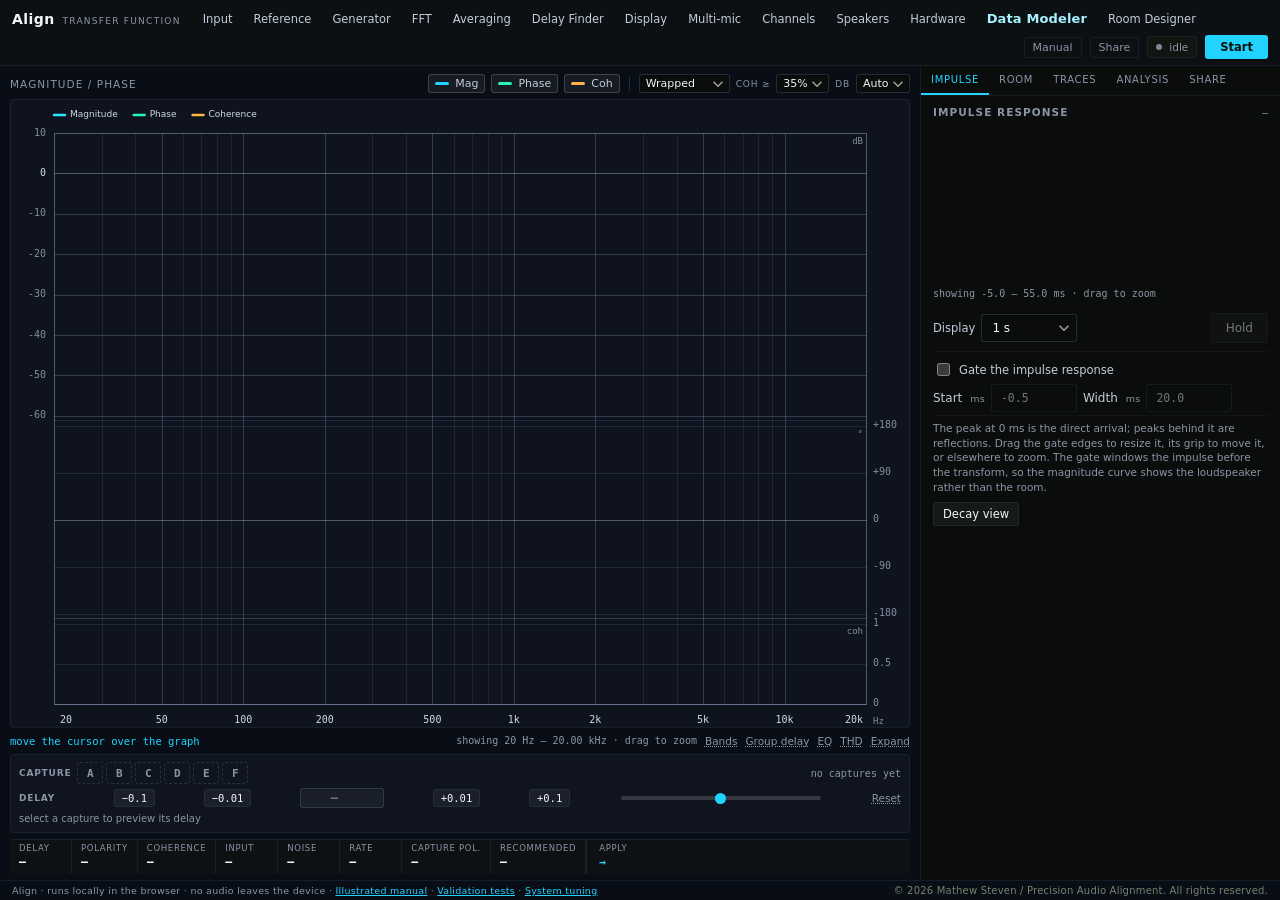
==== commit 828bf33c: "Add the multichannel screen to the browser app" ====
--- a/index.html
+++ b/index.html
@@ -34,6 +34,7 @@
     <button class="tb-btn" type="button" data-panel="delayPanel" aria-expanded="false">Delay Finder</button>
     <button class="tb-btn" type="button" data-panel="displayPanel" aria-expanded="false">Display</button>
     <button class="tb-btn" type="button" id="btnMulti">Multi-mic</button>
+    <button class="tb-btn" type="button" id="btnChannels">Channels</button>
     <button class="tb-btn" type="button" id="btnSpeakers">Speakers</button>
     <button class="tb-btn" type="button" id="btnHardware">Hardware</button>
     <button class="tb-btn" type="button" id="btnModeler">Data Modeler</button>
@@ -813,6 +814,51 @@
   <div class="hw-grid" id="hwBody"></div>
 </section>
 
+<section id="channelsWorkspace" class="mc-workspace" hidden>
+  <div class="mc-head">
+    <div>
+      <h2>Multichannel</h2>
+      <p class="mc-sub">4 channels · reading beside the measurement</p>
+    </div>
+    <button id="btnMcStart" class="mc-start" type="button">Start all</button>
+    <button id="btnMcClose" class="mc-close" type="button">Close</button>
+  </div>
+
+  <p class="mc-note" id="mcNote">Start all opens the inputs this interface offers.</p>
+
+  <div class="mc-settings" id="mcSettings" hidden>
+    <strong id="mcSettingsTitle">Channel 1 analysis</strong>
+    <label>FFT
+      <select id="mcFFT">
+        <option value="4096">4096</option>
+        <option value="8192">8192</option>
+        <option value="16384" selected>16384</option>
+        <option value="32768">32768</option>
+      </select>
+    </label>
+    <label>Smoothing
+      <select id="mcSmoothing">
+        <option value="0">None</option>
+        <option value="0.125">1/8 oct</option>
+        <option value="0.1666667" selected>1/6 oct</option>
+        <option value="0.3333333">1/3 oct</option>
+      </select>
+    </label>
+    <label>Averaging
+      <select id="mcAveraging">
+        <option value="0.05">Slow</option>
+        <option value="0.12" selected>Medium</option>
+        <option value="0.3">Quick</option>
+      </select>
+    </label>
+    <button id="btnMcSettingsDone" class="btn" type="button">Done</button>
+  </div>
+
+  <div class="mc-grid" id="mcGrid"></div>
+
+  <p class="mc-foot">Nothing here changes the measurement, its gate or its captures.</p>
+</section>
+
 <section id="multiWorkspace" class="multi-workspace" hidden>
   <div class="multi-head">
     <div>
--- a/css/instrument.css
+++ b/css/instrument.css
@@ -3299,3 +3299,278 @@
   border-radius: 999px;
   font-weight: 600;
 }
+
+
+/* ---------- Multichannel: four channels side by side ---------- */
+
+.mc-workspace {
+  position: fixed;
+  inset: 0;
+  z-index: 60;
+  overflow-y: auto;
+  -webkit-overflow-scrolling: touch;
+  padding: calc(18px + env(safe-area-inset-top)) 16px calc(26px + env(safe-area-inset-bottom));
+  background-color: #08140d;
+  background-image:
+    radial-gradient(680px 420px at 6% -4%, rgba(120, 220, 140, 0.12), rgba(120, 220, 140, 0) 62%),
+    radial-gradient(620px 460px at 96% 2%, rgba(70, 200, 180, 0.08), rgba(70, 200, 180, 0) 60%);
+  color: #e9f5e8;
+}
+
+.mc-head {
+  display: flex;
+  align-items: flex-start;
+  gap: 10px;
+  margin-bottom: 10px;
+}
+
+.mc-head h2 {
+  margin: 0;
+  font-size: 28px;
+  font-weight: 700;
+  letter-spacing: -0.01em;
+  color: #f3fbf2;
+}
+
+.mc-sub {
+  margin: 3px 0 0;
+  font-size: 13.5px;
+  color: #a3bdaa;
+}
+
+.mc-start {
+  margin-left: auto;
+  flex: none;
+  border: none;
+  border-radius: 999px;
+  background: #6fe6ff;
+  color: #06140d;
+  font-size: 15px;
+  font-weight: 700;
+  padding: 11px 20px;
+  cursor: pointer;
+}
+
+.mc-start.on {
+  background: rgba(255, 255, 255, 0.07);
+  color: #dcebdd;
+  border: 1px solid rgba(140, 210, 155, 0.35);
+}
+
+.mc-close {
+  flex: none;
+  border: 1px solid rgba(140, 210, 155, 0.3);
+  border-radius: 999px;
+  background: transparent;
+  color: #bcd3c0;
+  font-size: 13px;
+  font-weight: 600;
+  padding: 10px 14px;
+  cursor: pointer;
+}
+
+.mc-note {
+  margin: 0 0 10px;
+  padding: 10px 13px;
+  border: 1px solid rgba(130, 205, 150, 0.28);
+  border-radius: 12px;
+  background: rgba(11, 30, 18, 0.7);
+  color: #b8cfbd;
+  font-size: 13px;
+  line-height: 1.45;
+}
+
+.mc-settings {
+  display: flex;
+  flex-wrap: wrap;
+  align-items: center;
+  gap: 10px;
+  margin: 0 0 10px;
+  padding: 10px 12px;
+  border: 1px solid rgba(130, 205, 150, 0.3);
+  border-radius: 12px;
+  background: rgba(13, 34, 21, 0.85);
+  font-size: 12.5px;
+  color: #cfe2d2;
+}
+
+.mc-settings strong {
+  color: #eef9ef;
+  font-size: 13px;
+}
+
+.mc-settings label {
+  display: flex;
+  align-items: center;
+  gap: 6px;
+  color: #a3bdaa;
+}
+
+.mc-settings select {
+  background: rgba(7, 20, 12, 0.9);
+  color: #e9f5e8;
+  border: 1px solid rgba(130, 205, 150, 0.3);
+  border-radius: 8px;
+  padding: 5px 7px;
+  font-size: 12px;
+}
+
+.mc-grid {
+  display: grid;
+  grid-template-columns: repeat(2, minmax(0, 1fr));
+  gap: 10px;
+}
+
+.mc-card {
+  border: 1px solid rgba(130, 205, 150, 0.26);
+  border-radius: 14px;
+  background: rgba(10, 26, 16, 0.88);
+  padding: 10px 11px 8px;
+  min-width: 0;
+}
+
+.mc-card.mc-expanded {
+  grid-column: 1 / -1;
+}
+
+.mc-card-head {
+  display: flex;
+  align-items: center;
+  gap: 7px;
+  margin-bottom: 8px;
+}
+
+.mc-dot {
+  width: 10px;
+  height: 10px;
+  border-radius: 50%;
+  flex: none;
+}
+
+.mc-name {
+  font-size: 15px;
+  font-weight: 700;
+  color: #f1faf0;
+  white-space: nowrap;
+  overflow: hidden;
+  text-overflow: ellipsis;
+}
+
+.mc-icon {
+  margin-left: auto;
+  border: 1px solid rgba(140, 210, 155, 0.28);
+  border-radius: 8px;
+  background: rgba(255, 255, 255, 0.04);
+  color: #bcd3c0;
+  padding: 4px 5px;
+  line-height: 0;
+  cursor: pointer;
+}
+
+.mc-icon + .mc-icon {
+  margin-left: 0;
+}
+
+.mc-icon:hover {
+  color: #e9f5e8;
+  border-color: rgba(140, 210, 155, 0.5);
+}
+
+.mc-row {
+  display: flex;
+  align-items: center;
+  gap: 12px;
+  margin-bottom: 8px;
+  min-height: 30px;
+}
+
+.mc-input {
+  flex: none;
+  background: rgba(140, 220, 160, 0.10);
+  color: #bff28a;
+  border: 1px solid rgba(140, 205, 150, 0.32);
+  border-radius: 8px;
+  font: 600 11.5px/1 ui-monospace, SFMono-Regular, Menlo, monospace;
+  padding: 5px 6px;
+}
+
+.mc-fig {
+  display: flex;
+  flex-direction: column;
+  gap: 3px;
+  min-width: 0;
+}
+
+.mc-fig span {
+  font-size: 9px;
+  letter-spacing: 0.05em;
+  text-transform: uppercase;
+  color: #8fae96;
+}
+
+.mc-fig strong {
+  font: 600 15px/1 ui-monospace, SFMono-Regular, Menlo, monospace;
+  color: #eefaf0;
+  white-space: nowrap;
+}
+
+.mc-held {
+  margin-left: auto;
+  font-size: 9px;
+  font-weight: 700;
+  letter-spacing: 0.08em;
+  color: #bff28a;
+  border: 1px solid rgba(166, 241, 77, 0.45);
+  border-radius: 6px;
+  padding: 2px 5px;
+}
+
+.mc-chart-wrap {
+  position: relative;
+  border-radius: 8px;
+  background: rgba(6, 18, 10, 0.85);
+  border: 1px solid rgba(120, 190, 140, 0.16);
+  overflow: hidden;
+}
+
+.mc-chart {
+  display: block;
+  width: 100%;
+  height: 190px;
+}
+
+.mc-card.mc-expanded .mc-chart {
+  height: min(58vh, 520px);
+}
+
+.mc-empty {
+  position: absolute;
+  inset: 0;
+  margin: 0;
+  display: flex;
+  align-items: center;
+  justify-content: center;
+  padding: 0 12%;
+  text-align: center;
+  font-size: 12.5px;
+  line-height: 1.45;
+  color: #a3bdaa;
+  pointer-events: none;
+}
+
+.mc-foot {
+  margin: 14px 0 0;
+  text-align: center;
+  font: 12px ui-monospace, SFMono-Regular, Menlo, monospace;
+  color: #8fae96;
+}
+
+@media (max-width: 720px) {
+  .mc-grid {
+    grid-template-columns: 1fr;
+  }
+
+  .mc-head h2 {
+    font-size: 24px;
+  }
+}
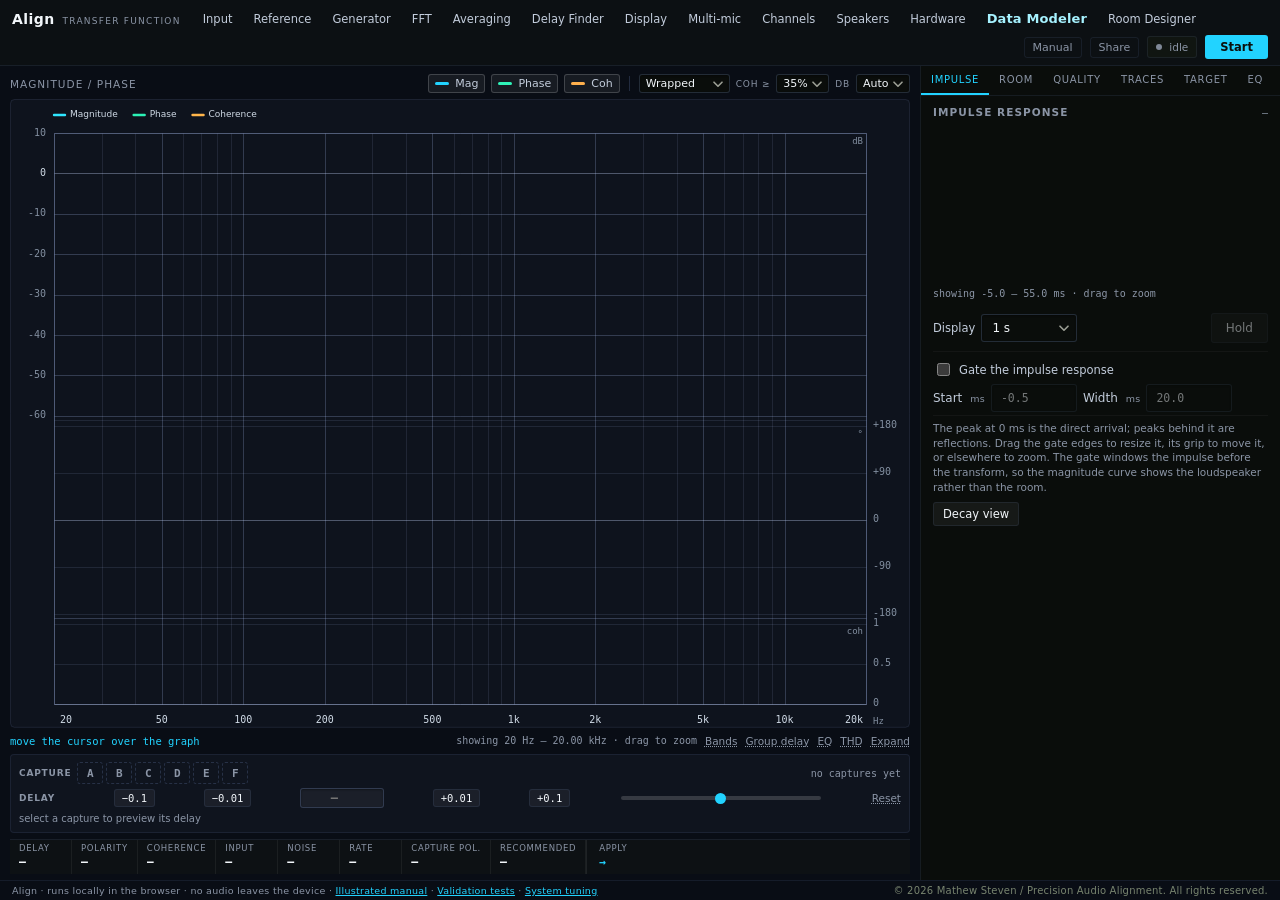
==== commit 2ee11c9c: "Give the stacked Room and Analysis blocks their own tabs Room piled reflections, room decay and a me" ====
--- a/index.html
+++ b/index.html
@@ -533,8 +533,10 @@
     <nav class="tool-tabs" id="toolTabs" aria-label="Measurement panels">
       <button type="button" class="on" data-tool="impulsePanel">Impulse</button>
       <button type="button" data-tool="roomPanel">Room</button>
+      <button type="button" data-tool="qualityPanel">Quality</button>
       <button type="button" data-tool="tracesPanel">Traces</button>
-      <button type="button" data-tool="analysisPanel">Analysis</button>
+      <button type="button" data-tool="targetPanel">Target</button>
+      <button type="button" data-tool="eqPanel">EQ</button>
       <button type="button" data-tool="sharePanel">Share</button>
     </nav>
 
@@ -602,6 +604,9 @@
         <p id="roomDecayNote" class="source-hint" hidden></p>
         <p class="source-hint">From the measured decay of the impulse response; it only holds where that decay is real.</p>
 
+      </section>
+
+      <section class="panel" id="qualityPanel" hidden>
         <div class="panel-head">
           <h2>Measurement quality</h2>
           <span class="readout" id="qualityHeadline">—</span>
@@ -693,7 +698,7 @@
         </section>
       </section>
 
-      <section class="panel" id="analysisPanel" hidden>
+      <section class="panel" id="targetPanel" hidden>
         <div class="panel-head"><h2>Target</h2></div>
         <div class="row">
           <label for="selTarget">Target curve</label>
@@ -728,6 +733,9 @@
         <label class="chk"><input type="checkbox" id="chkSpl" /> Show input level as dB SPL</label>
         <label class="chk"><input type="checkbox" id="chkSpectrographAnalysis" /> Show live spectrograph</label>
 
+      </section>
+
+      <section class="panel" id="eqPanel" hidden>
         <div class="panel-head"><h2>EQ suggestions</h2></div>
         <ul class="eq-list" id="eqList">
           <li class="muted">Start the measurement to get suggestions.</li>
@@ -820,6 +828,7 @@
       <h2>Multichannel</h2>
       <p class="mc-sub">4 channels · reading beside the measurement</p>
     </div>
+    <button id="btnMcSave" class="mc-close" type="button">Save all</button>
     <button id="btnMcStart" class="mc-start" type="button">Start all</button>
     <button id="btnMcClose" class="mc-close" type="button">Close</button>
   </div>
@@ -854,7 +863,37 @@
     <button id="btnMcSettingsDone" class="btn" type="button">Done</button>
   </div>
 
-  <div class="mc-grid" id="mcGrid"></div>
+  <div class="mc-tabs" role="tablist">
+    <button class="mc-tab on" type="button" data-tab="channels" role="tab" aria-selected="true">Channels</button>
+    <button class="mc-tab" type="button" data-tab="compare" role="tab" aria-selected="false">Compare</button>
+    <button class="mc-tab" type="button" data-tab="report" role="tab" aria-selected="false">Report</button>
+  </div>
+
+  <div class="mc-panel" id="mcPanelChannels">
+    <div class="mc-grid" id="mcGrid"></div>
+  </div>
+
+  <div class="mc-panel" id="mcPanelCompare" hidden>
+    <div class="mc-compare-head">
+      <label>A <select id="mcCompareA"></select></label>
+      <span>vs</span>
+      <label>B <select id="mcCompareB"></select></label>
+    </div>
+    <div class="mc-chart-wrap">
+      <canvas class="mc-chart mc-chart-compare" id="mcCompareChart"></canvas>
+    </div>
+    <p class="mc-compare-readout" id="mcCompareReadout">Choose two channels once they have a curve.</p>
+  </div>
+
+  <div class="mc-panel" id="mcPanelReport" hidden>
+    <div class="mc-chart-wrap">
+      <canvas class="mc-chart mc-chart-report" id="mcReportChart"></canvas>
+    </div>
+    <ul class="mc-report-list" id="mcReportList"></ul>
+    <div class="mc-report-actions">
+      <button id="btnMcReport" class="mc-start" type="button">Share PDF</button>
+    </div>
+  </div>
 
   <p class="mc-foot">Nothing here changes the measurement, its gate or its captures.</p>
 </section>
--- a/css/instrument.css
+++ b/css/instrument.css
@@ -3421,6 +3421,10 @@
   gap: 10px;
 }
 
+.mc-grid.mc-single {
+  grid-template-columns: 1fr;
+}
+
 .mc-card {
   border: 1px solid rgba(130, 205, 150, 0.26);
   border-radius: 14px;
@@ -3574,3 +3578,120 @@
     font-size: 24px;
   }
 }
+
+
+/* Multichannel tabs, impulse pane, comparison and report. */
+
+.mc-tabs {
+  display: flex;
+  gap: 4px;
+  margin: 0 0 10px;
+  padding: 4px;
+  border: 1px solid rgba(130, 205, 150, 0.26);
+  border-radius: 12px;
+  background: rgba(9, 24, 14, 0.7);
+}
+
+.mc-tab {
+  flex: 1 1 auto;
+  border: none;
+  border-radius: 9px;
+  background: transparent;
+  color: #a3bdaa;
+  font-size: 13px;
+  font-weight: 600;
+  padding: 8px 10px;
+  cursor: pointer;
+}
+
+.mc-tab.on {
+  background: rgba(166, 241, 77, 0.16);
+  color: #ddffb8;
+  box-shadow: inset 0 0 0 1px rgba(166, 241, 77, 0.35);
+}
+
+.mc-icon.on {
+  color: #bff28a;
+  border-color: rgba(166, 241, 77, 0.55);
+  background: rgba(166, 241, 77, 0.14);
+}
+
+.mc-chart-impulse {
+  height: 96px;
+  border-top: 1px solid rgba(120, 190, 140, 0.16);
+}
+
+.mc-chart-compare,
+.mc-chart-report {
+  height: 300px;
+}
+
+.mc-compare-head {
+  display: flex;
+  align-items: center;
+  gap: 10px;
+  margin-bottom: 8px;
+  font-size: 12.5px;
+  color: #a3bdaa;
+}
+
+.mc-compare-head select {
+  background: rgba(7, 20, 12, 0.9);
+  color: #e9f5e8;
+  border: 1px solid rgba(130, 205, 150, 0.3);
+  border-radius: 8px;
+  padding: 5px 7px;
+  font-size: 12px;
+}
+
+.mc-compare-readout {
+  margin: 8px 0 0;
+  font-size: 12.5px;
+  line-height: 1.45;
+  color: #c8dccb;
+}
+
+.mc-report-list {
+  list-style: none;
+  margin: 10px 0 0;
+  padding: 0;
+  display: flex;
+  flex-direction: column;
+  gap: 4px;
+}
+
+.mc-report-list li {
+  display: flex;
+  align-items: center;
+  gap: 10px;
+  padding: 6px 10px;
+  border: 1px solid rgba(120, 190, 140, 0.16);
+  border-radius: 9px;
+  background: rgba(10, 26, 16, 0.8);
+  font-family: ui-monospace, SFMono-Regular, Menlo, monospace;
+  font-size: 12px;
+  color: #cfe2d2;
+}
+
+.mc-report-list li strong {
+  font-family: -apple-system, BlinkMacSystemFont, system-ui, sans-serif;
+  font-size: 13px;
+  font-weight: 700;
+  color: #eef9ef;
+  min-width: 84px;
+}
+
+.mc-report-list li span:last-child {
+  margin-left: auto;
+  color: #8fae96;
+}
+
+.mc-report-actions {
+  display: flex;
+  justify-content: flex-end;
+  margin-top: 10px;
+}
+
+.mc-card.mc-expanded .mc-chart-impulse {
+  height: 140px;
+}
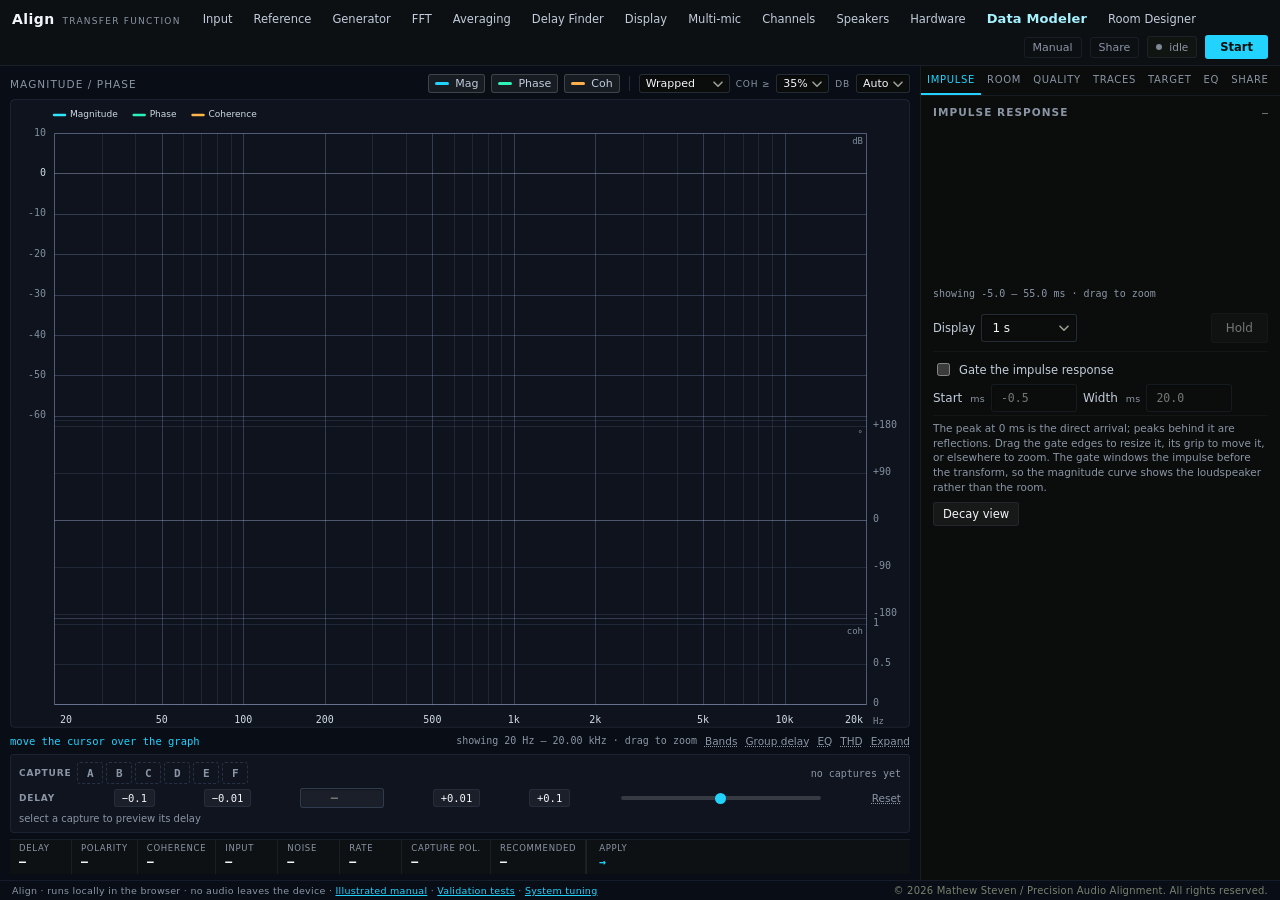
==== commit e2937bec: "Fold the six capture differences into one strip tile Six tiles each holding a single number made the" ====
--- a/index.html
+++ b/index.html
@@ -508,12 +508,18 @@
       <div class="metric"><span class="k">Input</span><span class="v" id="rdLevel">—</span></div>
       <div class="metric"><span class="k">Noise</span><span class="v" id="rdNoise">—</span></div>
       <div class="metric"><span class="k">Rate</span><span class="v" id="rdRate">—</span></div>
-      <div class="metric"><span class="k">Δ A</span><span class="v" id="rdDelta">—</span></div>
-      <div class="metric"><span class="k">Δ B</span><span class="v" id="rdDeltaB">—</span></div>
-      <div class="metric"><span class="k">Δ C</span><span class="v" id="rdDeltaC">—</span></div>
-      <div class="metric"><span class="k">Δ D</span><span class="v" id="rdDeltaD">—</span></div>
-      <div class="metric"><span class="k">Δ E</span><span class="v" id="rdDeltaE">—</span></div>
-      <div class="metric"><span class="k">Δ F</span><span class="v" id="rdDeltaF">—</span></div>
+      <div class="metric metric-deltas" id="metricDeltas" hidden
+           title="Delay difference in milliseconds against each held capture, A to F">
+        <span class="k">Δ ms</span>
+        <span class="v">
+          <span class="metric-delta" id="rdDelta" hidden>—</span>
+          <span class="metric-delta" id="rdDeltaB" hidden>—</span>
+          <span class="metric-delta" id="rdDeltaC" hidden>—</span>
+          <span class="metric-delta" id="rdDeltaD" hidden>—</span>
+          <span class="metric-delta" id="rdDeltaE" hidden>—</span>
+          <span class="metric-delta" id="rdDeltaF" hidden>—</span>
+        </span>
+      </div>
       <div class="metric"><span class="k">Capture pol.</span><span class="v" id="rdCapturePolarity">—</span><span class="metric-detail" id="rdCapturePolarityNote"></span></div>
       <div class="metric"><span class="k">Recommended</span><span class="v" id="rdAdvice">—</span><span class="metric-detail" id="rdAdviceDetail"></span></div>
       <button id="btnApplyDelay" class="metric metric-action" type="button"><span class="k">Apply</span><span class="v">→</span></button>
--- a/css/instrument.css
+++ b/css/instrument.css
@@ -558,12 +558,11 @@
 .metrics.compact {
   display: flex;
   flex: none;
-  flex-wrap: nowrap;
+  /* The fifteen tiles need 642px and a phone column is 320-430px, so the strip
+     wraps onto extra rows instead of scrolling the last tiles out of sight. */
+  flex-wrap: wrap;
   gap: 0;
   margin: 0;
-  overflow-x: auto;
-  overflow-y: hidden;
-  scrollbar-width: thin;
   border-top: 1px solid var(--line);
   background: #0d1114;
 }
@@ -593,6 +592,20 @@
   font-size: 8.5px;
 }
 
+/* The six capture differences share one tile: letter-and-value cells in a
+   narrow grid, so six readings cost one slot in the strip instead of six. */
+.metrics.compact .metric-deltas .v {
+  display: grid;
+  grid-template-columns: repeat(3, auto);
+  gap: 0 6px;
+  font-size: 10.5px;
+  line-height: 1.3;
+}
+
+.metrics.compact .metric-delta {
+  white-space: nowrap;
+}
+
 .metrics.compact .metric-action {
   flex: 0 0 auto;
   padding: 3px 12px;
@@ -604,6 +617,37 @@
   color: var(--accent);
 }
 
+/* A phone column is 320-430px and the strip keeps the tiles at their natural
+   widths, so the desktop 62px floor forces a fourth row. A 50px floor with
+   tighter padding and a hair less label tracking packs all fifteen tiles into
+   three rows on every phone width, without shortening any label. */
+@media (max-width: 470px) {
+  .metrics.compact .metric {
+    min-width: 50px;
+    padding: 2px 4px;
+  }
+
+  .metrics.compact .metric .k {
+    font-size: 8px;
+    letter-spacing: 0.06em;
+  }
+
+  .metrics.compact .metric .v {
+    font-size: 11px;
+  }
+
+  .metrics.compact .metric-action {
+    padding: 2px 8px;
+  }
+
+  .metrics.compact .metric-deltas .v {
+    grid-template-columns: repeat(2, auto);
+    gap: 0 7px;
+    font-size: 9.5px;
+    line-height: 1.2;
+  }
+}
+
 /* ---------- tool column ---------- */
 
 .tool-column {
@@ -617,13 +661,12 @@
 .tool-tabs {
   display: flex;
   flex: none;
-  overflow-x: auto;
+  /* Seven tabs need 411px and the column is 360px, so this used to scroll the
+     last ones out of sight behind a hidden scrollbar — invisible, not merely
+     tight. Wrapping a tab strip is worse than a shorter one is, but far better
+     than a tab you cannot see or know exists. */
+  flex-wrap: wrap;
   border-bottom: 1px solid var(--line);
-  scrollbar-width: none;
-}
-
-.tool-tabs::-webkit-scrollbar {
-  display: none;
 }
 
 .tool-tabs button {
@@ -631,7 +674,9 @@
   font-size: 10px;
   letter-spacing: 0.07em;
   text-transform: uppercase;
-  padding: 8px 10px;
+  /* Tighter side padding is what keeps all seven on one row at 360px; the wrap
+     above is the fallback when it still does not fit. */
+  padding: 8px 6px;
   color: var(--dim);
   background: none;
   border: 0;
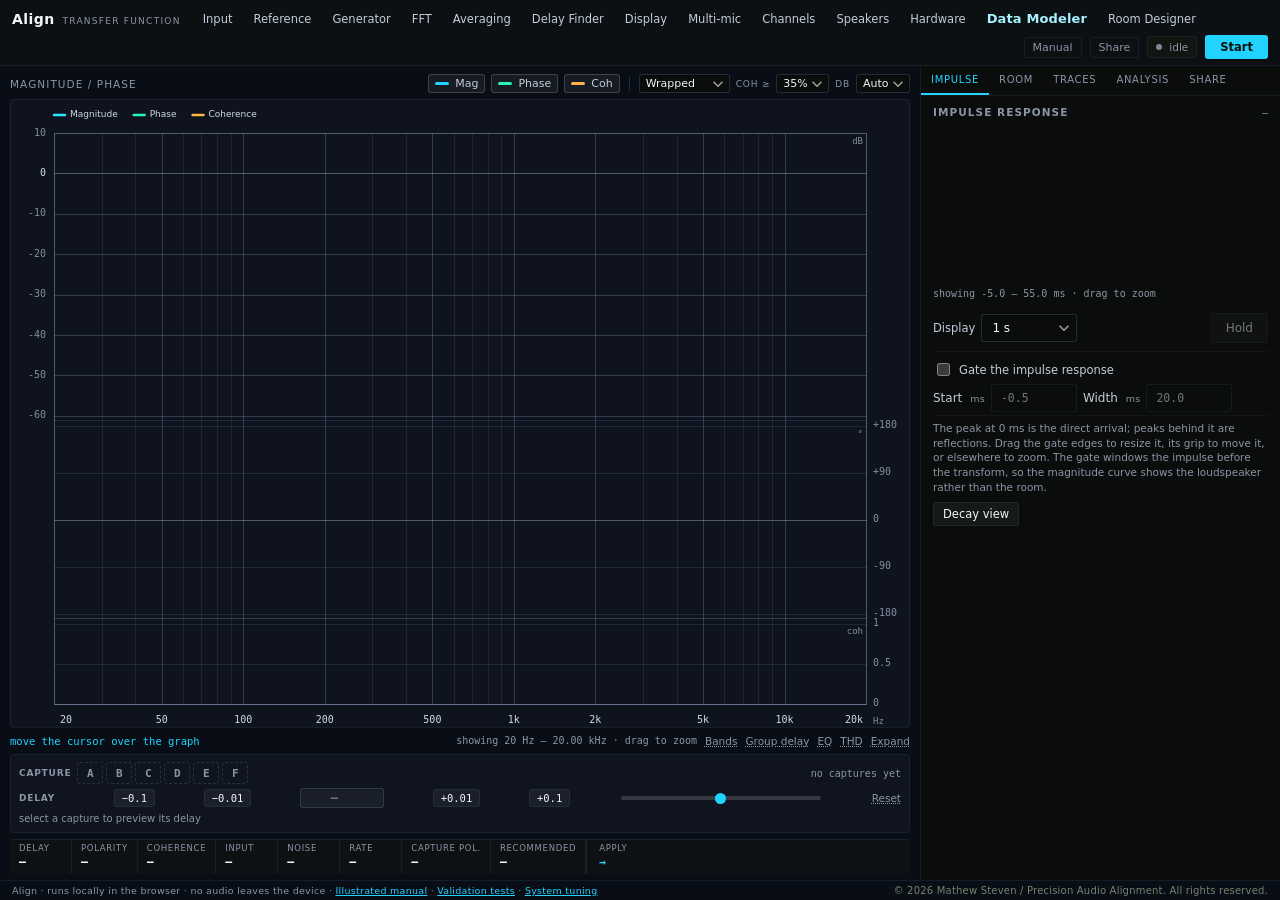
==== commit 20ed104f: "Add room modes, the session log, IR export and curve matching The measurement screen gains the room'" ====
--- a/index.html
+++ b/index.html
@@ -4,7 +4,7 @@
 <meta charset="utf-8" />
 <meta name="viewport" content="width=device-width, initial-scale=1, viewport-fit=cover" />
 <meta name="theme-color" content="#0e1113" />
-<meta name="align-build" content="2026-11-19-22" />
+<meta name="align-build" content="2026-11-20-01" />
 <meta name="mobile-web-app-capable" content="yes" />
 <meta name="apple-mobile-web-app-capable" content="yes" />
 <meta name="apple-mobile-web-app-status-bar-style" content="black-translucent" />
@@ -508,18 +508,12 @@
       <div class="metric"><span class="k">Input</span><span class="v" id="rdLevel">—</span></div>
       <div class="metric"><span class="k">Noise</span><span class="v" id="rdNoise">—</span></div>
       <div class="metric"><span class="k">Rate</span><span class="v" id="rdRate">—</span></div>
-      <div class="metric metric-deltas" id="metricDeltas" hidden
-           title="Delay difference in milliseconds against each held capture, A to F">
-        <span class="k">Δ ms</span>
-        <span class="v">
-          <span class="metric-delta" id="rdDelta" hidden>—</span>
-          <span class="metric-delta" id="rdDeltaB" hidden>—</span>
-          <span class="metric-delta" id="rdDeltaC" hidden>—</span>
-          <span class="metric-delta" id="rdDeltaD" hidden>—</span>
-          <span class="metric-delta" id="rdDeltaE" hidden>—</span>
-          <span class="metric-delta" id="rdDeltaF" hidden>—</span>
-        </span>
-      </div>
+      <div class="metric"><span class="k">Δ A</span><span class="v" id="rdDelta">—</span></div>
+      <div class="metric"><span class="k">Δ B</span><span class="v" id="rdDeltaB">—</span></div>
+      <div class="metric"><span class="k">Δ C</span><span class="v" id="rdDeltaC">—</span></div>
+      <div class="metric"><span class="k">Δ D</span><span class="v" id="rdDeltaD">—</span></div>
+      <div class="metric"><span class="k">Δ E</span><span class="v" id="rdDeltaE">—</span></div>
+      <div class="metric"><span class="k">Δ F</span><span class="v" id="rdDeltaF">—</span></div>
       <div class="metric"><span class="k">Capture pol.</span><span class="v" id="rdCapturePolarity">—</span><span class="metric-detail" id="rdCapturePolarityNote"></span></div>
       <div class="metric"><span class="k">Recommended</span><span class="v" id="rdAdvice">—</span><span class="metric-detail" id="rdAdviceDetail"></span></div>
       <button id="btnApplyDelay" class="metric metric-action" type="button"><span class="k">Apply</span><span class="v">→</span></button>
@@ -539,10 +533,8 @@
     <nav class="tool-tabs" id="toolTabs" aria-label="Measurement panels">
       <button type="button" class="on" data-tool="impulsePanel">Impulse</button>
       <button type="button" data-tool="roomPanel">Room</button>
-      <button type="button" data-tool="qualityPanel">Quality</button>
       <button type="button" data-tool="tracesPanel">Traces</button>
-      <button type="button" data-tool="targetPanel">Target</button>
-      <button type="button" data-tool="eqPanel">EQ</button>
+      <button type="button" data-tool="analysisPanel">Analysis</button>
       <button type="button" data-tool="sharePanel">Share</button>
     </nav>
 
@@ -609,10 +601,10 @@
         <p id="roomDecayEmpty" class="source-hint">Start the measurement to read the room's decay.</p>
         <p id="roomDecayNote" class="source-hint" hidden></p>
         <p class="source-hint">From the measured decay of the impulse response; it only holds where that decay is real.</p>
-
-      </section>
-
-      <section class="panel" id="qualityPanel" hidden>
+        <div class="row btns">
+          <button id="btnRoomModes" class="btn" type="button">Room modes</button>
+        </div>
+
         <div class="panel-head">
           <h2>Measurement quality</h2>
           <span class="readout" id="qualityHeadline">—</span>
@@ -704,7 +696,7 @@
         </section>
       </section>
 
-      <section class="panel" id="targetPanel" hidden>
+      <section class="panel" id="analysisPanel" hidden>
         <div class="panel-head"><h2>Target</h2></div>
         <div class="row">
           <label for="selTarget">Target curve</label>
@@ -739,9 +731,6 @@
         <label class="chk"><input type="checkbox" id="chkSpl" /> Show input level as dB SPL</label>
         <label class="chk"><input type="checkbox" id="chkSpectrographAnalysis" /> Show live spectrograph</label>
 
-      </section>
-
-      <section class="panel" id="eqPanel" hidden>
         <div class="panel-head"><h2>EQ suggestions</h2></div>
         <ul class="eq-list" id="eqList">
           <li class="muted">Start the measurement to get suggestions.</li>
@@ -773,6 +762,11 @@
           <button id="btnShareChart" class="btn" type="button" disabled>Chart image</button>
           <button id="btnShareReport" class="btn" type="button" disabled>PDF report</button>
         </div>
+        <div class="row btns">
+          <button id="btnExportIr" class="btn" type="button" disabled>Export IR</button>
+          <button id="btnSessionLog" class="btn" type="button">Session log</button>
+        </div>
+        <p id="exportIrNote" class="source-hint" hidden></p>
 
         <section class="card services-card">
           <div class="card-head">
@@ -1211,6 +1205,12 @@
             </select>
             <button id="btnDmSpatial" class="btn" type="button">Average positions</button>
           </div>
+          <p class="source-hint">
+            CLF1 and CLF2 (.cf1, .cf2, .clf) are read by their published keys and their result appears in the
+            Import card. An EASE .gll or .spk file cannot be decoded — GLL needs AFMG’s licensed SDK and SPK has
+            no public specification — so it is refused with a message naming what to export instead; nothing is
+            guessed at and no CLF is invented from it.
+          </p>
         </div>
       </section>
 
@@ -2224,6 +2224,12 @@
       <button id="btnResetEq" class="btn" type="button">Reset</button>
     </div>
     <button id="btnAutoEq" class="btn btn-power eq-copy-btn" type="button">Auto-EQ from measurement</button>
+    <div class="row">
+      <label for="eqMatchCurve">Match to</label>
+      <select id="eqMatchCurve"></select>
+      <button id="btnEqMatch" class="btn" type="button">Match</button>
+    </div>
+    <p class="source-hint" id="eqMatchStatus" hidden></p>
     <p class="source-hint" id="eqAutoStatus" hidden></p>
     <p class="source-hint">
       Auto-EQ reads the third-octave bands from 40 Hz to 16 kHz against the chosen target (or the
@@ -2544,6 +2550,68 @@
   </p>
 </section>
 
+<section id="roomModesSheet" class="sheet room-modes-sheet" hidden>
+  <div class="sheet-head">
+    <div>
+      <h2 class="sheet-title">Room modes</h2>
+      <p class="sheet-sub">axial, tangential and oblique · 20–300 Hz</p>
+    </div>
+    <button id="btnCloseRoomModes" class="btn" type="button">Done</button>
+  </div>
+  <div class="rm-dims">
+    <label class="rm-field"><span>Width m</span>
+      <input id="rmWidth" type="number" step="0.05" min="1" max="60" inputmode="decimal" />
+    </label>
+    <label class="rm-field"><span>Length m</span>
+      <input id="rmLength" type="number" step="0.05" min="1" max="60" inputmode="decimal" />
+    </label>
+    <label class="rm-field"><span>Height m</span>
+      <input id="rmHeight" type="number" step="0.05" min="1" max="20" inputmode="decimal" />
+    </label>
+  </div>
+  <p class="source-hint" id="rmSource"></p>
+  <div class="card rm-chart-card">
+    <div class="chart-wrap rm-chart-wrap">
+      <canvas id="rmChart" aria-label="The measured curve from 20 to 300 hertz with the room's mode frequencies marked"></canvas>
+    </div>
+    <div class="rm-legend">
+      <span class="rm-swatch measured">Measured</span>
+      <span class="rm-swatch mode">Room mode</span>
+    </div>
+  </div>
+  <div class="card">
+    <div class="card-head">
+      <h2>Modes</h2>
+      <span class="card-detail" id="rmCount">—</span>
+    </div>
+    <div id="rmRows" class="rm-rows"></div>
+  </div>
+  <p class="sheet-foot-note">
+    Computed from the dimensions alone — a mode predicts where energy collects, not what will be
+    measured. Nothing here changes the measurement, the gate or the captures.
+  </p>
+</section>
+
+<section id="sessionLogSheet" class="sheet session-log-sheet" hidden>
+  <div class="sheet-head">
+    <div>
+      <h2 class="sheet-title">Session log</h2>
+      <p class="sheet-sub">this device · newest first</p>
+    </div>
+    <button id="btnCloseSessionLog" class="btn" type="button">Done</button>
+  </div>
+  <div class="row sl-tools">
+    <input id="sessionLogSearch" type="search" placeholder="Capture, preset, curve or room" aria-label="Search the session log" />
+    <button id="btnClearSessionLog" class="link-btn" type="button">Clear</button>
+  </div>
+  <p class="card-detail" id="sessionLogCount"></p>
+  <div id="sessionLogList" class="sl-list"></div>
+  <div class="row btns">
+    <button id="btnExportSessionLog" class="btn btn-power" type="button">Export CSV</button>
+  </div>
+  <p class="sheet-foot-note">What the app did, in order. Nothing here re-applies a change.</p>
+</section>
+
 <input id="calFile" type="file" accept=".txt,.csv,.cal,text/plain,text/csv" hidden />
 
 <script type="module" src="js/app.js"></script>
--- a/css/instrument.css
+++ b/css/instrument.css
@@ -558,11 +558,12 @@
 .metrics.compact {
   display: flex;
   flex: none;
-  /* The fifteen tiles need 642px and a phone column is 320-430px, so the strip
-     wraps onto extra rows instead of scrolling the last tiles out of sight. */
-  flex-wrap: wrap;
+  flex-wrap: nowrap;
   gap: 0;
   margin: 0;
+  overflow-x: auto;
+  overflow-y: hidden;
+  scrollbar-width: thin;
   border-top: 1px solid var(--line);
   background: #0d1114;
 }
@@ -592,20 +593,6 @@
   font-size: 8.5px;
 }
 
-/* The six capture differences share one tile: letter-and-value cells in a
-   narrow grid, so six readings cost one slot in the strip instead of six. */
-.metrics.compact .metric-deltas .v {
-  display: grid;
-  grid-template-columns: repeat(3, auto);
-  gap: 0 6px;
-  font-size: 10.5px;
-  line-height: 1.3;
-}
-
-.metrics.compact .metric-delta {
-  white-space: nowrap;
-}
-
 .metrics.compact .metric-action {
   flex: 0 0 auto;
   padding: 3px 12px;
@@ -617,37 +604,6 @@
   color: var(--accent);
 }
 
-/* A phone column is 320-430px and the strip keeps the tiles at their natural
-   widths, so the desktop 62px floor forces a fourth row. A 50px floor with
-   tighter padding and a hair less label tracking packs all fifteen tiles into
-   three rows on every phone width, without shortening any label. */
-@media (max-width: 470px) {
-  .metrics.compact .metric {
-    min-width: 50px;
-    padding: 2px 4px;
-  }
-
-  .metrics.compact .metric .k {
-    font-size: 8px;
-    letter-spacing: 0.06em;
-  }
-
-  .metrics.compact .metric .v {
-    font-size: 11px;
-  }
-
-  .metrics.compact .metric-action {
-    padding: 2px 8px;
-  }
-
-  .metrics.compact .metric-deltas .v {
-    grid-template-columns: repeat(2, auto);
-    gap: 0 7px;
-    font-size: 9.5px;
-    line-height: 1.2;
-  }
-}
-
 /* ---------- tool column ---------- */
 
 .tool-column {
@@ -661,12 +617,13 @@
 .tool-tabs {
   display: flex;
   flex: none;
-  /* Seven tabs need 411px and the column is 360px, so this used to scroll the
-     last ones out of sight behind a hidden scrollbar — invisible, not merely
-     tight. Wrapping a tab strip is worse than a shorter one is, but far better
-     than a tab you cannot see or know exists. */
-  flex-wrap: wrap;
+  overflow-x: auto;
   border-bottom: 1px solid var(--line);
+  scrollbar-width: none;
+}
+
+.tool-tabs::-webkit-scrollbar {
+  display: none;
 }
 
 .tool-tabs button {
@@ -674,9 +631,7 @@
   font-size: 10px;
   letter-spacing: 0.07em;
   text-transform: uppercase;
-  /* Tighter side padding is what keeps all seven on one row at 360px; the wrap
-     above is the fallback when it still does not fit. */
-  padding: 8px 6px;
+  padding: 8px 10px;
   color: var(--dim);
   background: none;
   border: 0;
@@ -3740,3 +3695,205 @@
 .mc-card.mc-expanded .mc-chart-impulse {
   height: 140px;
 }
+
+
+/* ---------- the room's modes ---------- */
+
+.room-modes-sheet .rm-dims {
+  display: grid;
+  grid-template-columns: repeat(auto-fit, minmax(92px, 1fr));
+  gap: 8px;
+  margin-bottom: 6px;
+}
+
+.rm-field {
+  display: flex;
+  flex-direction: column;
+  gap: 4px;
+  padding: 8px 10px;
+  background: var(--panel);
+  border: 1px solid var(--line);
+  border-radius: 6px;
+}
+
+.rm-field span {
+  font-size: 10px;
+  letter-spacing: 0.06em;
+  text-transform: uppercase;
+  color: var(--dim);
+}
+
+.rm-field input {
+  max-width: none;
+  padding: 0;
+  font: 600 19px/1.2 ui-monospace, SFMono-Regular, Menlo, monospace;
+  color: var(--lime);
+  background: none;
+  border: none;
+  border-radius: 0;
+}
+
+.rm-field input:focus {
+  outline: none;
+  border-bottom: 1px solid rgba(var(--accent-rgb), 0.5);
+}
+
+.rm-chart-card {
+  margin-top: 8px;
+}
+
+.rm-chart-wrap {
+  height: 210px;
+  margin-bottom: 6px;
+}
+
+.rm-legend {
+  display: flex;
+  justify-content: center;
+  gap: 16px;
+  font-size: 11px;
+  color: var(--dim);
+}
+
+.rm-swatch {
+  display: inline-flex;
+  align-items: center;
+  gap: 7px;
+}
+
+.rm-swatch::before {
+  content: '';
+  width: 16px;
+  height: 2px;
+  border-radius: 2px;
+  background: var(--lime);
+}
+
+.rm-swatch.mode::before {
+  width: 2px;
+  height: 12px;
+  background: var(--violet);
+}
+
+.rm-rows {
+  display: flex;
+  flex-direction: column;
+}
+
+.rm-row {
+  display: grid;
+  grid-template-columns: 92px minmax(72px, 1fr) minmax(64px, 1.2fr) 78px;
+  align-items: center;
+  gap: 8px;
+  padding: 7px 4px;
+  border-bottom: 1px solid var(--line);
+}
+
+.rm-row.rm-strong {
+  padding-left: 8px;
+  box-shadow: inset 3px 0 0 var(--violet);
+}
+
+.rm-freq {
+  font: 600 15px/1.2 ui-monospace, SFMono-Regular, Menlo, monospace;
+  color: var(--lime);
+}
+
+.rm-type {
+  font-size: 11px;
+  color: var(--text-soft);
+}
+
+.rm-bar {
+  height: 5px;
+  border-radius: 3px;
+  background: rgba(255, 255, 255, 0.08);
+  overflow: hidden;
+}
+
+.rm-bar i {
+  display: block;
+  height: 100%;
+  border-radius: 3px;
+  background: var(--violet);
+}
+
+.rm-dev {
+  text-align: right;
+  font: 10px/1.3 ui-monospace, SFMono-Regular, Menlo, monospace;
+  color: var(--text-soft);
+}
+
+.rm-dev b {
+  display: block;
+  font-size: 12px;
+  color: var(--lime);
+}
+
+.rm-dev.rm-dev-none b {
+  color: var(--dim);
+}
+
+.rm-at {
+  display: block;
+  color: var(--dim);
+}
+
+/* ---------- the session log ---------- */
+
+.sl-tools {
+  align-items: center;
+  gap: 6px;
+}
+
+.sl-tools input {
+  flex: 1 1 auto;
+  max-width: none;
+}
+
+.sl-list {
+  margin: 8px 0 12px;
+}
+
+.sl-day {
+  margin: 10px 0 4px;
+  font-size: 9.5px;
+  letter-spacing: 0.12em;
+  text-transform: uppercase;
+  color: var(--dim);
+}
+
+.sl-row {
+  display: flex;
+  gap: 10px;
+  padding: 8px 6px;
+  border-bottom: 1px solid var(--line);
+}
+
+.sl-row.sl-changed {
+  padding-left: 8px;
+  box-shadow: inset 2px 0 0 var(--accent);
+}
+
+.sl-time {
+  min-width: 38px;
+  font: 11px/1.4 ui-monospace, SFMono-Regular, Menlo, monospace;
+  color: var(--dim);
+}
+
+.sl-body {
+  display: flex;
+  flex-direction: column;
+  gap: 2px;
+  min-width: 0;
+}
+
+.sl-head {
+  font-size: 12px;
+  color: var(--text);
+}
+
+.sl-detail {
+  font: 10.5px/1.3 ui-monospace, SFMono-Regular, Menlo, monospace;
+  color: var(--dim);
+}
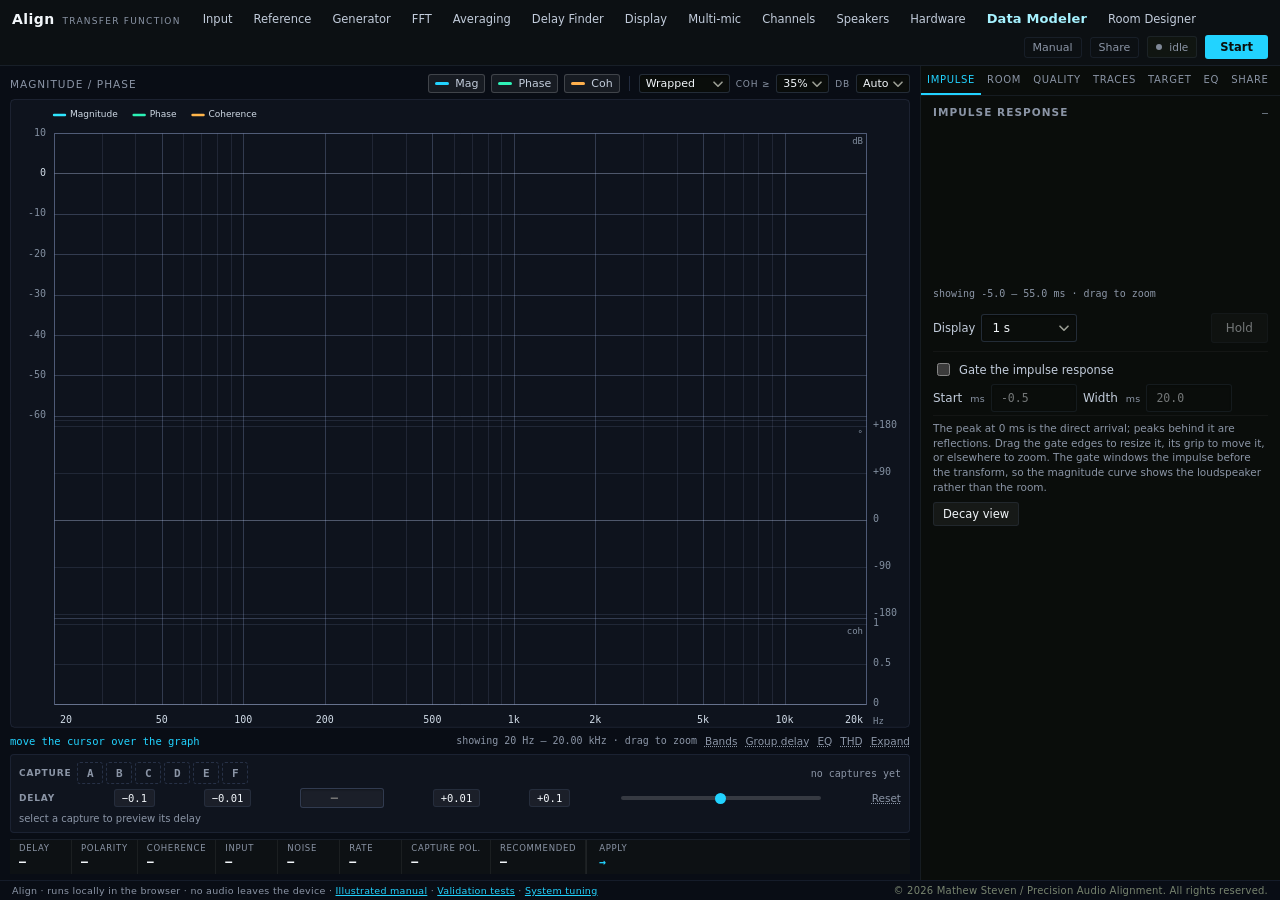
==== commit 8dcd2441: "Merge origin/main: keep the GLL to CLF converter The modeler's file picker no longer claims a GLL ca" ====
--- a/index.html
+++ b/index.html
@@ -508,12 +508,18 @@
       <div class="metric"><span class="k">Input</span><span class="v" id="rdLevel">—</span></div>
       <div class="metric"><span class="k">Noise</span><span class="v" id="rdNoise">—</span></div>
       <div class="metric"><span class="k">Rate</span><span class="v" id="rdRate">—</span></div>
-      <div class="metric"><span class="k">Δ A</span><span class="v" id="rdDelta">—</span></div>
-      <div class="metric"><span class="k">Δ B</span><span class="v" id="rdDeltaB">—</span></div>
-      <div class="metric"><span class="k">Δ C</span><span class="v" id="rdDeltaC">—</span></div>
-      <div class="metric"><span class="k">Δ D</span><span class="v" id="rdDeltaD">—</span></div>
-      <div class="metric"><span class="k">Δ E</span><span class="v" id="rdDeltaE">—</span></div>
-      <div class="metric"><span class="k">Δ F</span><span class="v" id="rdDeltaF">—</span></div>
+      <div class="metric metric-deltas" id="metricDeltas" hidden
+           title="Delay difference in milliseconds against each held capture, A to F">
+        <span class="k">Δ ms</span>
+        <span class="v">
+          <span class="metric-delta" id="rdDelta" hidden>—</span>
+          <span class="metric-delta" id="rdDeltaB" hidden>—</span>
+          <span class="metric-delta" id="rdDeltaC" hidden>—</span>
+          <span class="metric-delta" id="rdDeltaD" hidden>—</span>
+          <span class="metric-delta" id="rdDeltaE" hidden>—</span>
+          <span class="metric-delta" id="rdDeltaF" hidden>—</span>
+        </span>
+      </div>
       <div class="metric"><span class="k">Capture pol.</span><span class="v" id="rdCapturePolarity">—</span><span class="metric-detail" id="rdCapturePolarityNote"></span></div>
       <div class="metric"><span class="k">Recommended</span><span class="v" id="rdAdvice">—</span><span class="metric-detail" id="rdAdviceDetail"></span></div>
       <button id="btnApplyDelay" class="metric metric-action" type="button"><span class="k">Apply</span><span class="v">→</span></button>
@@ -533,8 +539,10 @@
     <nav class="tool-tabs" id="toolTabs" aria-label="Measurement panels">
       <button type="button" class="on" data-tool="impulsePanel">Impulse</button>
       <button type="button" data-tool="roomPanel">Room</button>
+      <button type="button" data-tool="qualityPanel">Quality</button>
       <button type="button" data-tool="tracesPanel">Traces</button>
-      <button type="button" data-tool="analysisPanel">Analysis</button>
+      <button type="button" data-tool="targetPanel">Target</button>
+      <button type="button" data-tool="eqPanel">EQ</button>
       <button type="button" data-tool="sharePanel">Share</button>
     </nav>
 
@@ -605,6 +613,9 @@
           <button id="btnRoomModes" class="btn" type="button">Room modes</button>
         </div>
 
+      </section>
+
+      <section class="panel" id="qualityPanel" hidden>
         <div class="panel-head">
           <h2>Measurement quality</h2>
           <span class="readout" id="qualityHeadline">—</span>
@@ -696,7 +707,7 @@
         </section>
       </section>
 
-      <section class="panel" id="analysisPanel" hidden>
+      <section class="panel" id="targetPanel" hidden>
         <div class="panel-head"><h2>Target</h2></div>
         <div class="row">
           <label for="selTarget">Target curve</label>
@@ -731,6 +742,9 @@
         <label class="chk"><input type="checkbox" id="chkSpl" /> Show input level as dB SPL</label>
         <label class="chk"><input type="checkbox" id="chkSpectrographAnalysis" /> Show live spectrograph</label>
 
+      </section>
+
+      <section class="panel" id="eqPanel" hidden>
         <div class="panel-head"><h2>EQ suggestions</h2></div>
         <ul class="eq-list" id="eqList">
           <li class="muted">Start the measurement to get suggestions.</li>
@@ -1207,9 +1221,9 @@
           </div>
           <p class="source-hint">
             CLF1 and CLF2 (.cf1, .cf2, .clf) are read by their published keys and their result appears in the
-            Import card. An EASE .gll or .spk file cannot be decoded — GLL needs AFMG’s licensed SDK and SPK has
-            no public specification — so it is refused with a message naming what to export instead; nothing is
-            guessed at and no CLF is invented from it.
+            Import card. An EASE .gll is not imported here: the Speaker Builder’s “Convert GLL to CLF” writes a
+            CLF from it, and that file is imported here. SPK is not read at all — its format has no public
+            specification — and nothing is guessed at in either case.
           </p>
         </div>
       </section>
--- a/css/instrument.css
+++ b/css/instrument.css
@@ -558,12 +558,11 @@
 .metrics.compact {
   display: flex;
   flex: none;
-  flex-wrap: nowrap;
+  /* The fifteen tiles need 642px and a phone column is 320-430px, so the strip
+     wraps onto extra rows instead of scrolling the last tiles out of sight. */
+  flex-wrap: wrap;
   gap: 0;
   margin: 0;
-  overflow-x: auto;
-  overflow-y: hidden;
-  scrollbar-width: thin;
   border-top: 1px solid var(--line);
   background: #0d1114;
 }
@@ -593,6 +592,20 @@
   font-size: 8.5px;
 }
 
+/* The six capture differences share one tile: letter-and-value cells in a
+   narrow grid, so six readings cost one slot in the strip instead of six. */
+.metrics.compact .metric-deltas .v {
+  display: grid;
+  grid-template-columns: repeat(3, auto);
+  gap: 0 6px;
+  font-size: 10.5px;
+  line-height: 1.3;
+}
+
+.metrics.compact .metric-delta {
+  white-space: nowrap;
+}
+
 .metrics.compact .metric-action {
   flex: 0 0 auto;
   padding: 3px 12px;
@@ -604,6 +617,37 @@
   color: var(--accent);
 }
 
+/* A phone column is 320-430px and the strip keeps the tiles at their natural
+   widths, so the desktop 62px floor forces a fourth row. A 50px floor with
+   tighter padding and a hair less label tracking packs all fifteen tiles into
+   three rows on every phone width, without shortening any label. */
+@media (max-width: 470px) {
+  .metrics.compact .metric {
+    min-width: 50px;
+    padding: 2px 4px;
+  }
+
+  .metrics.compact .metric .k {
+    font-size: 8px;
+    letter-spacing: 0.06em;
+  }
+
+  .metrics.compact .metric .v {
+    font-size: 11px;
+  }
+
+  .metrics.compact .metric-action {
+    padding: 2px 8px;
+  }
+
+  .metrics.compact .metric-deltas .v {
+    grid-template-columns: repeat(2, auto);
+    gap: 0 7px;
+    font-size: 9.5px;
+    line-height: 1.2;
+  }
+}
+
 /* ---------- tool column ---------- */
 
 .tool-column {
@@ -617,13 +661,12 @@
 .tool-tabs {
   display: flex;
   flex: none;
-  overflow-x: auto;
+  /* Seven tabs need 411px and the column is 360px, so this used to scroll the
+     last ones out of sight behind a hidden scrollbar — invisible, not merely
+     tight. Wrapping a tab strip is worse than a shorter one is, but far better
+     than a tab you cannot see or know exists. */
+  flex-wrap: wrap;
   border-bottom: 1px solid var(--line);
-  scrollbar-width: none;
-}
-
-.tool-tabs::-webkit-scrollbar {
-  display: none;
 }
 
 .tool-tabs button {
@@ -631,7 +674,9 @@
   font-size: 10px;
   letter-spacing: 0.07em;
   text-transform: uppercase;
-  padding: 8px 10px;
+  /* Tighter side padding is what keeps all seven on one row at 360px; the wrap
+     above is the fallback when it still does not fit. */
+  padding: 8px 6px;
   color: var(--dim);
   background: none;
   border: 0;
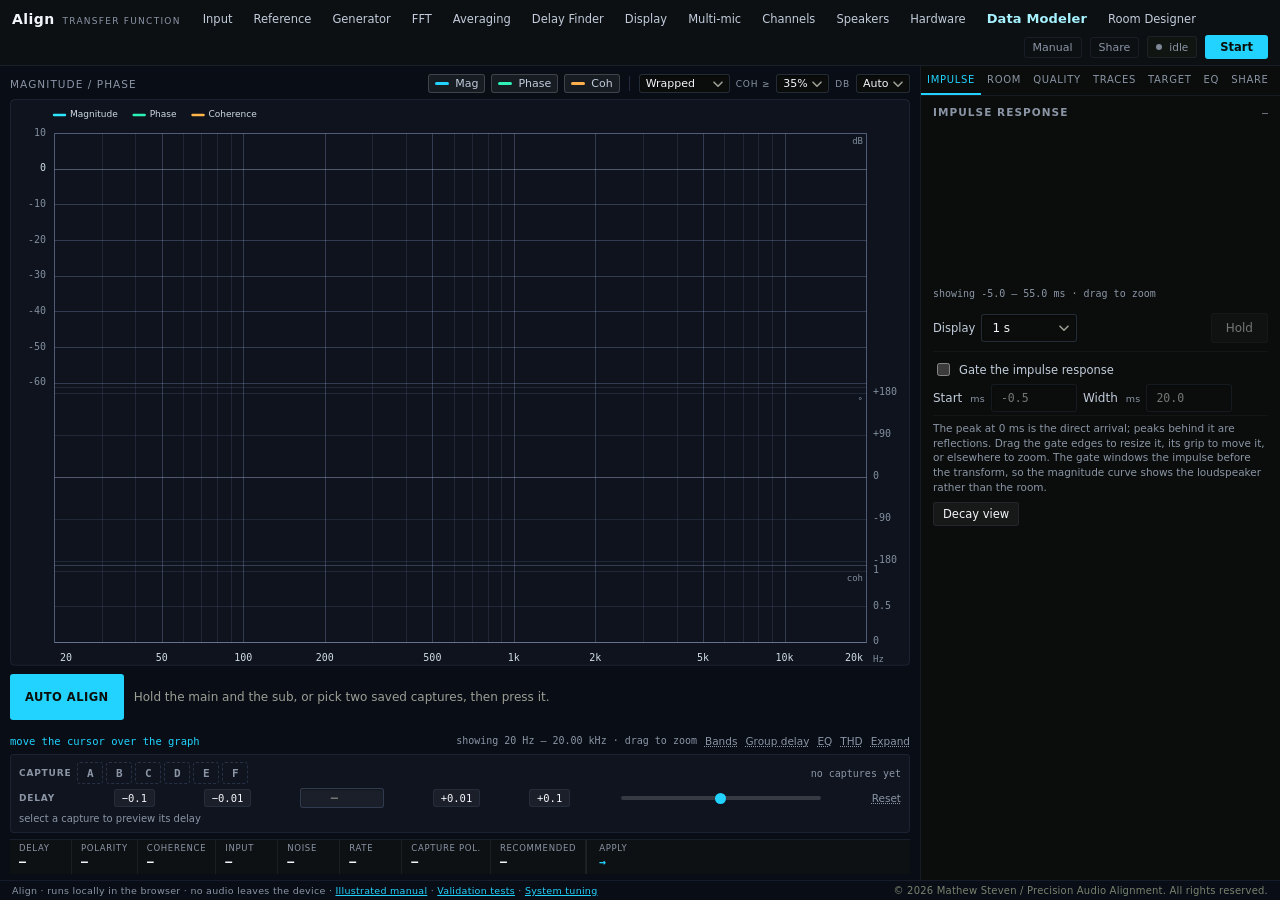
==== commit df2a2e51: "Add one-press automatic alignment from measured complex data AUTO ALIGN now sits under the transfer " ====
--- a/index.html
+++ b/index.html
@@ -4,7 +4,7 @@
 <meta charset="utf-8" />
 <meta name="viewport" content="width=device-width, initial-scale=1, viewport-fit=cover" />
 <meta name="theme-color" content="#0e1113" />
-<meta name="align-build" content="2026-11-20-01" />
+<meta name="align-build" content="2026-11-23-02" />
 <meta name="mobile-web-app-capable" content="yes" />
 <meta name="apple-mobile-web-app-capable" content="yes" />
 <meta name="apple-mobile-web-app-status-bar-style" content="black-translucent" />
@@ -451,6 +451,11 @@
       <canvas id="tfChart"></canvas>
     </div>
 
+    <div class="auto-align-bar" id="autoAlignBar">
+      <button id="btnAutoAlignOpen" class="btn btn-power auto-align-power" type="button">AUTO ALIGN</button>
+      <span class="auto-align-note" id="autoAlignBarNote">Hold the main and the sub, or pick two saved captures, then press it.</span>
+    </div>
+
     <div class="plot-foot">
       <span class="cursor-readout" id="readout">move the cursor over the graph</span>
       <span class="foot-right">
@@ -1448,6 +1453,31 @@
           </div>
         </div>
         <div class="dm-card-body">
+          <div class="dm-auto">
+            <div class="row btns">
+              <button id="btnDmAutoAlign" class="btn btn-power auto-align-power" type="button">AUTO ALIGN</button>
+              <select id="dmAutoLevel" class="dm-select" aria-label="Automatic alignment level">
+                <option value="quick" selected>Quick · delay and polarity</option>
+                <option value="advanced">Advanced · with all-pass</option>
+                <option value="custom">Custom · with gain</option>
+              </select>
+            </div>
+            <p class="source-hint" id="dmAutoMessage" hidden></p>
+            <div id="dmAutoResult" class="dm-opt-result"></div>
+            <div class="chart-wrap sum">
+              <canvas id="dmAutoChart"
+                aria-label="The two modelled sources, their sum before the automatic alignment and the sum it predicts"></canvas>
+            </div>
+            <div class="row btns">
+              <button id="btnDmAutoApply" class="btn btn-power" type="button" disabled>Apply to the target source</button>
+              <button id="btnDmAutoUndo" class="btn" type="button">Undo</button>
+            </div>
+            <p class="source-hint">
+              Used with the reference, the target and the band above. It aligns the two modelled curves across their
+              overlap and writes the delay, the polarity and any all-pass into the target source as real filters, so the
+              predicted sum on the chart changes at once. Nothing is sent to a processor.
+            </p>
+          </div>
           <div class="dm-grid">
             <label>Reference<select id="dmOptReference" class="dm-select"></select></label>
             <label>Target<select id="dmOptTarget" class="dm-select"></select></label>
@@ -2564,6 +2594,145 @@
   </p>
 </section>
 
+<section id="autoAlignSheet" class="sheet auto-align-sheet" hidden>
+  <div class="sheet-head">
+    <div>
+      <h2 class="sheet-title">Automatic alignment</h2>
+      <p class="sheet-sub" id="aaSubtitle">complex sum of two measured curves · prediction only</p>
+    </div>
+    <button id="btnCloseAutoAlign" class="btn" type="button">Done</button>
+  </div>
+
+  <div class="row">
+    <label for="selAaMode">Aligning</label>
+    <select id="selAaMode" class="dm-select">
+      <option value="mainSub" selected>Main to subwoofer</option>
+      <option value="subSub">Subwoofer to subwoofer</option>
+      <option value="mainMain">Main to main</option>
+      <option value="mainDelay">Main to delay speaker</option>
+      <option value="mainFill">Main to fill speaker</option>
+      <option value="multiple">Multiple loudspeakers</option>
+      <option value="multiMic">Multi-microphone</option>
+    </select>
+  </div>
+  <div class="row">
+    <label for="selAaLevel">Optimisation</label>
+    <select id="selAaLevel" class="dm-select">
+      <option value="quick" selected>Quick align · delay and polarity</option>
+      <option value="advanced">Advanced align · with all-pass</option>
+      <option value="custom">Custom align · your own limits</option>
+    </select>
+  </div>
+  <div class="row">
+    <label for="selAaReference">Reference</label>
+    <select id="selAaReference" class="dm-select"></select>
+    <label for="selAaTarget">Target</label>
+    <select id="selAaTarget" class="dm-select"></select>
+  </div>
+  <div class="row">
+    <label for="selAaRange">Range</label>
+    <select id="selAaRange" class="dm-select">
+      <option value="auto" selected>Detect the overlap</option>
+      <option value="manual">Set it myself</option>
+    </select>
+    <label for="numAaLow">From Hz</label>
+    <input id="numAaLow" type="number" step="1" min="20" max="20000" value="40" disabled />
+    <label for="numAaHigh">To Hz</label>
+    <input id="numAaHigh" type="number" step="1" min="20" max="20000" value="160" disabled />
+  </div>
+
+  <div class="row">
+    <label for="numAaMaxDelay">Max delay ms</label>
+    <input id="numAaMaxDelay" type="number" step="0.5" min="0.5" max="40" value="10" />
+    <label for="selAaResolution">Resolution ms</label>
+    <select id="selAaResolution" class="dm-select">
+      <option value="0.01" selected>0.01 ms</option>
+      <option value="0.02">0.02 ms</option>
+      <option value="0.05">0.05 ms</option>
+      <option value="0.1">0.1 ms</option>
+      <option value="0.125">0.125 ms</option>
+      <option value="0.25">0.25 ms</option>
+      <option value="0.5">0.5 ms</option>
+    </select>
+  </div>
+
+  <div id="aaCustomRow" hidden>
+    <div class="row">
+      <label for="numAaMaxAllPass">Max all-pass</label>
+      <input id="numAaMaxAllPass" type="number" step="1" min="0" max="4" value="2" />
+      <label for="selAaPolarity">Polarity</label>
+      <select id="selAaPolarity" class="dm-select">
+        <option value="auto" selected>Try both</option>
+        <option value="normal">Normal only</option>
+        <option value="inverted">Inverted only</option>
+      </select>
+    </div>
+    <div class="row">
+      <label class="chk"><input type="checkbox" id="chkAaGain" /> Allow a gain change</label>
+      <label for="numAaMaxGain">Max gain dB</label>
+      <input id="numAaMaxGain" type="number" step="0.5" min="0.5" max="12" value="3" />
+    </div>
+  </div>
+  <div class="row">
+    <label for="numAaArrival">Arrival offset ms</label>
+    <input id="numAaArrival" type="number" step="0.1" min="-20" max="50" value="0" />
+    <span class="hint">later than the reference, for a delay or fill speaker</span>
+  </div>
+
+  <div class="row btns">
+    <button id="btnAutoAlign" class="btn btn-power auto-align-power" type="button">AUTO ALIGN</button>
+  </div>
+  <p class="source-hint" id="aaMessage" hidden></p>
+  <div id="aaResult" class="aa-result"></div>
+
+  <div class="card" id="aaChartCard" hidden>
+    <div class="card-head">
+      <h2>Before and after</h2>
+      <span class="card-detail" id="aaChartDetail">prediction</span>
+    </div>
+    <div class="chart-wrap aa">
+      <canvas id="aaMagChart"
+        aria-label="The two loudspeakers, their sum before the alignment and the sum it predicts"></canvas>
+    </div>
+    <div class="chart-wrap aa">
+      <canvas id="aaPhaseChart"
+        aria-label="The measured phase, the corrected phase and the phase of the corrected sum"></canvas>
+    </div>
+    <div class="row toggles aa-legend">
+      <label class="toggle-pill ghost"><input type="checkbox" id="chkAaMain" checked /><i></i>Main</label>
+      <label class="toggle-pill ghostB"><input type="checkbox" id="chkAaSub" checked /><i></i>Sub</label>
+      <label class="toggle-pill"><input type="checkbox" id="chkAaBefore" checked /><i></i>Sum before</label>
+      <label class="toggle-pill accent"><input type="checkbox" id="chkAaAfter" checked /><i></i>Sum after</label>
+      <span class="aa-phase-mode">Phase
+        <select id="selAaPhaseMode" class="dm-select" aria-label="Phase display: wrapped or unwrapped">
+          <option value="wrapped" selected>Wrapped</option>
+          <option value="unwrapped">Unwrapped</option>
+        </select>
+      </span>
+    </div>
+    <p class="source-hint" id="aaChartNote"></p>
+  </div>
+
+  <div class="row btns">
+    <button id="btnAaApplyModel" class="btn btn-power" type="button" disabled>Apply to model</button>
+    <button id="btnAaCopy" class="btn" type="button" disabled>Copy DSP settings</button>
+    <button id="btnAaVerify" class="btn" type="button">Verify alignment</button>
+  </div>
+  <div class="row btns">
+    <button id="btnAaRecalculate" class="btn" type="button" hidden>Recalculate with what was measured</button>
+    <button id="btnAaUndo" class="btn" type="button" disabled>Undo</button>
+    <button id="btnAaReset" class="btn" type="button">Reset</button>
+  </div>
+  <p class="source-hint" id="aaVerifyNote" hidden></p>
+  <textarea id="aaCopyField" class="url-field" rows="6" readonly hidden
+    aria-label="The settings, ready to select and copy by hand"></textarea>
+  <p class="sheet-foot-note">
+    A prediction from the measured complex transfer functions — it changes no measurement, capture, gate or
+    processor. The traces keep the timing reference they were captured with, so the arrival they differ by is
+    what is aligned. Verify every setting with both loudspeakers running before trusting it.
+  </p>
+</section>
+
 <section id="roomModesSheet" class="sheet room-modes-sheet" hidden>
   <div class="sheet-head">
     <div>
--- a/css/styles.css
+++ b/css/styles.css
@@ -2441,3 +2441,110 @@
 .row.wrap {
   flex-wrap: wrap;
 }
+
+
+/* ---------- automatic alignment ---------- */
+
+.auto-align-bar {
+  display: flex;
+  align-items: center;
+  gap: 10px;
+  flex-wrap: wrap;
+  margin: 2px 0 8px;
+}
+
+.auto-align-power {
+  min-height: 46px;
+  padding: 0 18px;
+  font-size: 15px;
+  font-weight: 650;
+  letter-spacing: 0.04em;
+}
+
+.auto-align-note {
+  flex: 1 1 160px;
+  font-size: 12px;
+  line-height: 1.35;
+  color: var(--muted, #9c9f95);
+}
+
+.chart-wrap.aa {
+  height: 220px;
+  margin-bottom: 8px;
+}
+
+.aa-legend {
+  flex-wrap: wrap;
+  align-items: center;
+  gap: 6px;
+}
+
+.aa-phase-mode {
+  display: inline-flex;
+  align-items: center;
+  gap: 5px;
+  font-size: 12px;
+  color: var(--muted, #9c9f95);
+}
+
+.aa-phase-mode select {
+  min-height: 30px;
+}
+
+.aa-result {
+  display: flex;
+  flex-direction: column;
+  gap: 6px;
+  margin: 8px 0;
+}
+
+.aa-row {
+  display: flex;
+  justify-content: space-between;
+  align-items: baseline;
+  gap: 10px;
+  padding: 7px 10px;
+  border-radius: 10px;
+  background: rgba(255, 255, 255, 0.035);
+}
+
+.aa-row .aa-key {
+  color: var(--muted, #9c9f95);
+  font-size: 12px;
+}
+
+.aa-row .aa-value {
+  font-variant-numeric: tabular-nums;
+  text-align: right;
+  font-size: 13px;
+}
+
+.aa-row.strong .aa-value {
+  color: #7cf0a8;
+  font-weight: 650;
+}
+
+.aa-note {
+  font-size: 12px;
+  line-height: 1.4;
+  color: var(--muted, #9c9f95);
+}
+
+.dm-auto {
+  display: flex;
+  flex-direction: column;
+  gap: 8px;
+  margin-bottom: 12px;
+  padding-bottom: 12px;
+  border-bottom: 1px solid rgba(255, 255, 255, 0.08);
+}
+
+@media (max-width: 440px) {
+  .chart-wrap.aa {
+    height: 190px;
+  }
+
+  .auto-align-power {
+    flex: 1 1 100%;
+  }
+}
